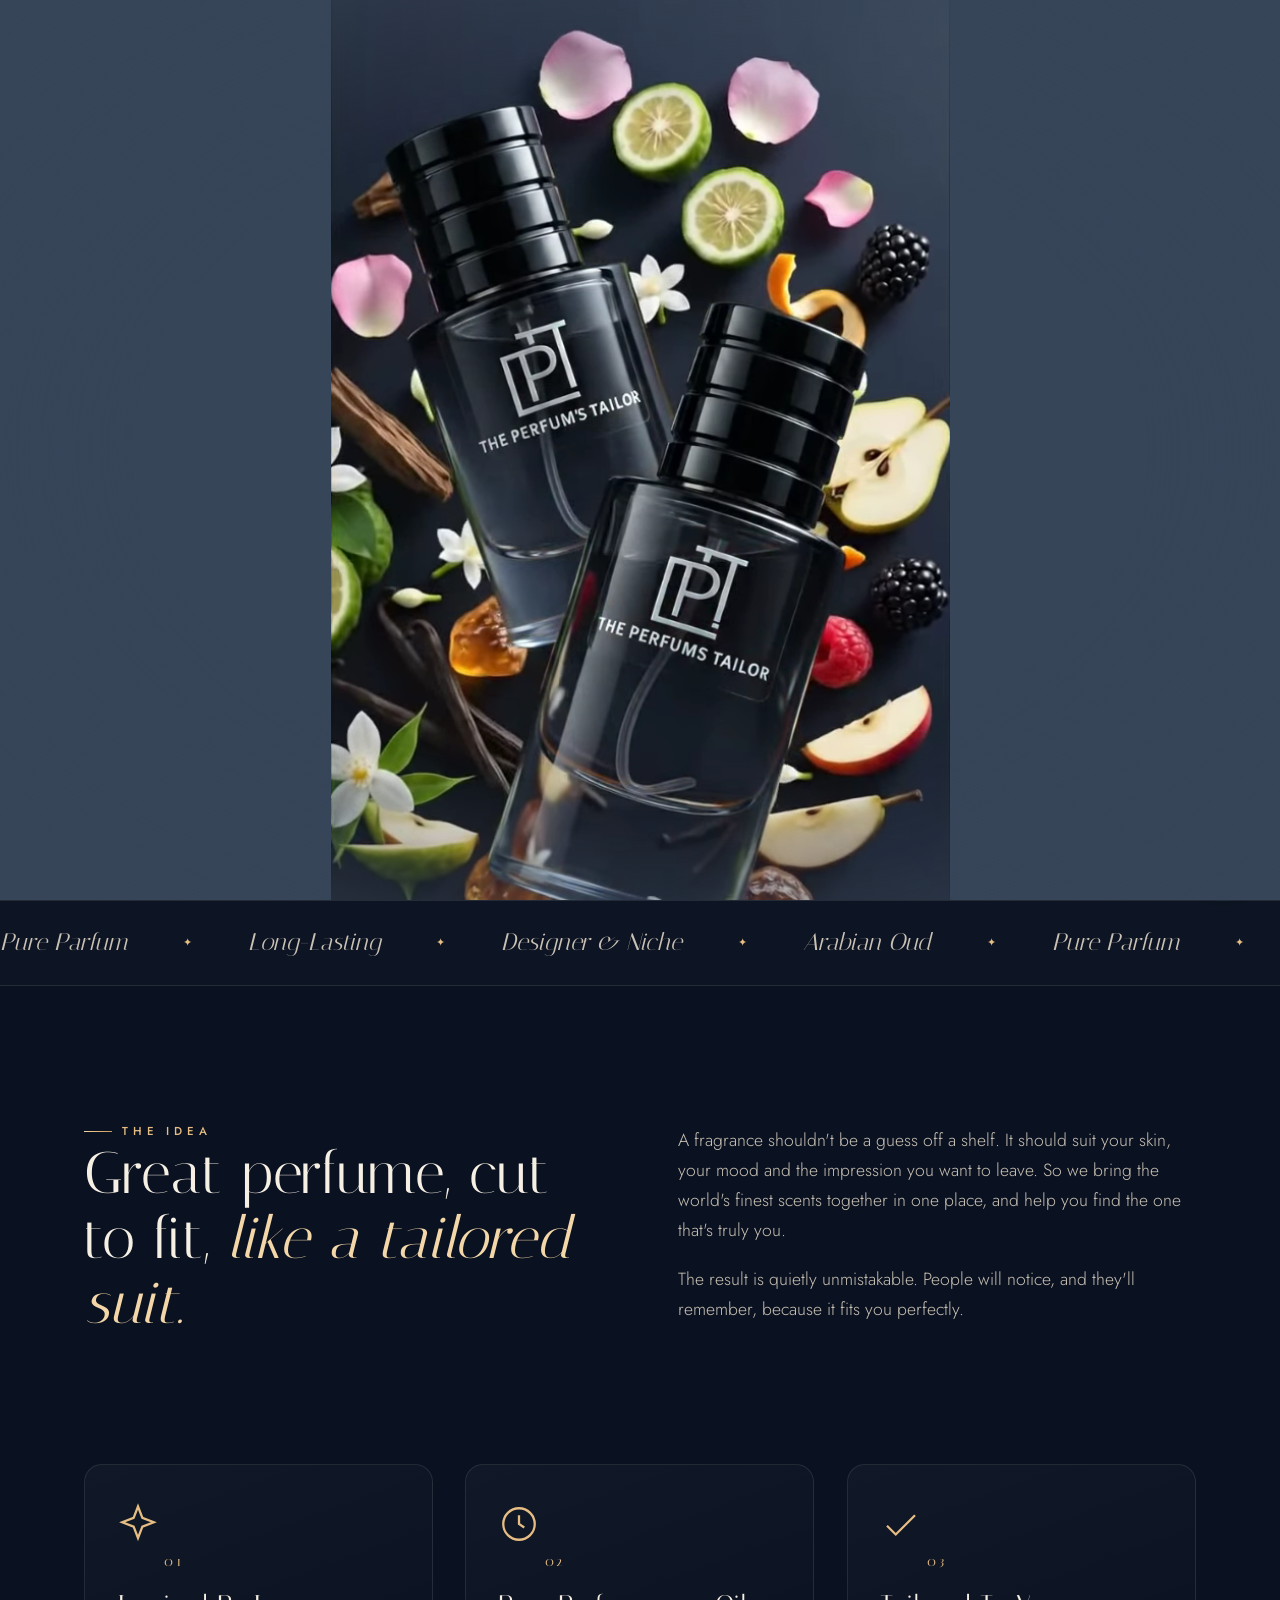
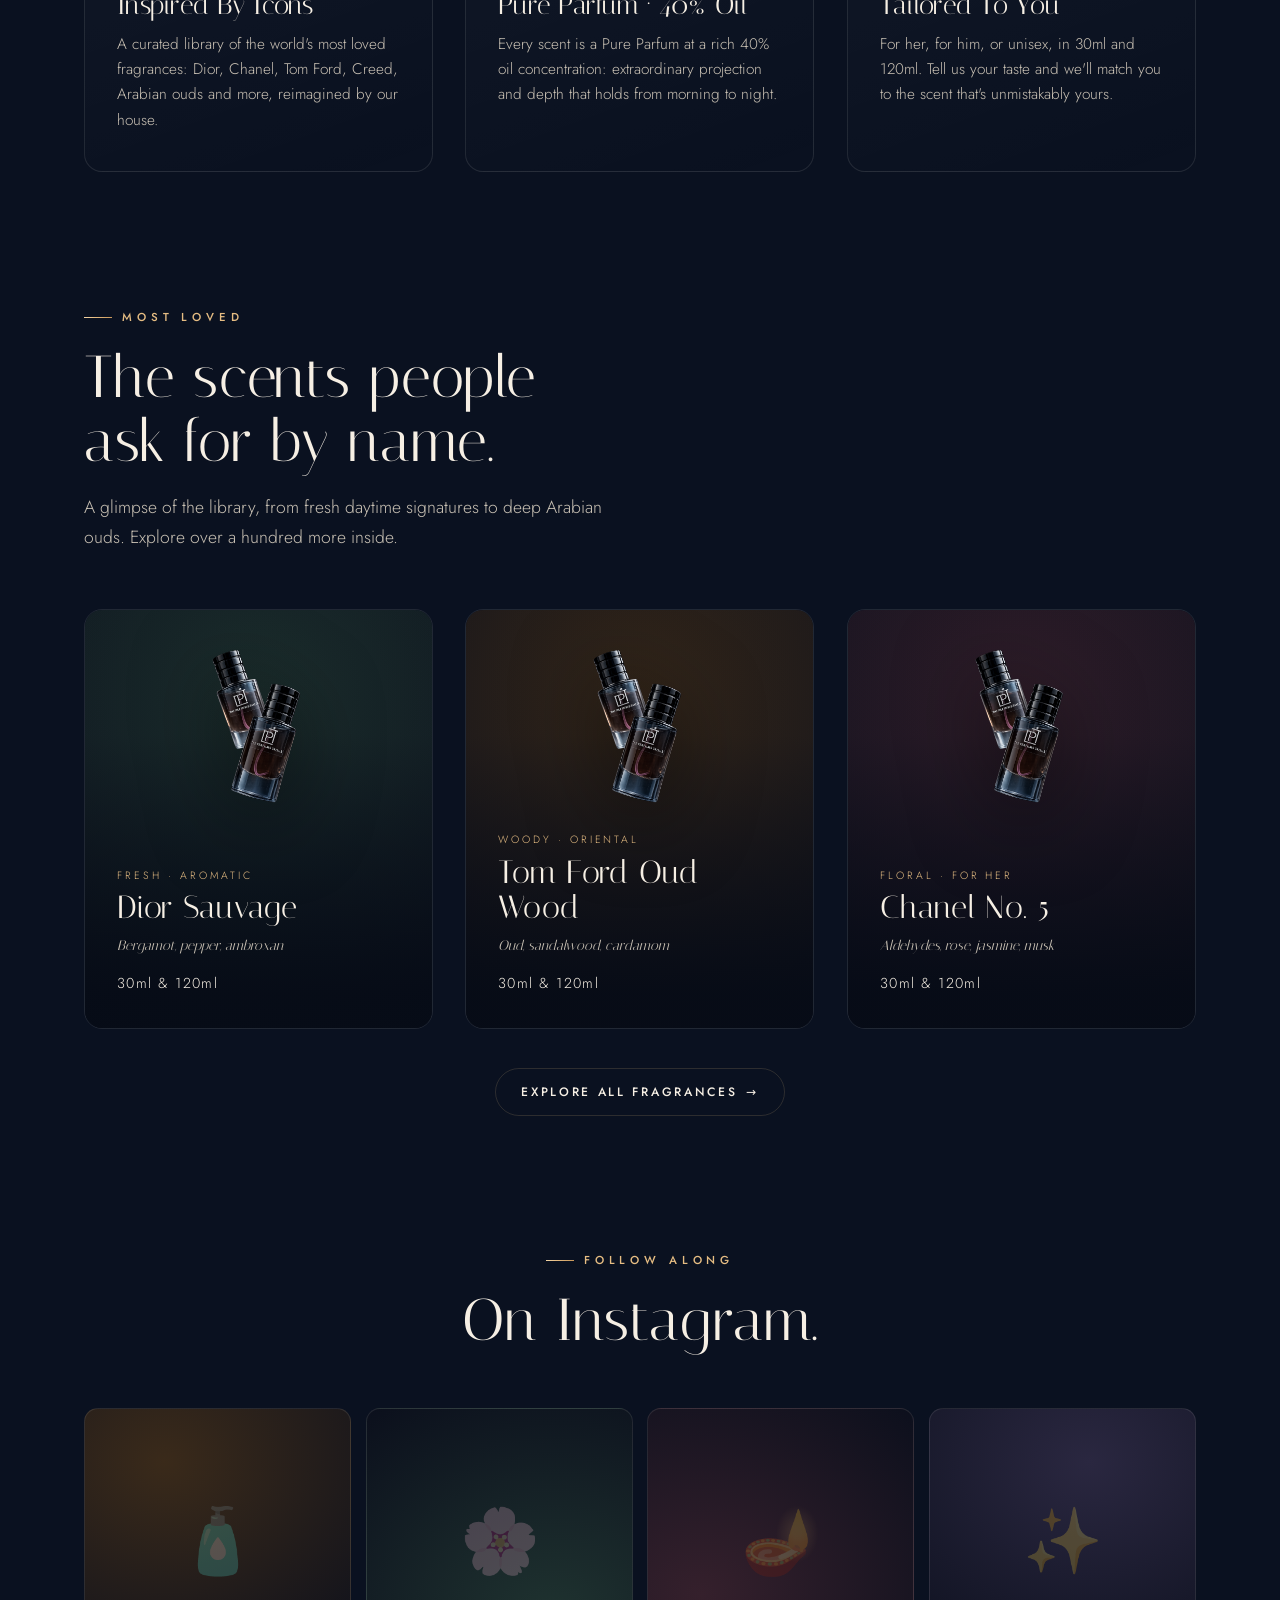
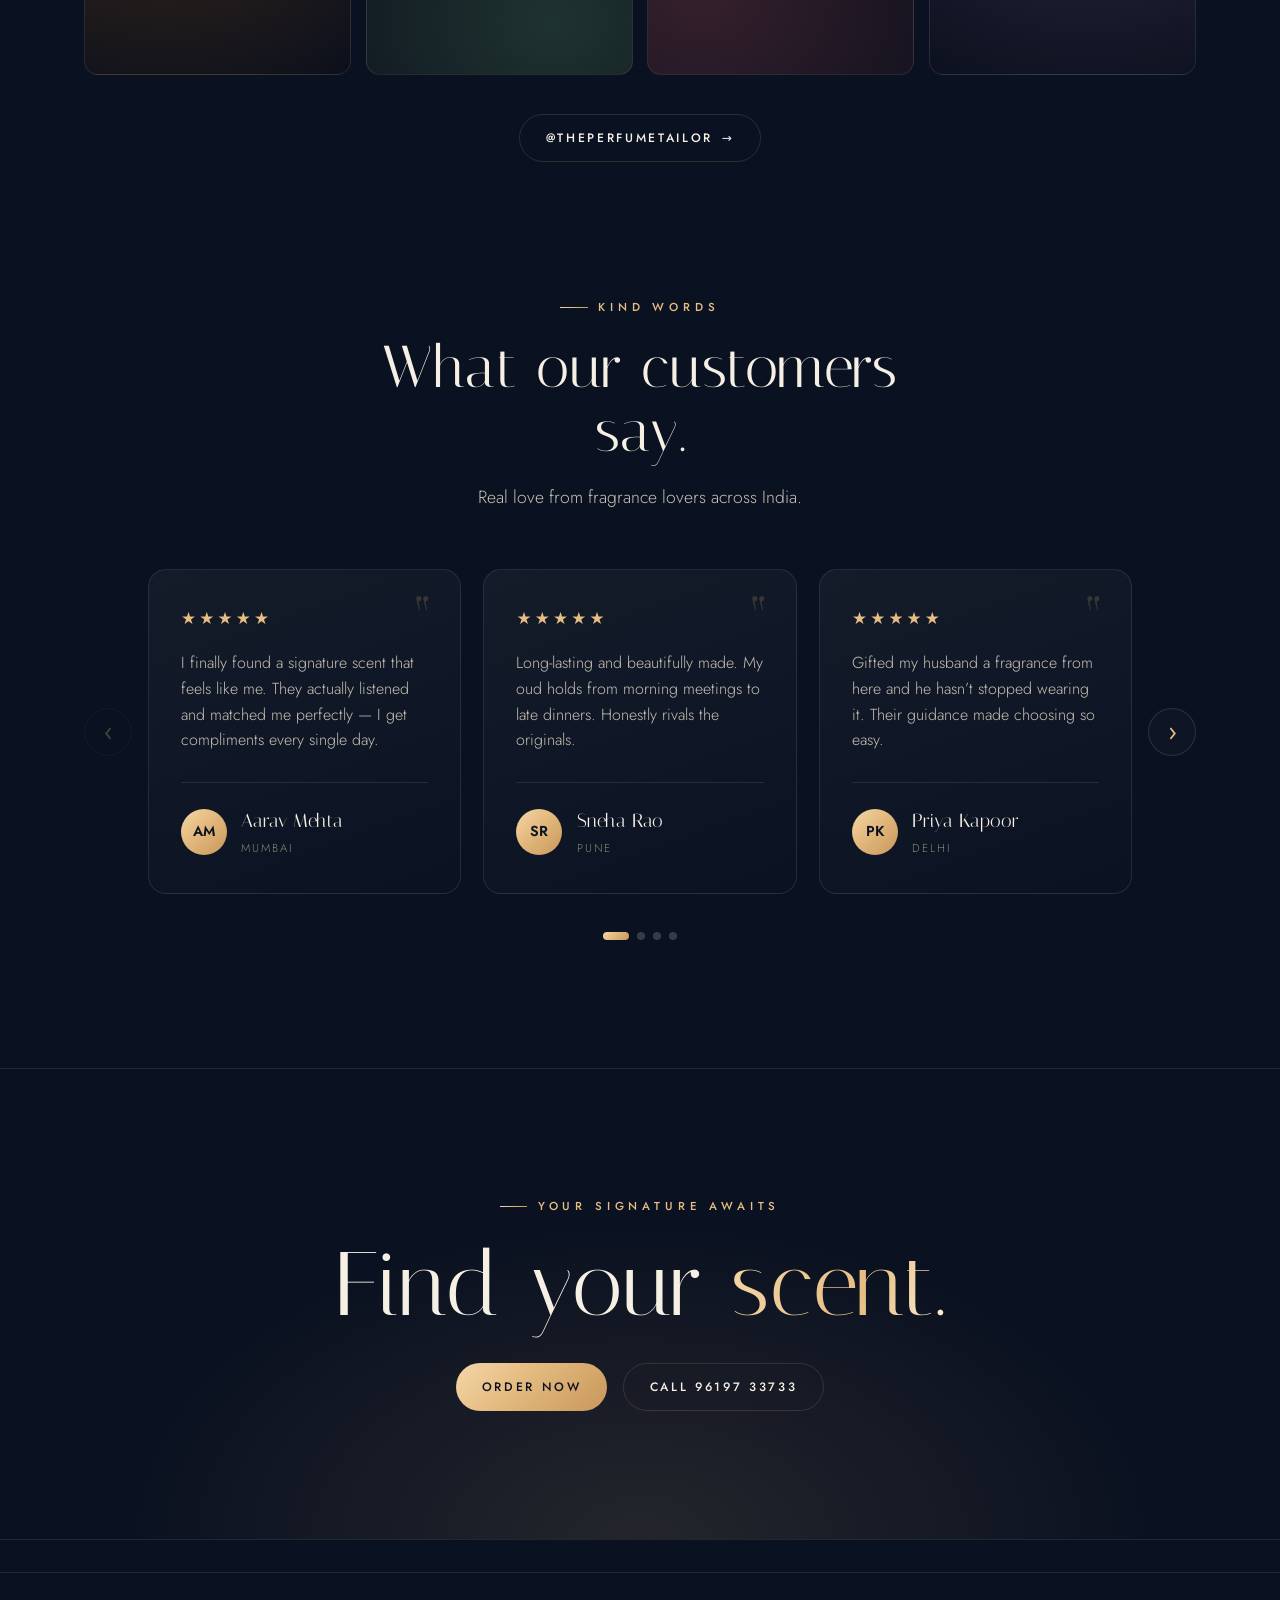
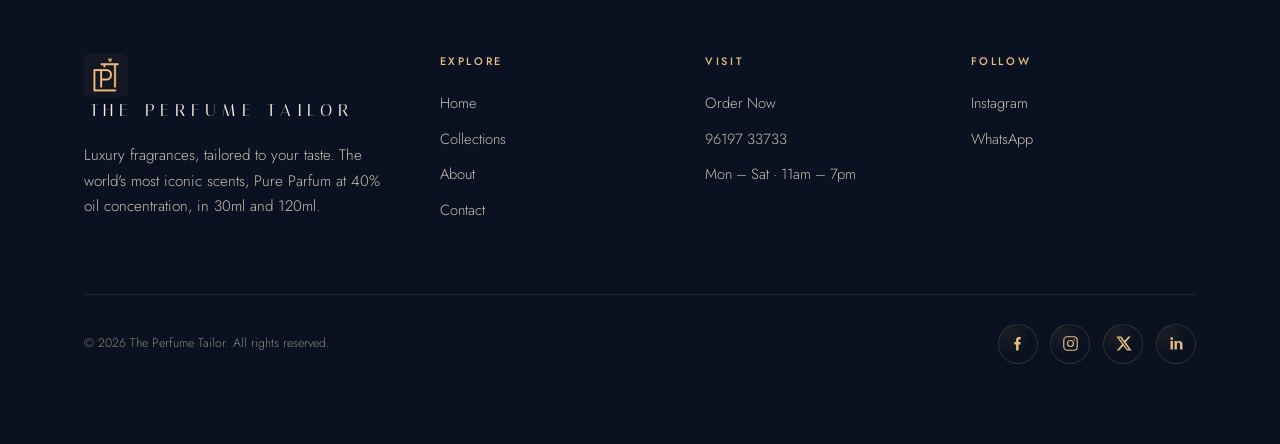
==== index.html @ 2116221e "Collections library: replace cliche emoji icons with elegant custom monoline SVGs matching site's ic" ====
﻿<!DOCTYPE html>
<html lang="en">
<head>
  <meta charset="UTF-8" />
  <meta name="viewport" content="width=device-width, initial-scale=1.0" />
  <title>The Perfume Tailor | Luxury Fragrances Tailored To Your Taste</title>
  <meta name="description" content="The Perfume Tailor brings you the world's most iconic fragrances, tailored to your taste in 30ml and 120ml." />
  <link rel="preconnect" href="https://fonts.googleapis.com" />
  <link rel="preconnect" href="https://fonts.gstatic.com" crossorigin />
  <link rel="stylesheet" href="assets/css/style.css?v=20260733" />
  <link rel="icon" href="favicon.ico" sizes="any" />
  <link rel="icon" type="image/png" sizes="32x32" href="assets/img/favicon-32x32.png" />
  <link rel="icon" type="image/png" sizes="16x16" href="assets/img/favicon-16x16.png" />
  <link rel="apple-touch-icon" sizes="180x180" href="assets/img/apple-touch-icon.png" />
  <link rel="manifest" href="site.webmanifest" />
</head>
<body>

  <!-- ============ INTRO VIDEO ============ -->
  <div id="site-intro" aria-hidden="true">
    <video id="intro-video" class="intro-video" autoplay muted playsinline preload="auto">
      <source src="assets/img/tpt-intro-final.webm?v=2" type="video/webm" />
      <source src="assets/img/tpt-intro-final.mp4?v=2"  type="video/mp4"  />
    </video>
  </div>

  <!-- ============ NAV ============ -->
  <nav class="nav">
    <a class="brand" href="index.html" aria-label="The Perfume Tailor home">
      <img src="assets/img/tpt-mark.png" alt="The Perfume Tailor logo" onerror="this.style.display='none'" />
      <span class="brand-name">The Perfume Tailor</span>
    </a>
    <div class="nav-links">
      <a href="index.html" class="active">Home</a>
      <a href="about.html">About</a>
      <a href="collections.html">Collections</a>
      <a href="contact.html">Contact</a>
      <a href="https://api.whatsapp.com/send/?phone=919619733733&text=Hi%20!%20I%27m%20looking%20to%20order%20a%20new%20perfume.&type=phone_number&app_absent=0" target="_blank" rel="noopener" class="nav-overlay-cta">Order Now</a>
    </div>
    <a href="https://api.whatsapp.com/send/?phone=919619733733&text=Hi%20!%20I%27m%20looking%20to%20order%20a%20new%20perfume.&type=phone_number&app_absent=0" target="_blank" rel="noopener" class="btn btn-gold nav-cta">Order Now</a>
    <button class="nav-toggle" aria-label="Menu"><span></span><span></span><span></span></button>
  </nav>

  <!-- ============ HERO ============ -->
  <header class="hero">
    <div class="hero-orb hero-orb-1"></div>
    <div class="hero-orb hero-orb-2"></div>
    <div class="hero-orb hero-orb-3"></div>
    <div class="hero-sparks" id="hero-sparks"></div>

    <!-- Full-bleed image layer (slightly blurred behind the copy) -->
    <div class="hero-visual" aria-hidden="true">
      <img src="assets/img/tpt-wide.png" class="hero-wide" alt="The Perfume Tailor signature fragrances" />
    </div>

    <!-- Copy + buttons: centered on the hero image -->
    <div class="hero-overlay">
      <div class="hero-overlay-copy">
        <span class="eyebrow" data-reveal>Luxury Perfumery</span>
        <h1 class="display" data-reveal data-delay="1">A fragrance <span class="gold-text">Tailored</span><br>to your taste.</h1>
        <p class="lead" data-reveal data-delay="2">The Perfume Tailor brings you the world's most iconic fragrances, reimagined by our house as <strong>Pure Parfum at 40% oil concentration</strong> for depth that lasts all day. Available in 30ml and 120ml.</p>
      </div>
      <div class="hero-cta-overlay" data-reveal data-delay="3">
        <a href="https://api.whatsapp.com/send/?phone=919619733733&text=Hi%20!%20I%27m%20looking%20to%20order%20a%20new%20perfume.&type=phone_number&app_absent=0" target="_blank" rel="noopener" class="btn btn-gold">Order fragrances <span class="arw">→</span></a>
        <a href="collections.html" class="btn btn-ghost">View collections</a>
      </div>
    </div>

    <!-- Scroll hint -->
    <!-- <div class="hero-scroll-hint" aria-hidden="true">↓</div> -->
  </header>

  <!-- ============ MARQUEE ============ -->
  <div class="marquee" aria-hidden="true">
    <div class="marquee-track">
      <span>Pure Parfum</span><span>Long-Lasting</span><span>Designer &amp; Niche</span><span>Arabian Oud</span>
      <span>Pure Parfum</span><span>Long-Lasting</span><span>Designer &amp; Niche</span><span>Arabian Oud</span>
      <span>Pure Parfum</span><span>Long-Lasting</span><span>Designer &amp; Niche</span><span>Arabian Oud</span>
    </div>
  </div>

  <main>
    <!-- ============ INTRO / PHILOSOPHY ============ -->
    <section class="section-pad">
      <div class="wrap split">
        <div>
          <span class="eyebrow" data-reveal>The Idea</span>
          <h2 data-reveal data-delay="1">Great perfume, cut to fit, <em>like a tailored suit.</em></h2>
        </div>
        <div>
          <p class="lead" data-reveal data-delay="2">A fragrance shouldn't be a guess off a shelf. It should suit your skin, your mood and the impression you want to leave. So we bring the world's finest scents together in one place, and help you find the one that's truly you.</p>
          <p class="lead" style="margin-top:1.2rem" data-reveal data-delay="3">The result is quietly unmistakable. People will notice, and they'll remember, because it fits you perfectly.</p>
        </div>
      </div>
    </section>

    <!-- ============ PILLARS ============ -->
    <section class="section-pad" style="padding-top:0">
      <div class="wrap">
        <div class="cards">
          <article class="card" data-reveal data-tilt>
            <svg class="ic" viewBox="0 0 24 24" fill="none" stroke="currentColor" stroke-width="1.3"><path d="M12 2l2.5 6.5L21 11l-6.5 2.5L12 20l-2.5-6.5L3 11l6.5-2.5z"/></svg>
            <span class="num">01</span>
            <h3>Inspired By Icons</h3>
            <p>A curated library of the world's most loved fragrances: Dior, Chanel, Tom Ford, Creed, Arabian ouds and more, reimagined by our house.</p>
          </article>
          <article class="card" data-reveal data-delay="1" data-tilt>
            <svg class="ic" viewBox="0 0 24 24" fill="none" stroke="currentColor" stroke-width="1.3"><circle cx="12" cy="12" r="9"/><path d="M12 7v5l3 2"/></svg>
            <span class="num">02</span>
            <h3>Pure Parfum · 40% Oil</h3>
            <p>Every scent is a Pure Parfum at a rich 40% oil concentration: extraordinary projection and depth that holds from morning to night.</p>
          </article>
          <article class="card" data-reveal data-delay="2" data-tilt>
            <svg class="ic" viewBox="0 0 24 24" fill="none" stroke="currentColor" stroke-width="1.3"><path d="M20 7L9 18l-5-5"/></svg>
            <span class="num">03</span>
            <h3>Tailored To You</h3>
            <p>For her, for him, or unisex, in 30ml and 120ml. Tell us your taste and we'll match you to the scent that's unmistakably yours.</p>
          </article>
        </div>
      </div>
    </section>

    <!-- ============ FEATURED SCENTS ============ -->
    <section class="section-pad" style="padding-top:0">
      <div class="wrap">
        <div class="section-head" data-reveal>
          <span class="eyebrow">Most Loved</span>
          <h2>The scents people ask for by name.</h2>
          <p class="lead">A glimpse of the library, from fresh daytime signatures to deep Arabian ouds. Explore over a hundred more inside.</p>
        </div>
        <div class="coll-grid">
          <article class="scent s2" data-reveal data-tilt>
            <div class="bottle"><img src="assets/img/tpt-bottle.png" alt="Perfume bottle" /></div>
            <span class="kind">Fresh · Aromatic</span>
            <h3>Dior Sauvage</h3>
            <p class="notes">Bergamot, pepper, ambroxan</p>
            <p class="price">30ml &amp; 120ml</p>
          </article>
          <article class="scent s1" data-reveal data-delay="1" data-tilt>
            <div class="bottle"><img src="assets/img/tpt-bottle.png" alt="Perfume bottle" /></div>
            <span class="kind">Woody · Oriental</span>
            <h3>Tom Ford Oud Wood</h3>
            <p class="notes">Oud, sandalwood, cardamom</p>
            <p class="price">30ml &amp; 120ml</p>
          </article>
          <article class="scent s3" data-reveal data-delay="2" data-tilt>
            <div class="bottle"><img src="assets/img/tpt-bottle.png" alt="Perfume bottle" /></div>
            <span class="kind">Floral · For Her</span>
            <h3>Chanel No. 5</h3>
            <p class="notes">Aldehydes, rose, jasmine, musk</p>
            <p class="price">30ml &amp; 120ml</p>
          </article>
        </div>
        <div style="margin-top:2.4rem;text-align:center" data-reveal>
          <a href="collections.html" class="btn btn-ghost">Explore all fragrances <span class="arw">→</span></a>
        </div>
      </div>
    </section>

    <!-- ============ INSTAGRAM ============ -->
    <section class="section-pad" style="padding-top:0">
      <div class="wrap">
        <div class="section-head" style="text-align:center;margin-inline:auto" data-reveal>
          <span class="eyebrow" style="justify-content:center;display:inline-flex">Follow Along</span>
          <h2>On Instagram.</h2>
        </div>
        <div class="insta-grid">
          <a href="https://www.instagram.com/theperfumetailor/" target="_blank" rel="noopener" class="insta-item" data-reveal style="background:radial-gradient(120% 100% at 30% 20%,#3a2a1a,#0b0f1c)">
            <span class="insta-overlay">📸</span>
            <span style="font-size:4rem;opacity:.22">🧴</span>
          </a>
          <a href="https://www.instagram.com/theperfumetailor/" target="_blank" rel="noopener" class="insta-item" data-reveal data-delay="1" style="background:radial-gradient(120% 100% at 70% 80%,#1f3330,#0b0f1c)">
            <span class="insta-overlay">📸</span>
            <span style="font-size:4rem;opacity:.22">🌸</span>
          </a>
          <a href="https://www.instagram.com/theperfumetailor/" target="_blank" rel="noopener" class="insta-item" data-reveal data-delay="2" style="background:radial-gradient(120% 100% at 20% 70%,#35202c,#0b0f1c)">
            <span class="insta-overlay">📸</span>
            <span style="font-size:4rem;opacity:.22">🪔</span>
          </a>
          <a href="https://www.instagram.com/theperfumetailor/" target="_blank" rel="noopener" class="insta-item" data-reveal data-delay="3" style="background:radial-gradient(120% 100% at 60% 20%,#2a2740,#0b0f1c)">
            <span class="insta-overlay">📸</span>
            <span style="font-size:4rem;opacity:.22">✨</span>
          </a>
        </div>
        <div style="margin-top:2.4rem;text-align:center" data-reveal>
          <a href="https://www.instagram.com/theperfumetailor/" target="_blank" rel="noopener" class="btn btn-ghost">@theperfumetailor <span class="arw">→</span></a>
        </div>
      </div>
    </section>

    <!-- ============ REVIEWS ============ -->
    <section class="section-pad reviews" style="padding-top:0">
      <div class="wrap">
        <div class="section-head" style="text-align:center;margin-inline:auto" data-reveal>
          <span class="eyebrow" style="justify-content:center;display:inline-flex">Kind Words</span>
          <h2>What our customers say.</h2>
          <p class="lead" style="margin-inline:auto">Real love from fragrance lovers across India.</p>
        </div>

        <div class="rev-slider" data-reveal>
          <button class="rev-nav rev-prev" aria-label="Previous reviews">&#8249;</button>
          <div class="rev-viewport">
            <div class="rev-track" id="rev-track"><!-- cards injected by reviews.js --></div>
          </div>
          <button class="rev-nav rev-next" aria-label="Next reviews">&#8250;</button>
        </div>
        <div class="rev-dots" id="rev-dots" aria-hidden="true"></div>
      </div>
    </section>

    <!-- ============ CTA ============ -->
    <section class="cta-band">
      <div class="wrap" style="position:relative;z-index:1">
        <span class="eyebrow" data-reveal style="justify-content:center;display:flex">Your signature awaits</span>
        <h2 class="display" data-reveal data-delay="1" style="margin:1.2rem 0 1.8rem">Find your <span class="gold-text">scent.</span></h2>
        <div style="display:flex;gap:1rem;justify-content:center;flex-wrap:wrap" data-reveal data-delay="2">
          <a href="https://api.whatsapp.com/send/?phone=919619733733&text=Hi%20!%20I%27m%20looking%20to%20order%20a%20new%20perfume.&type=phone_number&app_absent=0" target="_blank" rel="noopener" class="btn btn-gold">Order Now</a>
          <a href="tel:+919619733733" class="btn btn-ghost">Call 96197 33733</a>
        </div>
      </div>
    </section>
  </main>

  <!-- ============ FOOTER ============ -->
  <footer class="footer">
    <div class="wrap">
      <div class="footer-top">
        <div class="footer-col">
          <a class="brand" href="index.html">
            <img src="assets/img/tpt-mark.png" alt="The Perfume Tailor logo" onerror="this.style.display='none'" />
            <span class="brand-name">The Perfume Tailor</span>
          </a>
          <p class="about-blurb">Luxury fragrances, tailored to your taste. The world's most iconic scents, Pure Parfum at 40% oil concentration, in 30ml and 120ml.</p>
        </div>
        <div class="footer-col">
          <h4>Explore</h4>
          <a href="index.html">Home</a><a href="collections.html">Collections</a><a href="about.html">About</a><a href="contact.html">Contact</a>
        </div>
        <div class="footer-col">
          <h4>Visit</h4>
          <a href="https://api.whatsapp.com/send/?phone=919619733733&text=Hi%20!%20I%27m%20looking%20to%20order%20a%20new%20perfume.&type=phone_number&app_absent=0" target="_blank" rel="noopener">Order Now</a><a href="tel:+919619733733">96197 33733</a><p>Mon – Sat · 11am – 7pm</p>
        </div>
        <div class="footer-col">
          <h4>Follow</h4>
          <a href="https://www.instagram.com/theperfumetailor/" target="_blank" rel="noopener">Instagram</a>
          <a href="https://api.whatsapp.com/send/?phone=919619733733&text=Hi!%20I'd%20love%20to%20find%20my%20perfect%20perfume.%20Could%20you%20help%20me%20choose%20the%20right%20fragrance%3F%20%F0%9F%8C%B8&type=phone_number&app_absent=0" target="_blank" rel="noopener">WhatsApp</a>
        </div>
      </div>
      <div class="footer-bottom">
        <span>© <span data-year></span> The Perfume Tailor. All rights reserved.</span>
        <div class="socials">
          <a class="social-ic" href="https://www.facebook.com/theperfumetailor" target="_blank" rel="noopener" aria-label="Facebook">
            <svg viewBox="0 0 24 24" fill="currentColor"><path d="M13.5 22v-8.5H16l.5-3.5h-3V7.7c0-1 .3-1.7 1.7-1.7H16.6V2.8C16.3 2.8 15.3 2.7 14.1 2.7c-2.5 0-4.1 1.5-4.1 4.3V10H7.5v3.5H10V22h3.5Z"/></svg>
          </a>
          <a class="social-ic" href="https://www.instagram.com/theperfumetailor/" target="_blank" rel="noopener" aria-label="Instagram">
            <svg viewBox="0 0 24 24" fill="none" stroke="currentColor" stroke-width="1.6"><rect x="2.5" y="2.5" width="19" height="19" rx="5"/><circle cx="12" cy="12" r="4.2"/><circle cx="17.4" cy="6.6" r="1.1" fill="currentColor" stroke="none"/></svg>
          </a>
          <a class="social-ic" href="https://x.com/theperfumetailor" target="_blank" rel="noopener" aria-label="X (Twitter)">
            <svg viewBox="0 0 24 24" fill="currentColor"><path d="M18.9 2h3.3l-7.2 8.2L23.5 22h-6.6l-5.2-6.8L5.7 22H2.4l7.7-8.8L2 2h6.8l4.7 6.2L18.9 2Zm-1.2 18h1.8L7.4 3.9H5.5L17.7 20Z"/></svg>
          </a>
          <a class="social-ic" href="https://www.linkedin.com/company/theperfumetailor" target="_blank" rel="noopener" aria-label="LinkedIn">
            <svg viewBox="0 0 24 24" fill="currentColor"><path d="M6.94 8.5H3.56V20.4h3.38V8.5ZM5.25 3.1a1.96 1.96 0 1 0 0 3.92 1.96 1.96 0 0 0 0-3.92ZM20.4 20.4h-3.37v-6.24c0-1.49-.03-3.4-2.07-3.4-2.08 0-2.4 1.62-2.4 3.3v6.34H9.2V8.5h3.24v1.63h.05c.45-.86 1.56-1.77 3.21-1.77 3.44 0 4.7 2.27 4.7 5.62v6.42Z"/></svg>
          </a>
        </div>
      </div>
    </div>
  </footer>

  <script>
  (function(){
    const container = document.getElementById('hero-sparks');
    if (!container) return;
    for (let i = 0; i < 26; i++) {
      const s = document.createElement('span');
      s.className = 'spark';
      const size = Math.random() * 3.5 + 1.5;
      s.style.cssText = [
        'width:' + size + 'px',
        'height:' + size + 'px',
        'left:' + (Math.random() * 100) + '%',
        'top:' + (25 + Math.random() * 65) + '%',
        'animation-duration:' + (3.5 + Math.random() * 6) + 's',
        'animation-delay:' + (Math.random() * 9) + 's'
      ].join(';');
      container.appendChild(s);
    }
  })();
  </script>
  <script src="assets/js/reviews.js"></script>
  <script src="assets/js/main.js?v=20260733"></script>
  <script src="assets/js/wa-float.js"></script>
  <script>
  /* ---- Intro video: only on fresh load, skip on internal nav / back ---- */
  (function () {
    var intro = document.getElementById('site-intro');
    var video = document.getElementById('intro-video');
    if (!intro) return;

    var navType = (performance.getEntriesByType('navigation')[0] || {}).type;
    // Skip intro only on browser back/forward, or internal-link navigations
    // (internal nav sets the flag; reload always replays the intro)
    var fromInternal = navType !== 'reload' && sessionStorage.getItem('tpt-visited');
    if (navType === 'back_forward' || fromInternal) {
      intro.remove();
      return;
    }
    sessionStorage.setItem('tpt-visited', '1');
    document.body.style.overflow = 'hidden';

    function dismiss() {
      intro.classList.add('intro-exit');
      setTimeout(function () {
        intro.remove();
        document.body.style.overflow = '';
      }, 700);
    }

    if (video) {
      // Dismiss when video finishes
      video.addEventListener('ended', dismiss);
      // Hard fallback: if video fails or stalls, dismiss after 12s
      var fallback = setTimeout(dismiss, 12000);
      video.addEventListener('ended', function () { clearTimeout(fallback); });
      // If autoplay is blocked, shorten the fallback to 3s and let it ride
      video.play().catch(function () { clearTimeout(fallback); setTimeout(dismiss, 3000); });
    } else {
      setTimeout(dismiss, 2200);
    }
  })();

  </script>
</body>
</html>
---- assets/css/style.css ----
/* ==========================================================================
   THE PERFUME TAILOR — Luxury bespoke perfumery
   Design system: deep midnight navy + champagne gold, editorial serif
   ========================================================================== */

/* ---- Fonts ----
   Italiana: the thin, elongated Didot-style display face used across luxury
   fashion/perfume branding (Chanel, Dior, YSL). Paired with Jost, a clean
   geometric sans, for body copy. ---- */
@import url('https://fonts.googleapis.com/css2?family=Italiana&family=Jost:wght@300;400;500;600&display=swap');

/* ---- Tokens ---- */
:root {
  --ink:        #0a1120;
  --ink-2:      #0e1a2f;
  --ink-3:      #13233d;
  --line:       rgba(228, 189, 131, 0.16);
  --line-soft:  rgba(246, 239, 228, 0.10);

  --gold:       #e6bd83;
  --gold-lite:  #f4d7a8;
  --gold-deep:  #c8975a;
  --cream:      #f6efe4;
  --cream-dim:  #c9c1b4;
  --muted:      #8a8577;

  --grad-gold:  linear-gradient(135deg, #f4d7a8 0%, #e6bd83 38%, #c8975a 100%);
  --grad-ink:   radial-gradient(120% 120% at 50% 0%, #16274470 0%, transparent 60%);

  --font-display: 'Italiana', Georgia, serif;
  --font-body:    'Jost', system-ui, sans-serif;

  --maxw: 1240px;
  --pad: clamp(1.25rem, 5vw, 4.5rem);
  --ease: cubic-bezier(0.22, 1, 0.36, 1);
}

/* ---- Reset ---- */
*, *::before, *::after { box-sizing: border-box; margin: 0; padding: 0; }
html { scroll-behavior: smooth; -webkit-text-size-adjust: 100%; overflow-x: clip; }
body {
  font-family: var(--font-body);
  font-weight: 300;
  color: var(--cream);
  background: var(--ink);
  line-height: 1.65;
  overflow-x: hidden;
  -webkit-font-smoothing: antialiased;
}
img { max-width: 100%; display: block; }
a { color: inherit; text-decoration: none; }
button { font-family: inherit; cursor: pointer; border: none; background: none; color: inherit; }
::selection { background: var(--gold); color: var(--ink); }

/* Ambient grain + glow layer */
body::before {
  content: "";
  position: fixed; inset: 0;
  background:
    radial-gradient(60% 50% at 80% -5%, rgba(230,189,131,0.10), transparent 60%),
    radial-gradient(50% 40% at 10% 105%, rgba(200,151,90,0.08), transparent 60%);
  pointer-events: none; z-index: 0;
}
body::after {
  content: "";
  position: fixed; inset: 0; z-index: 0; opacity: 0.035; pointer-events: none;
  background-image: url("data:image/svg+xml,%3Csvg xmlns='http://www.w3.org/2000/svg' width='140' height='140'%3E%3Cfilter id='n'%3E%3CfeTurbulence type='fractalNoise' baseFrequency='0.85' numOctaves='3'/%3E%3C/filter%3E%3Crect width='100%25' height='100%25' filter='url(%23n)'/%3E%3C/svg%3E");
}

/* ---- Layout helpers ---- */
.wrap { max-width: var(--maxw); margin: 0 auto; padding-inline: var(--pad); position: relative; z-index: 1; }
main { position: relative; z-index: 1; }
section { position: relative; }
.eyebrow {
  font-size: 0.72rem; letter-spacing: 0.42em; text-transform: uppercase;
  color: var(--gold); font-weight: 500;
  display: inline-flex; align-items: center; gap: 0.9em;
}
.eyebrow::before { content: ""; width: 2.4em; height: 1px; background: var(--grad-gold); }
h1, h2, h3 { font-family: var(--font-display); font-weight: 400; line-height: 1.1; letter-spacing: 0.01em; }
.display { font-size: clamp(2.4rem, 7vw, 6.2rem); }
h2 { font-size: clamp(1.75rem, 4.6vw, 3.8rem); }
.lead { font-size: clamp(0.98rem, 2vw, 1.18rem); color: var(--cream-dim); max-width: 52ch; font-weight: 300; line-height: 1.7; }
.gold-text {
  color: transparent;
  background: linear-gradient(110deg, #f4d7a8 0%, #e6bd83 30%, #fff2d9 50%, #e6bd83 70%, #c8975a 100%);
  background-size: 220% 100%;
  -webkit-background-clip: text; background-clip: text;
  animation: goldShimmer 7s ease-in-out infinite;
}
@keyframes goldShimmer {
  0%, 100% { background-position: 0% 50%; }
  50%       { background-position: 100% 50%; }
}
em { font-style: italic; color: var(--gold-lite); }
strong { font-weight: 500; color: var(--gold-lite); }

/* ---- Buttons ---- */
.btn {
  display: inline-flex; align-items: center; gap: 0.7em;
  padding: 1.05em 2.1em; font-size: 0.76rem; letter-spacing: 0.22em;
  text-transform: uppercase; font-weight: 500; border-radius: 100px;
  position: relative; overflow: hidden; transition: color .5s var(--ease), transform .4s var(--ease);
}
.btn-gold { background: var(--grad-gold); color: var(--ink); }
.btn-gold::after {
  content: ""; position: absolute; inset: 0; background: var(--cream);
  transform: translateY(101%); transition: transform .5s var(--ease); z-index: -1;
}
.btn-gold:hover { transform: translateY(-3px); }
.btn-gold:hover::after { transform: translateY(0); }
.btn-ghost { border: 1px solid var(--line); color: var(--cream); }
.btn-ghost:hover { border-color: var(--gold); color: var(--gold); transform: translateY(-3px); }
.btn .arw { transition: transform .4s var(--ease); }
.btn:hover .arw { transform: translateX(4px); }

/* ==========================================================================
   NAV
   ========================================================================== */
.nav {
  position: fixed; top: 0; left: 0; right: 0; z-index: 100;
  display: flex; align-items: center; justify-content: space-between;
  padding: 1.4rem var(--pad);
  background: transparent;
  border-bottom: 1px solid transparent;
  transition: padding .4s var(--ease), background .4s var(--ease), backdrop-filter .4s, border-color .4s;
  box-sizing: border-box;
}
.nav.scrolled {
  padding-block: 0.85rem;
  background: rgba(10, 17, 32, 0.72);
  backdrop-filter: blur(18px);
  -webkit-backdrop-filter: blur(18px);
  border-bottom: 1px solid var(--line-soft);
}
/* Truncation only applies inside the nav bar, where space is tight —
   the footer brand mark must always show the full wordmark. */
.nav .brand { flex-shrink: 1; min-width: 0; overflow: hidden; }
.nav .brand-name { white-space: nowrap; overflow: hidden; text-overflow: ellipsis; }
.nav-toggle { flex-shrink: 0; margin-left: 0.75rem; }
.brand { display: flex; align-items: center; gap: 0.75rem; }
.brand svg { width: 40px; height: 40px; }
.brand img { width: 44px; height: 44px; object-fit: contain; border-radius: 6px; }
.brand-name {
  font-family: var(--font-display); font-size: 1.05rem; letter-spacing: 0.34em;
  text-transform: uppercase; color: var(--cream); padding-left: 0.34em;
}
.nav-links { display: flex; gap: 2.4rem; align-items: center; }
.nav-links a {
  font-size: 0.74rem; letter-spacing: 0.16em; text-transform: uppercase; font-weight: 400;
  color: var(--cream-dim); position: relative; padding: 0.4em 0; transition: color .3s;
}
.nav-links a::after {
  content: ""; position: absolute; left: 0; bottom: 0; width: 0; height: 1px;
  background: var(--grad-gold); transition: width .4s var(--ease);
}
.nav-links a:hover, .nav-links a.active { color: var(--gold); }
.nav-links a:hover::after, .nav-links a.active::after { width: 100%; }
.nav-cta { display: inline-flex; }
/* The overlay "Order Now" pill is only for the mobile slide-in menu — the
   .nav-cta gold button already covers desktop, so hide this by default. */
.nav-overlay-cta { display: none; }
.nav-toggle {
  display: none; flex-direction: column; justify-content: center; gap: 5px;
  width: 36px; height: 36px; padding: 6px; flex-shrink: 0;
  cursor: pointer; background: none; border: none;
}
.nav-toggle span {
  display: block; width: 100%; height: 2px;
  background: var(--cream); border-radius: 2px;
  transition: transform .35s var(--ease), opacity .25s ease;
}

/* ---- Mobile nav overlay (≤ 900px) ---- */
@media (max-width: 900px) {
  .nav { padding-inline: clamp(1rem, 4vw, 1.4rem); gap: 0.5rem; }
  .nav-cta { display: none; }
  .nav-toggle { display: flex; z-index: 1001; position: relative; }

  .nav-links {
    /* NOTE: .nav has backdrop-filter, which makes it the containing block for
       this fixed element — so `bottom:0` would only reach the 63px nav bar.
       Use viewport units (vw/vh/dvh) to fill the real screen instead. */
    position: fixed; top: 0; left: 0;
    width: 100vw;
    height: 100vh;   /* fallback */
    height: 100dvh;  /* escapes the nav's containing-block trap, fills screen */
    background: #0a1120;   /* fully opaque — nothing bleeds through */
    flex-direction: column; justify-content: center; align-items: center;
    gap: 0;
    overflow-y: auto;
    transform: translateX(100%);
    transition: transform .45s cubic-bezier(0.77, 0, 0.18, 1);
    z-index: 1000; pointer-events: none; visibility: hidden;
  }
  /* subtle brand ambience layer that never affects opacity of the base */
  .nav-links::before {
    content: ""; position: absolute; inset: 0; z-index: -1; pointer-events: none;
    background:
      radial-gradient(60% 40% at 80% 8%, rgba(230,189,131,0.10), transparent 60%),
      radial-gradient(50% 40% at 15% 95%, rgba(200,151,90,0.08), transparent 60%);
  }

  /* Individual links */
  .nav-links a {
    font-size: 1.3rem; letter-spacing: 0.22em; padding: 1.1rem 2rem;
    width: 100%; text-align: center; border-bottom: 1px solid rgba(230,189,131,0.08);
    color: var(--cream-dim);
  }
  .nav-links a:first-child { border-top: 1px solid rgba(230,189,131,0.08); }
  .nav-links a:hover, .nav-links a.active { color: var(--gold); background: rgba(230,189,131,0.04); }

  /* CTA inside the overlay — this is the only place it should show */
  .nav-links .nav-overlay-cta {
    display: inline-flex; align-items: center; justify-content: center;
    margin-top: 2.2rem; padding: 1em 2.4em;
    font-size: 0.76rem; letter-spacing: 0.22em;
    border-radius: 100px; text-align: center;
    background: var(--grad-gold); color: var(--ink); font-weight: 500;
    border-bottom: none; width: auto;
  }
  .nav-links .nav-overlay-cta:hover { background: var(--cream); border-bottom: none; }

  /* Open state */
  body.menu-open .nav-links {
    transform: translateX(0); pointer-events: auto; visibility: visible;
  }

  /* Hamburger → X */
  body.menu-open .nav-toggle span:nth-child(1) { transform: translateY(7px) rotate(45deg); }
  body.menu-open .nav-toggle span:nth-child(2) { opacity: 0; transform: scaleX(0); }
  body.menu-open .nav-toggle span:nth-child(3) { transform: translateY(-7px) rotate(-45deg); }

  /* Brand name */
  .brand-name { font-size: 0.85rem; letter-spacing: 0.18em; }
  .brand img  { width: 36px; height: 36px; }
}

@media (max-width: 480px) {
  .brand-name { font-size: 0.76rem; letter-spacing: 0.12em; }
}
@media (max-width: 360px) {
  .brand-name { font-size: 0.68rem; letter-spacing: 0.08em; }
  .brand img  { width: 30px; height: 30px; }
}

/* ==========================================================================
   HERO  — desktop: full-bleed image, buttons centred on image, copy below
          — mobile: same full-screen layout as before
   ========================================================================== */

/* ---- Full-screen container ---- */
.hero {
  position: relative;
  height: 100svh; min-height: 600px;
  overflow: hidden;
  display: flex; align-items: flex-end; justify-content: center;
  background: #0a1120;
}

/* ---- Full-bleed image layer ---- */
.hero-visual {
  position: absolute; inset: 0;
  z-index: 1;
}
.hero-visual-tilt {
  position: absolute; inset: 0;
  display: flex; align-items: center; justify-content: center;
}
.hero-wide {
  position: absolute;
  inset: 0; width: 100%; height: 100%;
  object-fit: cover; object-position: center center;
  transform: scale(1.06);      /* avoid soft edges from the blur showing */
  filter: blur(5px);
  animation: heroEnterWide 1.4s var(--ease) both;
}

@keyframes heroEnterWide {
  0%   { opacity: 0; transform: scale(1.1); filter: blur(16px); }
  100% { opacity: 1; transform: scale(1.06); filter: blur(5px); }
}

/* Dark wash over the blurred image so the copy stays readable */
.hero::before {
  content: "";
  position: absolute; inset: 0; z-index: 2; pointer-events: none;
  background: linear-gradient(
    to bottom,
    rgba(10,17,32,0.55) 0%,
    rgba(10,17,32,0.4) 40%,
    rgba(10,17,32,0.6) 100%
  );
}

/* ---- Copy + buttons: centred on the hero image ---- */
.hero-overlay {
  position: absolute; z-index: 3; inset: 0;
  display: flex; flex-direction: column; align-items: center; justify-content: center;
  gap: clamp(1.8rem, 4vw, 2.6rem);
  text-align: center;
  padding-inline: var(--pad);
}
.hero-overlay-copy { max-width: 46rem; }
.hero-overlay-copy .eyebrow { justify-content: center; }
.hero-overlay-copy .display {
  font-size: clamp(2.2rem, 5.5vw, 4.6rem);
  line-height: 1.06; margin: 1.1rem auto 1.3rem; max-width: 20ch;
}
.hero-overlay-copy .lead { max-width: 52ch; margin-inline: auto; }

.hero-cta-overlay {
  display: flex; gap: 1rem; flex-wrap: wrap; justify-content: center;
}
/* "View collections" on hero gets gold treatment */
.hero-cta-overlay .btn-ghost {
  color: var(--gold);
  border-color: var(--gold);
}
.hero-cta-overlay .btn-ghost:hover {
  background: rgba(230,189,131,0.12);
  color: var(--gold-lite);
  border-color: var(--gold-lite);
  transform: translateY(-3px);
}

/* ---- Scroll hint ---- */
.hero-scroll-hint {
  position: absolute; z-index: 3;
  bottom: 2rem; left: 50%; transform: translateX(-50%);
  color: rgba(246,239,228,0.65); font-size: 1.3rem;
  animation: bounceDown 1.8s ease-in-out infinite;
  pointer-events: none;
}
@keyframes bounceDown {
  0%,100% { transform: translateX(-50%) translateY(0); opacity: 0.55; }
  50%      { transform: translateX(-50%) translateY(9px); opacity: 1; }
}

/* ---- Hero background orbs ---- */
.hero-orb { position: absolute; border-radius: 50%; pointer-events: none; z-index: 0; }
.hero-orb-1 {
  width: 600px; height: 600px; right: 5%; top: -15%;
  background: radial-gradient(circle, rgba(230,189,131,0.30) 0%, rgba(230,189,131,0.08) 45%, transparent 70%);
  filter: blur(60px); animation: orbDrift1 12s ease-in-out infinite;
}
.hero-orb-2 {
  width: 420px; height: 420px; right: 35%; bottom: -10%;
  background: radial-gradient(circle, rgba(200,151,90,0.25) 0%, rgba(200,151,90,0.06) 50%, transparent 70%);
  filter: blur(55px); animation: orbDrift2 16s ease-in-out infinite;
}
.hero-orb-3 {
  width: 300px; height: 300px; left: 2%; top: 25%;
  background: radial-gradient(circle, rgba(230,189,131,0.18) 0%, transparent 65%);
  filter: blur(45px); animation: orbDrift3 20s ease-in-out infinite;
}
@keyframes orbDrift1 {
  0%,100% { transform: translate(0,0) scale(1); }
  33%      { transform: translate(-40px,50px) scale(1.1); }
  66%      { transform: translate(25px,-30px) scale(0.92); }
}
@keyframes orbDrift2 {
  0%,100% { transform: translate(0,0) scale(1); }
  40%      { transform: translate(50px,-40px) scale(1.14); }
  70%      { transform: translate(-25px,25px) scale(0.90); }
}
@keyframes orbDrift3 {
  0%,100% { transform: translate(0,0); }
  50%      { transform: translate(30px,-45px); }
}

/* ---- Floating sparkles ---- */
.hero-sparks { position: absolute; inset: 0; pointer-events: none; z-index: 0; overflow: hidden; }
.spark {
  position: absolute; border-radius: 50%;
  background: var(--gold); opacity: 0;
  animation: sparkFloat linear infinite;
}
@keyframes sparkFloat {
  0%   { opacity: 0; transform: translateY(0) scale(0.4); }
  20%  { opacity: 0.8; }
  80%  { opacity: 0.45; }
  100% { opacity: 0; transform: translateY(-140px) scale(1.3); }
}

/* ---- Mobile (≤ 768px): tighten the overlay copy + buttons ---- */
@media (max-width: 768px) {
  .hero-overlay { gap: 1.4rem; }
  .hero-overlay-copy .eyebrow { margin-bottom: 0.4rem; }
  .hero-overlay-copy .display { font-size: clamp(1.8rem, 8vw, 2.6rem); }
  .hero-overlay-copy .lead { font-size: 0.95rem; }
  .hero-cta-overlay {
    gap: 0.6rem;
  }
  .hero-cta-overlay .btn {
    font-size: 0.68rem;
    padding: 0.8em 1.6em;
    letter-spacing: 0.18em;
  }
}

/* ============================================================
   INTRO VIDEO
   ============================================================ */
#site-intro {
  position: fixed; top: 0; left: 0; right: 0; bottom: 0; z-index: 9999;
  width: 100vw;
  height: 100vh;      /* fallback */
  height: 100dvh;     /* fills to true bottom on mobile — no gap */
  background: #374559;
  overflow: hidden;
  pointer-events: all;
  opacity: 1;
  transition: opacity 0.7s ease;
}
#site-intro.intro-exit { opacity: 0; pointer-events: none; }
.intro-video {
  position: absolute;
  top: 0; left: 0;
  width: 100%; height: 100%;
  z-index: 1;
  /* Big / landscape screens: show the WHOLE portrait video centred, with the
     brand navy filling the sides (letterbox) — no cropping, no zoom. */
  object-fit: contain;
  object-position: center center;
  display: block;
  background: #374559;
}
/* Soft vignette that blends the video edges into the background color
   instead of a hard seam at the letterbox border. */
#site-intro::after {
  content: "";
  position: absolute; inset: 0; z-index: 2; pointer-events: none;
  background: radial-gradient(ellipse 72% 68% at center, transparent 55%, #374559 100%);
}

/* Phones & sub-tablet (portrait): fill the screen edge-to-edge, no bars */
@media (max-width: 1024px) {
  #site-intro {
    width: 100vw;
    height: 100vh;   /* fallback */
    height: 100svh;  /* small viewport unit — safe when mobile UI is showing */
    height: 100dvh;  /* dynamic — fills to the true bottom, no gap */
  }
  .intro-video {
    width: 100%; height: 100%;
    min-width: 100%; min-height: 100%;
    object-fit: cover;           /* fill the phone screen completely */
    object-position: center center;
  }
  /* Video already fills edge-to-edge here, so keep the vignette gentle */
  #site-intro::after {
    background: radial-gradient(ellipse 90% 85% at center, transparent 70%, rgba(55,69,89,0.9) 100%);
  }
}

/* Nav always visible — no scroll-reveal hiding */

/* ==========================================================================
   MARQUEE
   ========================================================================== */
.marquee { border-block: 1px solid var(--line-soft); overflow: hidden; padding: 1.4rem 0; background: rgba(255,255,255,0.012); }
.marquee-track { display: flex; gap: 3.5rem; width: max-content; animation: slide 32s linear infinite; }
.marquee:hover .marquee-track { animation-play-state: paused; }
.marquee span { font-family: var(--font-display); font-style: italic; font-size: 1.5rem; color: var(--cream-dim); display: inline-flex; align-items: center; gap: 3.5rem; }
.marquee span::after { content: "✦"; color: var(--gold); font-style: normal; font-size: 0.7rem; }
@keyframes slide { to { transform: translateX(-50%); } }

/* ==========================================================================
   SECTIONS / GENERIC
   ========================================================================== */
.section-pad { padding-block: clamp(3.5rem, 10vw, 9rem); }
.section-head { max-width: 60ch; margin-bottom: 3.5rem; }
.section-head h2 { margin: 1.1rem 0 1.2rem; }
.split { display: grid; grid-template-columns: 1fr 1fr; gap: clamp(2rem,6vw,5rem); align-items: center; }
@media (max-width: 820px){ .split { grid-template-columns: 1fr; } }

/* Feature/philosophy cards */
.cards { display: grid; grid-template-columns: repeat(3, 1fr); gap: 1.5rem; }
@media (max-width: 960px){ .cards { grid-template-columns: repeat(2, 1fr); } }
@media (max-width: 560px){ .cards { grid-template-columns: 1fr; } }
.card {
  padding: 2.4rem 2rem; border: 1px solid var(--line-soft); border-radius: 18px;
  background: linear-gradient(160deg, rgba(255,255,255,0.03), rgba(255,255,255,0));
  transition: transform .5s var(--ease), border-color .5s, background .5s;
  position: relative; overflow: hidden;
}
.card::before {
  content: ""; position: absolute; inset: 0; opacity: 0; transition: opacity .5s;
  background: radial-gradient(70% 60% at 50% 0%, rgba(230,189,131,0.10), transparent 70%);
}
.card::after {
  /* diagonal light sweep on hover */
  content: ""; position: absolute; top: -60%; bottom: -60%; left: -30%; width: 40%;
  background: linear-gradient(100deg, transparent, rgba(244,215,168,0.07), transparent);
  transform: skewX(-18deg) translateX(-220%);
  transition: transform 1s var(--ease);
  pointer-events: none;
}
.card:hover { transform: translateY(-8px); border-color: var(--line); }
.card:hover::before { opacity: 1; }
.card:hover::after { transform: skewX(-18deg) translateX(720%); }
.card .num { font-family: var(--font-display); font-size: 0.9rem; color: var(--gold); letter-spacing: 0.2em; }
.card h3 { font-size: 1.7rem; margin: 1rem 0 0.7rem; }
.card p { color: var(--cream-dim); font-size: 0.96rem; }
.card .ic { width: 42px; height: 42px; color: var(--gold); margin-bottom: 1.3rem; }

/* Collection / product grid */
.coll-grid { display: grid; grid-template-columns: repeat(3, 1fr); gap: 1.6rem; }
@media (max-width: 900px){ .coll-grid { grid-template-columns: repeat(2,1fr); } }
@media (max-width: 560px){ .coll-grid { grid-template-columns: 1fr; } }
.scent {
  position: relative; border-radius: 18px; overflow: hidden; border: 1px solid var(--line-soft);
  min-height: 420px; display: flex; flex-direction: column; justify-content: flex-end;
  padding: 2rem; transition: transform .55s var(--ease), border-color .5s;
  transform-style: preserve-3d;
}
.scent::before {
  content: ""; position: absolute; inset: 0; z-index: 0; transition: transform .8s var(--ease), opacity .5s;
}
.scent > * { position: relative; z-index: 2; }
.scent::after { content:""; position:absolute; inset:0; z-index:1; background: linear-gradient(to top, rgba(6,11,22,0.92) 8%, rgba(6,11,22,0.15) 70%); }
.s1::before { background: radial-gradient(120% 100% at 50% 20%, #3a2a1a, #0b0f1c); }
.s2::before { background: radial-gradient(120% 100% at 50% 20%, #1f3330, #0b0f1c); }
.s3::before { background: radial-gradient(120% 100% at 50% 20%, #35202c, #0b0f1c); }
.s4::before { background: radial-gradient(120% 100% at 50% 20%, #2a2740, #0b0f1c); }
.s5::before { background: radial-gradient(120% 100% at 50% 20%, #123040, #0b0f1c); }
.s6::before { background: radial-gradient(120% 100% at 50% 20%, #3b2b18, #0b0f1c); }
.scent:hover { transform: translateY(-6px); border-color: var(--line); }
.scent:hover::before { transform: scale(1.08); }
.scent .bottle { position:absolute; z-index:2; top:5%; left:50%; transform:translateX(-50%); font-size: 6rem; filter: drop-shadow(0 20px 40px rgba(0,0,0,.5)); transition: transform .6s var(--ease); width: 70%; text-align: center; }
.scent .bottle img { width: 100%; height: 200px; object-fit: contain; display: block; margin: 0 auto; }
.scent:hover .bottle { transform: translateX(-50%) translateY(-8px); }
.scent .kind { font-size: 0.66rem; letter-spacing: 0.28em; text-transform: uppercase; color: var(--gold); }
.scent h3 { font-size: 2rem; margin: 0.4rem 0 0.5rem; }
.scent .notes { font-size: 0.86rem; color: var(--cream-dim); font-style: italic; font-family: var(--font-display); }
.scent .price { margin-top: 1rem; font-size: 0.9rem; letter-spacing: 0.1em; color: var(--cream); }

/* Fragrance library (real catalogue) */
.lib-controls { display: flex; justify-content: space-between; align-items: center; gap: 1.5rem; flex-wrap: wrap; margin-bottom: 2.4rem; }
.lib-filters { display: flex; gap: 0.6rem; flex-wrap: wrap; }
.lib-filter {
  padding: 0.7em 1.4em; font-size: 0.68rem; letter-spacing: 0.18em; text-transform: uppercase;
  border: 1px solid var(--line-soft); border-radius: 100px; color: var(--cream-dim); transition: .3s var(--ease);
}
.lib-filter:hover { border-color: var(--line); color: var(--cream); }
.lib-filter.active { background: var(--grad-gold); color: var(--ink); border-color: transparent; }
.lib-search {
  background: rgba(255,255,255,0.07); border: 1px solid rgba(246,239,228,0.32); border-radius: 100px;
  padding: 0.85em 1.4em; color: var(--cream); font-family: var(--font-body); font-size: 0.9rem; min-width: 240px;
  transition: border-color .3s, background .3s, box-shadow .3s;
}
.lib-search::placeholder { color: rgba(246,239,228,0.55); }
.lib-search:hover { border-color: rgba(246,239,228,0.5); }
.lib-search:focus { outline: none; border-color: var(--gold); background: rgba(255,255,255,0.1); box-shadow: 0 0 0 3px rgba(230,189,131,0.14); }
.lib-note { font-size: 0.82rem; color: var(--muted); margin-bottom: 2rem; }
.lib-note b { color: var(--gold); font-weight: 500; }
.lib-grid { display: grid; grid-template-columns: repeat(4, 1fr); gap: 1rem; }
@media (max-width: 1000px){ .lib-grid { grid-template-columns: repeat(3,1fr); } }
@media (max-width: 720px){ .lib-grid { grid-template-columns: repeat(2,1fr); } }
@media (max-width: 460px){ .lib-grid { grid-template-columns: 1fr; } }
.lib-card {
  display: flex; align-items: center; gap: 0.9rem; padding: 1.1rem 1.2rem;
  border: 1px solid var(--line-soft); border-radius: 14px; position: relative;
  background: linear-gradient(160deg, rgba(255,255,255,0.025), rgba(255,255,255,0));
  transition: transform .4s var(--ease), border-color .4s, background .4s;
}
.lib-card:hover { transform: translateY(-4px); border-color: var(--line); background: rgba(230,189,131,0.05); }
.lib-card:hover .lib-ic { border-color: var(--gold); box-shadow: 0 0 18px rgba(230,189,131,0.2); }
.lib-ic {
  flex: none; width: 38px; height: 38px; padding: 9px;
  display: flex; align-items: center; justify-content: center;
  color: var(--gold); border: 1px solid var(--line); border-radius: 50%;
  background: radial-gradient(80% 80% at 30% 25%, rgba(230,189,131,0.10), transparent 70%);
  transition: border-color .4s var(--ease), box-shadow .4s var(--ease);
}
.lib-ic svg { width: 100%; height: 100%; }
.lib-house { font-size: 0.6rem; letter-spacing: 0.2em; text-transform: uppercase; color: var(--gold); }
.lib-card h3 { font-size: 1.12rem; line-height: 1.15; margin-top: 0.15rem; font-weight: 500; }
.lib-tag {
  position: absolute; top: 0.7rem; right: 0.7rem; font-size: 0.54rem; letter-spacing: 0.14em;
  text-transform: uppercase; color: #e79ab0; border: 1px solid rgba(231,154,176,0.4);
  padding: 0.25em 0.6em; border-radius: 100px;
}

/* Process steps */
.steps { display: grid; gap: 0; }
.step {
  display: grid; grid-template-columns: 90px 1fr; gap: 2rem; padding: 2.6rem 0;
  border-top: 1px solid var(--line-soft); align-items: start;
}
.step:last-child { border-bottom: 1px solid var(--line-soft); }
.step .idx { font-family: var(--font-display); font-size: 3rem; color: transparent; -webkit-text-stroke: 1px var(--gold-deep); line-height: 1; }
.step h3 { font-size: 1.9rem; margin-bottom: 0.6rem; }
.step p { color: var(--cream-dim); max-width: 60ch; }
@media (max-width: 640px){ .step { grid-template-columns: 1fr; gap: 0.6rem; } }

/* Stats */
.stats { display: grid; grid-template-columns: repeat(4,1fr); gap: 1.5rem; text-align: center; }
@media (max-width: 720px){ .stats { grid-template-columns: repeat(2,1fr); } }
.stat .n { font-family: var(--font-display); font-size: clamp(2.6rem,5vw,4rem); }
.stat .l { font-size: 0.7rem; letter-spacing: 0.24em; text-transform: uppercase; color: var(--muted); margin-top: 0.3rem; }

/* Quote / testimonial */
.quote { text-align: center; max-width: 40ch; margin: 0 auto; }
.quote p { font-family: var(--font-display); font-size: clamp(1.6rem,3.4vw,2.6rem); font-style: italic; line-height: 1.28; }
.quote .who { margin-top: 1.6rem; font-size: 0.72rem; letter-spacing: 0.24em; text-transform: uppercase; color: var(--gold); }

/* ==========================================================================
   REVIEWS SLIDER
   ========================================================================== */
.rev-slider { display: grid; grid-template-columns: auto 1fr auto; align-items: center; gap: 1rem; }
.rev-viewport { overflow: hidden; }
.rev-track { display: flex; gap: 1.4rem; transition: transform .6s var(--ease); will-change: transform; }
.rev-card {
  flex: 0 0 calc((100% - 2 * 1.4rem) / 3); box-sizing: border-box;
  padding: 2.2rem 2rem; border: 1px solid var(--line-soft); border-radius: 18px; position: relative;
  background: linear-gradient(160deg, rgba(255,255,255,0.045), rgba(255,255,255,0.008));
  display: flex; flex-direction: column; min-height: 300px;
}
@media (max-width: 1000px){ .rev-card { flex-basis: calc((100% - 1.4rem) / 2); } }
@media (max-width: 640px){ .rev-card { flex-basis: 100%; } }
.rev-stars { display: flex; gap: 0.2rem; margin-bottom: 1.1rem; }
.rev-star { color: var(--gold); font-size: 1.05rem; }
.rev-star.off { color: rgba(255,255,255,0.16); }
.rev-quote {
  position: absolute; top: 1.3rem; right: 1.6rem; font-family: var(--font-display);
  font-size: 4rem; line-height: 1; color: var(--gold); opacity: 0.18;
}
.rev-text { color: var(--cream-dim); font-size: 1rem; line-height: 1.6; flex: 1; }
.rev-person { display: flex; align-items: center; gap: 0.9rem; margin-top: 1.8rem; padding-top: 1.4rem; border-top: 1px solid var(--line-soft); }
.rev-avatar {
  width: 46px; height: 46px; flex: none; border-radius: 50%;
  background: var(--grad-gold); color: var(--ink);
  display: flex; align-items: center; justify-content: center;
  font-weight: 600; font-size: 0.9rem; letter-spacing: 0.02em;
}
.rev-name { font-family: var(--font-display); font-size: 1.2rem; color: var(--cream); }
.rev-meta { font-size: 0.72rem; letter-spacing: 0.16em; text-transform: uppercase; color: var(--muted); margin-top: 0.15rem; }
.rev-nav {
  width: 48px; height: 48px; flex: none; border-radius: 50%; border: 1px solid var(--line);
  color: var(--gold); font-size: 1.6rem; line-height: 1; display: flex; align-items: center; justify-content: center;
  transition: .3s var(--ease); background: rgba(255,255,255,0.02);
}
.rev-nav:hover { background: var(--grad-gold); color: var(--ink); border-color: transparent; transform: translateY(-2px); }
.rev-nav:disabled { opacity: 0.28; pointer-events: none; }
.rev-dots { display: flex; justify-content: center; gap: 0.5rem; margin-top: 2.4rem; }
.rev-dot { width: 8px; height: 8px; border-radius: 50%; background: rgba(255,255,255,0.18); transition: .3s var(--ease); }
.rev-dot.active { width: 26px; border-radius: 100px; background: var(--grad-gold); }
@media (max-width: 560px){
  .rev-slider { grid-template-columns: 1fr; }
  .rev-nav { display: none; }
}

/* CTA band */
.cta-band { text-align: center; padding-block: clamp(5rem,12vw,8rem); border-block: 1px solid var(--line-soft); position: relative; overflow: hidden; }
.cta-band::before { content:""; position:absolute; inset:0; background: radial-gradient(60% 100% at 50% 100%, rgba(230,189,131,0.12), transparent 70%); }
.cta-band h2 { margin-bottom: 1.4rem; }

/* Contact — editorial info column + glass form panel */
.contact-grid { display: grid; grid-template-columns: 0.9fr 1.1fr; gap: clamp(2rem,6vw,5rem); align-items: start; }
@media (max-width: 820px){ .contact-grid { grid-template-columns: 1fr; } }

.info-row {
  display: flex; gap: 1.2rem; padding: 1.5rem 0.4rem; align-items: flex-start;
  border-bottom: 1px solid var(--line-soft);
  transition: transform .45s var(--ease), background .45s var(--ease), padding .45s var(--ease);
  border-radius: 12px;
}
.info-row:hover { transform: translateX(6px); background: rgba(230,189,131,0.04); padding-left: 1rem; }
.info-row .ic {
  color: var(--gold); width: 44px; height: 44px; flex: none; padding: 11px;
  border: 1px solid var(--line); border-radius: 50%; margin-top: 0;
  background: radial-gradient(80% 80% at 30% 25%, rgba(230,189,131,0.12), transparent 70%);
  transition: transform .45s var(--ease), border-color .45s, box-shadow .45s;
}
.info-row:hover .ic { transform: rotate(-8deg) scale(1.06); border-color: var(--gold); box-shadow: 0 0 22px rgba(230,189,131,0.22); }
.info-row .k { font-size: 0.66rem; letter-spacing: 0.26em; text-transform: uppercase; color: var(--muted); margin-bottom: 0.25rem; }
.info-row .v { font-size: 1.08rem; color: var(--cream); font-family: var(--font-display); font-weight: 400; letter-spacing: 0.01em; }
.info-row .v a { position: relative; transition: color .3s; }
.info-row .v a:hover { color: var(--gold); }

/* Glass form panel */
.form-panel {
  position: relative;
  padding: clamp(1.8rem, 4vw, 3rem);
  border-radius: 22px;
  border: 1px solid var(--line);
  background:
    linear-gradient(165deg, rgba(255,255,255,0.045) 0%, rgba(255,255,255,0.012) 55%, rgba(230,189,131,0.03) 100%);
  backdrop-filter: blur(10px);
  box-shadow: 0 30px 80px rgba(0,0,0,0.35);
  overflow: hidden;
}
.form-panel::before {
  /* gold hairline across the top */
  content: ""; position: absolute; top: 0; left: 10%; right: 10%; height: 1px;
  background: linear-gradient(90deg, transparent, var(--gold), transparent);
  opacity: 0.7;
}
.form-panel::after {
  /* soft corner glow */
  content: ""; position: absolute; width: 340px; height: 340px; top: -170px; right: -120px;
  background: radial-gradient(circle, rgba(230,189,131,0.13), transparent 65%);
  pointer-events: none;
}
.form-panel > * { position: relative; z-index: 1; }

.field { margin-bottom: 1.4rem; }
.field label { display: block; font-size: 0.68rem; letter-spacing: 0.2em; text-transform: uppercase; color: var(--muted); margin-bottom: 0.6rem; transition: color .3s; }
.field:focus-within label { color: var(--gold); }
.field input, .field textarea, .field select {
  width: 100%; background: rgba(255,255,255,0.03); border: 1px solid var(--line-soft);
  border-radius: 12px; padding: 1em 1.1em; color: var(--cream); font-family: var(--font-body);
  font-size: 0.98rem; font-weight: 300;
  transition: border-color .35s var(--ease), background .35s, box-shadow .35s var(--ease), transform .35s var(--ease);
}
.field input:hover, .field textarea:hover, .field select:hover { border-color: var(--line); }
.field input:focus, .field textarea:focus, .field select:focus {
  outline: none; border-color: var(--gold); background: rgba(255,255,255,0.055);
  box-shadow: 0 0 0 3px rgba(230,189,131,0.13), 0 8px 24px rgba(0,0,0,0.18);
  transform: translateY(-1px);
}
.field input::placeholder, .field textarea::placeholder { color: rgba(246,239,228,0.4); }
/* Native select: custom gold chevron + readable options in the OS dropdown */
.field select {
  appearance: none; -webkit-appearance: none; -moz-appearance: none; cursor: pointer;
  background-image: url("data:image/svg+xml,%3Csvg xmlns='http://www.w3.org/2000/svg' width='14' height='14' viewBox='0 0 24 24' fill='none' stroke='%23e6bd83' stroke-width='2'%3E%3Cpath d='M6 9l6 6 6-6'/%3E%3C/svg%3E");
  background-repeat: no-repeat; background-position: right 1.1em center; padding-right: 2.8em;
}
.field select option { color: #12233d; background: #f6efe4; }
.field textarea { resize: vertical; min-height: 130px; }
.form-note { font-size: 0.82rem; color: var(--muted); margin-top: 1rem; }

/* About portrait / imagery blocks (pure CSS art) */
.art-panel {
  border-radius: 20px; min-height: 460px; border: 1px solid var(--line);
  position: relative; overflow: hidden;
  background: radial-gradient(130% 100% at 30% 10%, #1a2c4a, #0a1120 65%);
  display: flex; align-items: center; justify-content: center;
}
.art-panel .glow { position:absolute; width: 60%; aspect-ratio:1; border-radius:50%; background: var(--grad-gold); filter: blur(70px); opacity:.28; }
.art-panel .flask { font-size: 12rem; filter: drop-shadow(0 30px 60px rgba(0,0,0,.5)); animation: bob 6s var(--ease) infinite; }
.art-panel .bottle-img {
  position: relative; z-index: 1;
  width: 62%; max-width: 280px; height: auto;
  object-fit: contain;
  filter: drop-shadow(0 30px 60px rgba(0,0,0,.55));
  animation: bob 6s var(--ease) infinite;
}
@keyframes bob { 0%,100%{transform:translateY(0) rotate(0)} 50%{transform:translateY(-18px) rotate(3deg)} }

/* ==========================================================================
   WHATSAPP FLOAT BUTTON
   ========================================================================== */
.wa-float {
  position: fixed; bottom: 1.8rem; right: 1.8rem; z-index: 999;
  width: 58px; height: 58px; border-radius: 50%;
  background: #25d366;
  box-shadow: 0 6px 28px rgba(37,211,102,.45), 0 2px 8px rgba(0,0,0,.25);
  display: flex; align-items: center; justify-content: center;
  transition: transform .4s cubic-bezier(.22,1,.36,1), box-shadow .4s;
  text-decoration: none;
}
.wa-float:hover { transform: scale(1.12) translateY(-3px); box-shadow: 0 12px 36px rgba(37,211,102,.55), 0 4px 12px rgba(0,0,0,.3); }
.wa-float svg { width: 30px; height: 30px; fill: #fff; }
.wa-float .wa-pulse {
  position: absolute; inset: 0; border-radius: 50%;
  background: #25d366; opacity: 0;
  animation: wapulse 2.8s ease-out infinite;
}
@keyframes wapulse { 0%{transform:scale(1);opacity:.5} 100%{transform:scale(2.2);opacity:0} }

/* ==========================================================================
   INSTAGRAM GRID
   ========================================================================== */
.insta-grid { display: grid; grid-template-columns: repeat(4,1fr); gap: 0.9rem; }
@media (max-width: 900px){ .insta-grid { grid-template-columns: repeat(3,1fr); } }
@media (max-width: 560px){ .insta-grid { grid-template-columns: repeat(2,1fr); } }
.insta-item {
  aspect-ratio: 1; border-radius: 14px; overflow: hidden; position: relative;
  border: 1px solid var(--line-soft); background: var(--ink-2);
  display: flex; align-items: center; justify-content: center;
}
.insta-item img { width:100%; height:100%; object-fit:cover; transition: transform .6s cubic-bezier(.22,1,.36,1); display:block; }
.insta-item:hover img { transform: scale(1.07); }
.insta-item .insta-overlay {
  position: absolute; inset: 0; background: rgba(10,17,32,.6);
  display: flex; align-items: center; justify-content: center;
  opacity: 0; transition: opacity .4s; color: var(--cream); font-size: 1.4rem;
}
.insta-item:hover .insta-overlay { opacity: 1; }
/* placeholder tiles when no img */
.insta-item.placeholder { cursor: default; }
.insta-item.placeholder .ph { font-size: 2.6rem; opacity: .3; }

/* ==========================================================================
   FOOTER
   ========================================================================== */
.footer { border-top: 1px solid var(--line-soft); padding-block: clamp(3.5rem,8vw,5rem); margin-top: 2rem; }
.footer-top { display: grid; grid-template-columns: 1.4fr 1fr 1fr 1fr; gap: 2.5rem; }
@media (max-width: 820px){ .footer-top { grid-template-columns: 1fr 1fr; gap: 2.5rem 1.5rem; } }
.footer h4 { font-size: 0.68rem; letter-spacing: 0.24em; text-transform: uppercase; color: var(--gold); margin-bottom: 1.3rem; font-family: var(--font-body); font-weight: 500; }
.footer-col a, .footer-col p { display: block; color: var(--cream-dim); font-size: 0.92rem; margin-bottom: 0.7rem; transition: color .3s; }
.footer-col a:hover { color: var(--gold); }
.footer .about-blurb { color: var(--cream-dim); font-size: 0.95rem; max-width: 34ch; margin: 1.2rem 0; }
.footer-bottom { display: flex; justify-content: space-between; align-items: center; margin-top: 3.5rem; padding-top: 1.8rem; border-top: 1px solid var(--line-soft); font-size: 0.78rem; color: var(--muted); flex-wrap: wrap; gap: 1rem; }
.footer-bottom .socials { display: flex; gap: 0.8rem; }

/* Circular social icon buttons — gold outline, fills gold on hover */
.social-ic {
  display: flex; align-items: center; justify-content: center;
  width: 40px; height: 40px; flex: none;
  border: 1px solid var(--line); border-radius: 50%;
  color: var(--gold);
  background: radial-gradient(80% 80% at 30% 25%, rgba(230,189,131,0.08), transparent 70%);
  transition: transform .4s var(--ease), border-color .4s, background .4s var(--ease), color .4s;
}
.social-ic svg { width: 17px; height: 17px; }
.social-ic:hover {
  transform: translateY(-3px) rotate(-6deg);
  border-color: var(--gold);
  background: var(--grad-gold);
  color: var(--ink);
}

/* ==========================================================================
   PAGE HEADER (interior pages)
   ========================================================================== */
.page-head { padding-top: clamp(6.5rem, 14vw, 13rem); padding-bottom: clamp(2rem,5vw,4rem); text-align: center; position: relative; }
.page-head::before {
  /* ambient halo behind interior page titles */
  content: ""; position: absolute; top: 18%; left: 50%; transform: translateX(-50%);
  width: min(680px, 90vw); height: 340px; pointer-events: none;
  background: radial-gradient(50% 55% at 50% 45%, rgba(230,189,131,0.13), transparent 70%);
  filter: blur(30px);
  animation: headHalo 9s ease-in-out infinite;
}
@keyframes headHalo {
  0%, 100% { opacity: 0.7; transform: translateX(-50%) scale(1); }
  50%       { opacity: 1;   transform: translateX(-50%) scale(1.12); }
}
.page-head .display { font-size: clamp(2rem,6vw,5rem); margin: 1rem 0; }
.page-head .lead { margin: 0 auto; text-align: center; }

/* ==========================================================================
   SCROLL REVEAL — soft rise + focus (blur) with directional variants
   ========================================================================== */
[data-reveal] {
  opacity: 0; transform: translateY(30px); filter: blur(7px);
  transition: opacity .95s var(--ease), transform .95s var(--ease), filter .95s var(--ease);
  will-change: opacity, transform, filter;
}
[data-reveal="left"]  { transform: translateX(-44px); }
[data-reveal="right"] { transform: translateX(44px); }
[data-reveal="scale"] { transform: scale(0.92); }
/* On phones, side entrances become a simple rise — nothing pokes off-screen */
@media (max-width: 640px) {
  [data-reveal="left"], [data-reveal="right"] { transform: translateY(30px); }
}
[data-reveal].in { opacity: 1; transform: none; filter: blur(0); }
[data-reveal][data-delay="1"]{ transition-delay: .12s; }
[data-reveal][data-delay="2"]{ transition-delay: .24s; }
[data-reveal][data-delay="3"]{ transition-delay: .36s; }
[data-reveal][data-delay="4"]{ transition-delay: .48s; }
@media (prefers-reduced-motion: reduce) {
  * { animation: none !important; transition: none !important; }
  [data-reveal] { opacity: 1; transform: none; }
}

/* ==========================================================================
   RESPONSIVE REFINEMENTS  (smallest → largest)
   ========================================================================== */

/* Tablet & down: tighten the fragrance library controls */
@media (max-width: 720px) {
  .lib-controls { flex-direction: column; align-items: stretch; }
  .lib-search { width: 100%; min-width: 0; }
  .lib-filters { justify-content: flex-start; }
}

/* Phones */
@media (max-width: 560px) {
  .footer-top { grid-template-columns: 1fr; gap: 2rem; }
  .footer-bottom { flex-direction: column; align-items: flex-start; gap: 0.8rem; }
  .info-row .v, .info-row .v a { overflow-wrap: anywhere; }
  .hero-actions { width: 100%; }
  .hero-actions .btn { flex: 1 1 auto; justify-content: center; }
  .cta-band .btn, .quote { width: 100%; }
}

/* Small phones */
@media (max-width: 460px) {
  .brand img { width: 36px; height: 36px; }
  .btn { padding: 0.95em 1.6em; letter-spacing: 0.16em; }
}

/* Very large screens: let the layout breathe a little wider */
@media (min-width: 1800px) {
  :root { --maxw: 1440px; }
  .display { font-size: 6rem; }
}

/* ==========================================================================
   FAQ ACCORDION
   ========================================================================== */

.faq-section { background: var(--ink); }

.faq-list {
  max-width: 760px;
  margin: 0 auto;
  display: flex;
  flex-direction: column;
  gap: 0;
  border-top: 1px solid rgba(230,189,131,0.15);
}

.faq-item {
  border-bottom: 1px solid rgba(230,189,131,0.15);
  transition: background .4s var(--ease);
}
.faq-item:hover { background: rgba(230,189,131,0.025); }
.faq-item .faq-q { transition: color .25s ease, padding-left .4s var(--ease); }
.faq-item:hover .faq-q { padding-left: 0.6rem; }
.faq-item.open .faq-q { padding-left: 0.6rem; }
.faq-a p { transform: translateY(6px); opacity: 0; transition: transform .5s var(--ease) .1s, opacity .5s ease .1s; padding-left: 0.6rem; }
.faq-item.open .faq-a p { transform: translateY(0); opacity: 1; }

.faq-q {
  width: 100%;
  background: none;
  border: none;
  cursor: pointer;
  display: flex;
  align-items: center;
  justify-content: space-between;
  gap: 1.5rem;
  padding: 1.5rem 0;
  font-family: var(--font-display);
  font-size: clamp(1.1rem, 2.2vw, 1.32rem);
  font-weight: 400;
  color: var(--cream);
  text-align: left;
  letter-spacing: 0.01em;
  transition: color 0.25s ease;
}

.faq-q:hover { color: var(--gold); }

.faq-icon {
  flex-shrink: 0;
  width: 22px;
  height: 22px;
  border-radius: 50%;
  border: 1px solid rgba(230,189,131,0.35);
  position: relative;
  transition: border-color 0.25s ease, background 0.25s ease, transform 0.35s cubic-bezier(0.22,1,0.36,1);
}

.faq-icon::before,
.faq-icon::after {
  content: '';
  position: absolute;
  top: 50%; left: 50%;
  transform: translate(-50%, -50%);
  background: var(--gold);
  border-radius: 2px;
  transition: opacity 0.25s ease, transform 0.35s cubic-bezier(0.22,1,0.36,1);
}

.faq-icon::before { width: 10px; height: 1.5px; }
.faq-icon::after  { width: 1.5px; height: 10px; }

.faq-item.open .faq-icon {
  background: var(--gold);
  border-color: var(--gold);
  transform: rotate(45deg);
}

.faq-item.open .faq-icon::before,
.faq-item.open .faq-icon::after { background: var(--ink); }

.faq-item.open .faq-q { color: var(--gold); }

.faq-a {
  max-height: 0;
  overflow: hidden;
  transition: max-height 0.45s cubic-bezier(0.22,1,0.36,1), padding 0.3s ease;
}

.faq-item.open .faq-a { max-height: 400px; }

.faq-a p {
  padding-bottom: 1.5rem;
  color: rgba(246,239,228,0.72);
  font-size: 0.97rem;
  line-height: 1.75;
}

@media (max-width: 560px) {
  .faq-q { padding: 1.2rem 0; font-size: 1rem; }
}

/* ==========================================================================
   COMPREHENSIVE RESPONSIVE OVERHAUL
   ========================================================================== */

/* ---- Art panels: shorter on mobile so they don't dominate ---- */
@media (max-width: 820px) { .art-panel { min-height: 300px; } }
@media (max-width: 560px) { .art-panel { min-height: 200px; } }

/* ---- Scent cards: less height on smaller screens ---- */
@media (max-width: 820px) { .scent { min-height: 360px; } }
@media (max-width: 560px) {
  .scent { min-height: 300px; }
  .scent h3 { font-size: 1.6rem; }
  .scent .bottle img { height: 160px; }
}

/* ---- Contact form: stack phone+email on small phones ---- */
@media (max-width: 520px) {
  .contact-grid .split { grid-template-columns: 1fr; gap: 0; }
}

/* ---- Hero CTA buttons: smaller, full-width on tiny phones ---- */
@media (max-width: 400px) {
  .hero-cta-overlay { flex-direction: column; align-items: center; gap: 0.55rem; padding-inline: 1.5rem; }
  .hero-cta-overlay .btn { width: 100%; justify-content: center; font-size: 0.66rem; padding: 0.8em 1.3em; }
}

/* ---- Marquee: smaller text on phones ---- */
@media (max-width: 480px) {
  .marquee span { font-size: 1.1rem; gap: 2rem; }
  .marquee-track { gap: 2rem; }
}

/* ---- Quote: comfortable on mobile ---- */
@media (max-width: 640px) {
  .quote p { font-size: clamp(1.3rem, 5.5vw, 2rem); line-height: 1.35; }
}

/* ---- Section head: tighter margin on phones ---- */
@media (max-width: 640px) {
  .section-head { margin-bottom: 2rem; }
  .section-head h2 { margin: 0.7rem 0 0.8rem; }
}

/* ---- Step numbers & headings on small phones ---- */
@media (max-width: 480px) {
  .step { padding: 1.8rem 0; }
  .step .idx { font-size: 2.2rem; }
  .step h3 { font-size: 1.5rem; }
}

/* ---- CTA band: font tuning on phones ---- */
@media (max-width: 480px) {
  .cta-band h2.display { font-size: clamp(1.9rem, 9vw, 2.8rem); }
}

/* ---- Collection filter pills: smaller on phones ---- */
@media (max-width: 480px) {
  .lib-filter { padding: 0.55em 0.9em; font-size: 0.63rem; letter-spacing: 0.14em; }
  .lib-filters { gap: 0.45rem; }
}

/* ---- Lib grid: single column on very small phones ---- */
@media (max-width: 400px) {
  .lib-grid { grid-template-columns: 1fr; }
}

/* ---- Rev slider: 2-up on tablet, already 1-up on phone ---- */
@media (max-width: 900px) and (min-width: 641px) {
  .rev-card { flex-basis: calc((100% - 1.4rem) / 2); }
}

/* ---- Footer: single column sooner on very small phones ---- */
@media (max-width: 400px) {
  .footer-top { grid-template-columns: 1fr; }
  .footer-bottom { flex-direction: column; align-items: flex-start; gap: 0.5rem; }
}

/* ---- Very small phones (320px): hide brand name in the nav if too cramped
   (the footer wordmark always has room and stays visible) ---- */
@media (max-width: 340px) {
  .nav .brand-name { display: none; }
}

/* ---- Nav: never overflow on any screen width ---- */
.nav { min-width: 0; }
.nav .brand { min-width: 0; max-width: calc(100% - 120px); }

/* ==========================================================================
   LARGE & ULTRA-WIDE SCREENS (1200px+)
   ========================================================================== */

/* 1200px–1440px: comfortable reading, nothing too stretched */
@media (min-width: 1200px) {
  .lead { font-size: 1.1rem; }
  .cards { gap: 2rem; }
  .coll-grid { gap: 2rem; }
}

/* 1440px+: let content breathe a bit more */
@media (min-width: 1440px) {
  :root { --maxw: 1340px; }
  .lead { font-size: 1.15rem; max-width: 58ch; }
}

/* 1800px+: proper large-screen experience */
@media (min-width: 1800px) {
  :root { --maxw: 1560px; }
  .display { font-size: clamp(5rem, 6vw, 7.2rem); }
  h2 { font-size: clamp(3rem, 3.8vw, 4.5rem); }
  .lead { font-size: 1.22rem; max-width: 62ch; }
  .card { padding: 3rem 2.6rem; }
  .card h3 { font-size: 2rem; }
  .nav { padding-block: 1.6rem; }
  .section-pad { padding-block: clamp(7rem, 10vw, 11rem); }
  .marquee span { font-size: 1.8rem; }
  .scent { min-height: 520px; }
  .scent h3 { font-size: 2.4rem; }
  .lib-grid { grid-template-columns: repeat(5, 1fr); }
  .footer-top { grid-template-columns: 1.6fr 1fr 1fr 1fr; gap: 3rem; }
  .stats { gap: 2.5rem; }
}
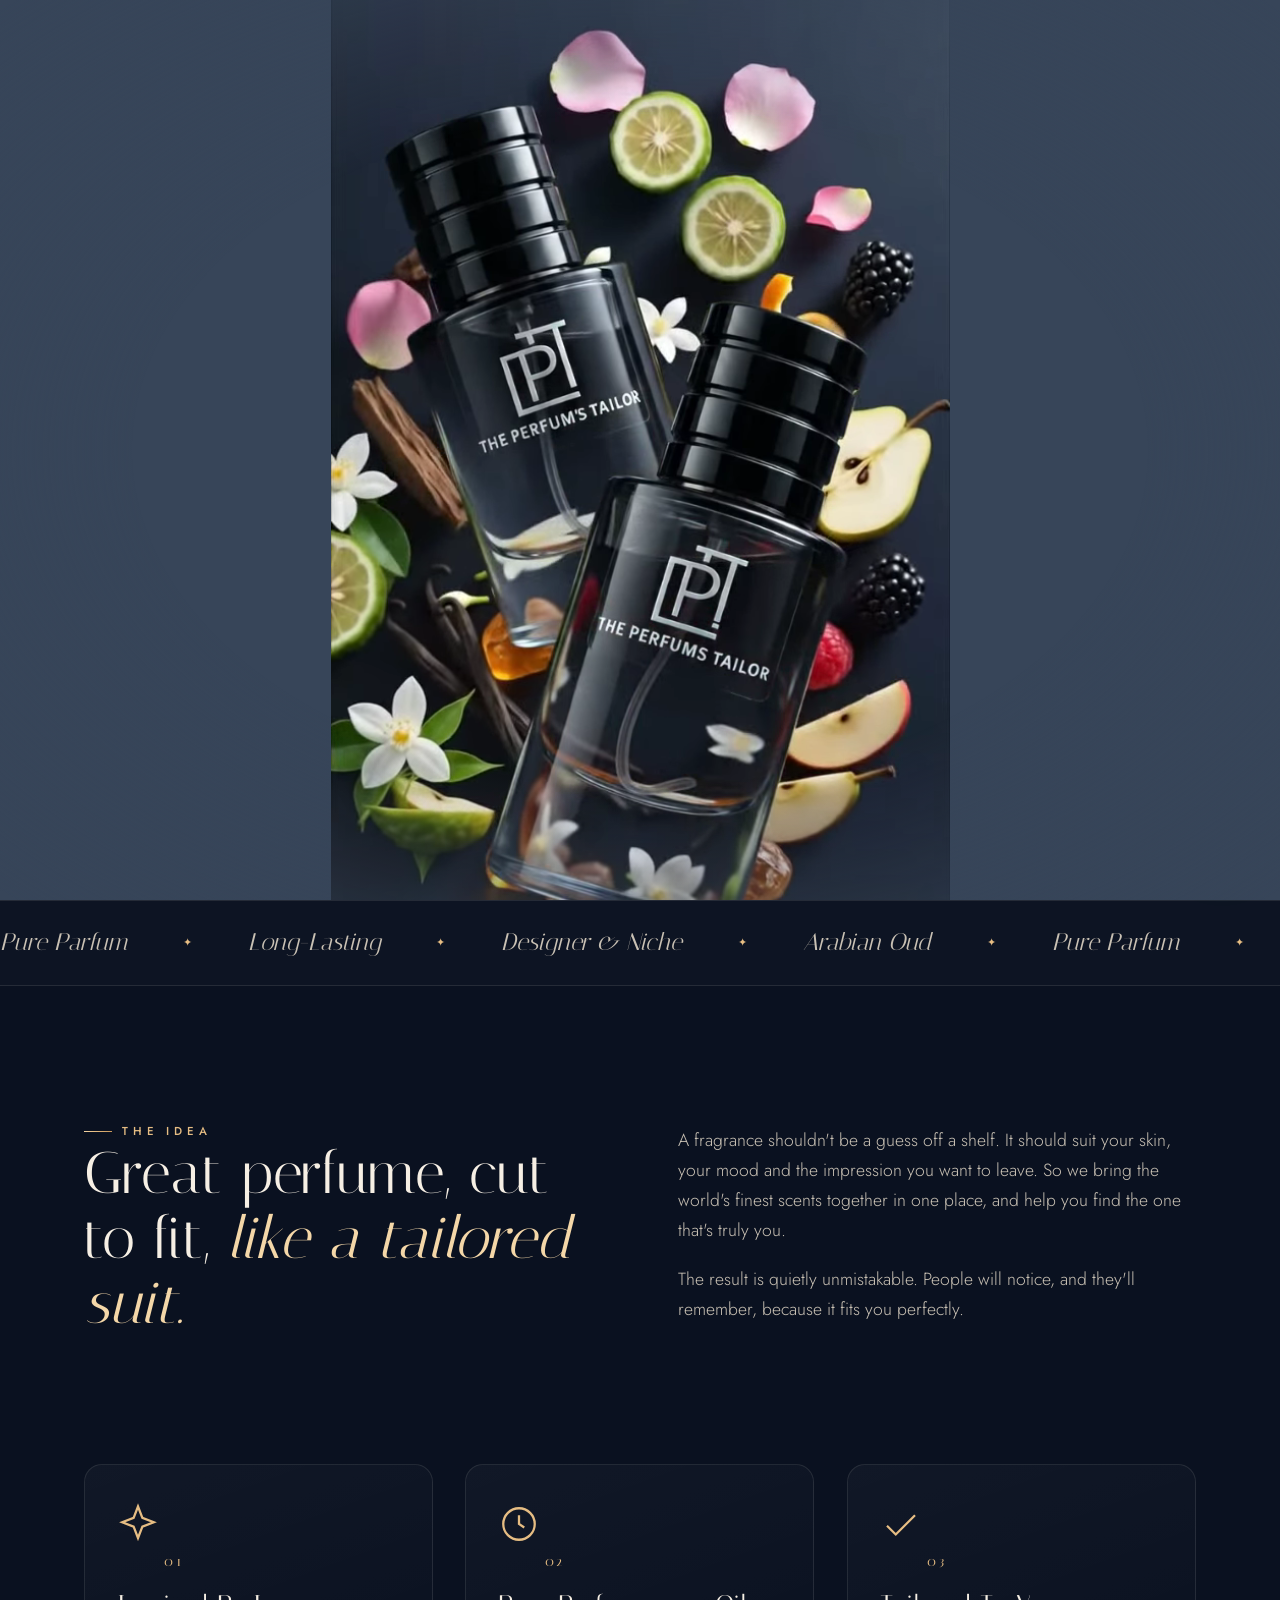
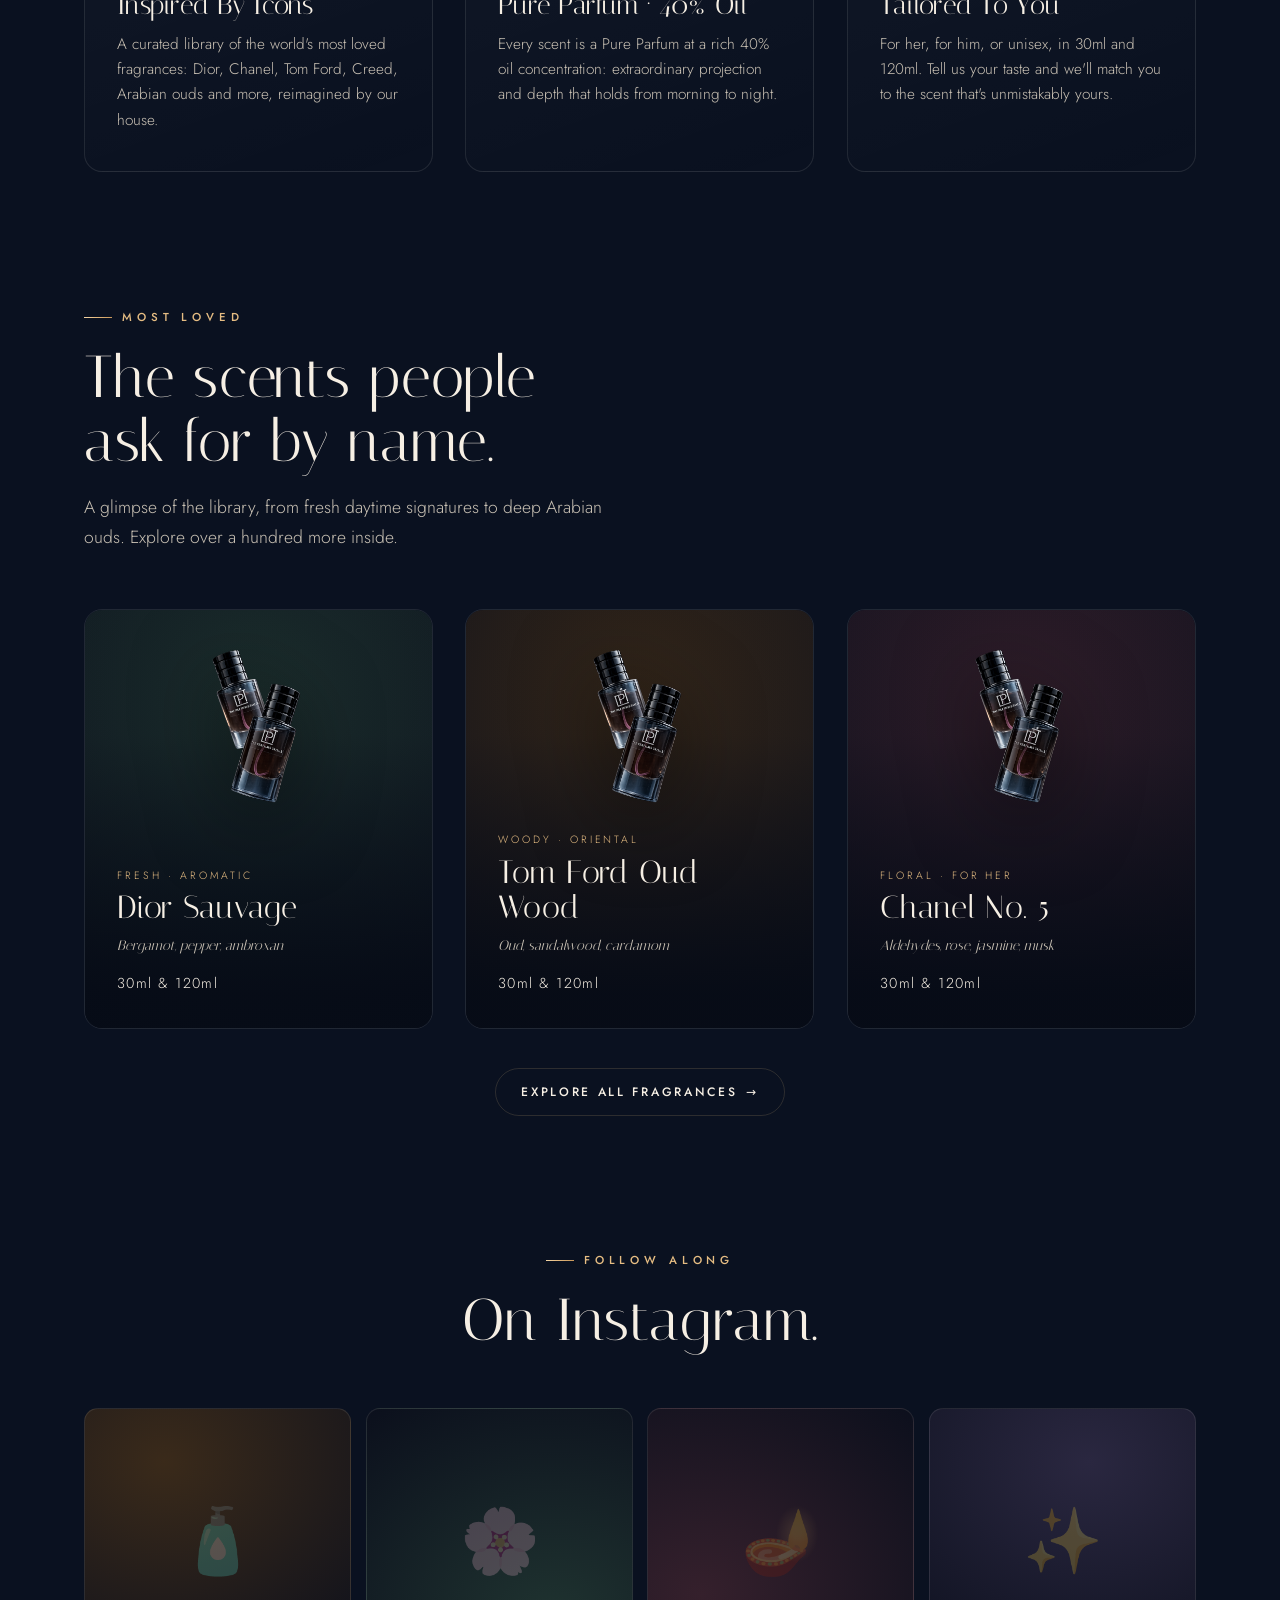
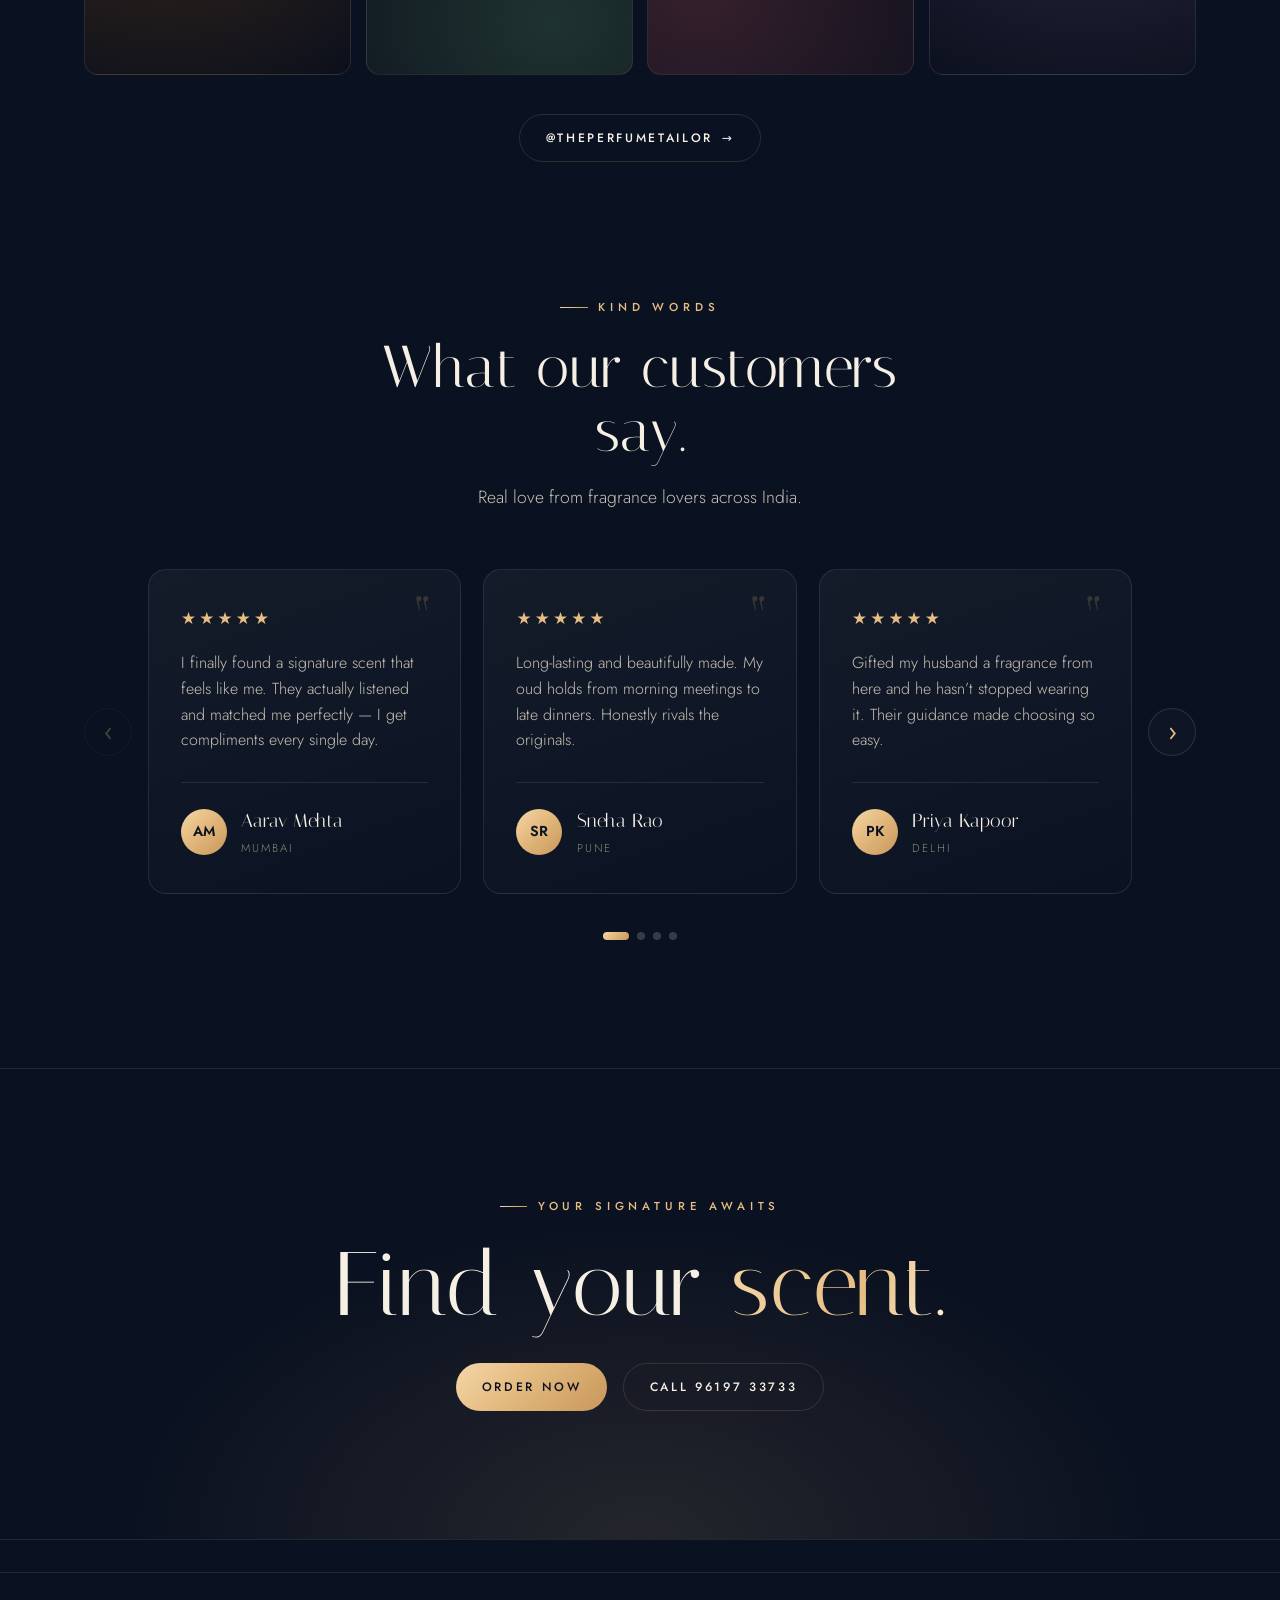
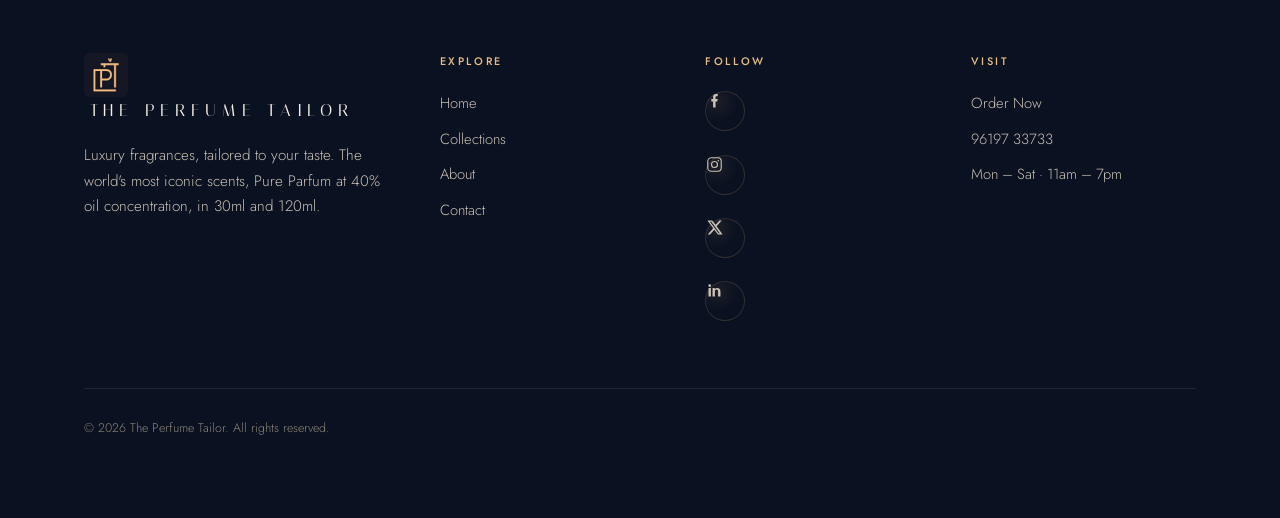
==== commit 595ddc78: "Footer: replace Follow column text links with vertical SVG social icons; reorder columns to Explore," ====
--- a/index.html
+++ b/index.html
@@ -7,7 +7,7 @@
   <meta name="description" content="The Perfume Tailor brings you the world's most iconic fragrances, tailored to your taste in 30ml and 120ml." />
   <link rel="preconnect" href="https://fonts.googleapis.com" />
   <link rel="preconnect" href="https://fonts.gstatic.com" crossorigin />
-  <link rel="stylesheet" href="assets/css/style.css?v=20260733" />
+  <link rel="stylesheet" href="assets/css/style.css?v=20260734" />
   <link rel="icon" href="favicon.ico" sizes="any" />
   <link rel="icon" type="image/png" sizes="32x32" href="assets/img/favicon-32x32.png" />
   <link rel="icon" type="image/png" sizes="16x16" href="assets/img/favicon-16x16.png" />
@@ -237,31 +237,29 @@
           <a href="index.html">Home</a><a href="collections.html">Collections</a><a href="about.html">About</a><a href="contact.html">Contact</a>
         </div>
         <div class="footer-col">
+          <h4>Follow</h4>
+          <div class="footer-socials">
+            <a class="social-ic" href="https://www.facebook.com/theperfumetailor" target="_blank" rel="noopener" aria-label="Facebook">
+              <svg viewBox="0 0 24 24" fill="currentColor"><path d="M13.5 22v-8.5H16l.5-3.5h-3V7.7c0-1 .3-1.7 1.7-1.7H16.6V2.8C16.3 2.8 15.3 2.7 14.1 2.7c-2.5 0-4.1 1.5-4.1 4.3V10H7.5v3.5H10V22h3.5Z"/></svg>
+            </a>
+            <a class="social-ic" href="https://www.instagram.com/theperfumetailor/" target="_blank" rel="noopener" aria-label="Instagram">
+              <svg viewBox="0 0 24 24" fill="none" stroke="currentColor" stroke-width="1.6"><rect x="2.5" y="2.5" width="19" height="19" rx="5"/><circle cx="12" cy="12" r="4.2"/><circle cx="17.4" cy="6.6" r="1.1" fill="currentColor" stroke="none"/></svg>
+            </a>
+            <a class="social-ic" href="https://x.com/theperfumetailor" target="_blank" rel="noopener" aria-label="X (Twitter)">
+              <svg viewBox="0 0 24 24" fill="currentColor"><path d="M18.9 2h3.3l-7.2 8.2L23.5 22h-6.6l-5.2-6.8L5.7 22H2.4l7.7-8.8L2 2h6.8l4.7 6.2L18.9 2Zm-1.2 18h1.8L7.4 3.9H5.5L17.7 20Z"/></svg>
+            </a>
+            <a class="social-ic" href="https://www.linkedin.com/company/theperfumetailor" target="_blank" rel="noopener" aria-label="LinkedIn">
+              <svg viewBox="0 0 24 24" fill="currentColor"><path d="M6.94 8.5H3.56V20.4h3.38V8.5ZM5.25 3.1a1.96 1.96 0 1 0 0 3.92 1.96 1.96 0 0 0 0-3.92ZM20.4 20.4h-3.37v-6.24c0-1.49-.03-3.4-2.07-3.4-2.08 0-2.4 1.62-2.4 3.3v6.34H9.2V8.5h3.24v1.63h.05c.45-.86 1.56-1.77 3.21-1.77 3.44 0 4.7 2.27 4.7 5.62v6.42Z"/></svg>
+            </a>
+          </div>
+        </div>
+        <div class="footer-col">
           <h4>Visit</h4>
           <a href="https://api.whatsapp.com/send/?phone=919619733733&text=Hi%20!%20I%27m%20looking%20to%20order%20a%20new%20perfume.&type=phone_number&app_absent=0" target="_blank" rel="noopener">Order Now</a><a href="tel:+919619733733">96197 33733</a><p>Mon – Sat · 11am – 7pm</p>
         </div>
-        <div class="footer-col">
-          <h4>Follow</h4>
-          <a href="https://www.instagram.com/theperfumetailor/" target="_blank" rel="noopener">Instagram</a>
-          <a href="https://api.whatsapp.com/send/?phone=919619733733&text=Hi!%20I'd%20love%20to%20find%20my%20perfect%20perfume.%20Could%20you%20help%20me%20choose%20the%20right%20fragrance%3F%20%F0%9F%8C%B8&type=phone_number&app_absent=0" target="_blank" rel="noopener">WhatsApp</a>
-        </div>
       </div>
       <div class="footer-bottom">
         <span>© <span data-year></span> The Perfume Tailor. All rights reserved.</span>
-        <div class="socials">
-          <a class="social-ic" href="https://www.facebook.com/theperfumetailor" target="_blank" rel="noopener" aria-label="Facebook">
-            <svg viewBox="0 0 24 24" fill="currentColor"><path d="M13.5 22v-8.5H16l.5-3.5h-3V7.7c0-1 .3-1.7 1.7-1.7H16.6V2.8C16.3 2.8 15.3 2.7 14.1 2.7c-2.5 0-4.1 1.5-4.1 4.3V10H7.5v3.5H10V22h3.5Z"/></svg>
-          </a>
-          <a class="social-ic" href="https://www.instagram.com/theperfumetailor/" target="_blank" rel="noopener" aria-label="Instagram">
-            <svg viewBox="0 0 24 24" fill="none" stroke="currentColor" stroke-width="1.6"><rect x="2.5" y="2.5" width="19" height="19" rx="5"/><circle cx="12" cy="12" r="4.2"/><circle cx="17.4" cy="6.6" r="1.1" fill="currentColor" stroke="none"/></svg>
-          </a>
-          <a class="social-ic" href="https://x.com/theperfumetailor" target="_blank" rel="noopener" aria-label="X (Twitter)">
-            <svg viewBox="0 0 24 24" fill="currentColor"><path d="M18.9 2h3.3l-7.2 8.2L23.5 22h-6.6l-5.2-6.8L5.7 22H2.4l7.7-8.8L2 2h6.8l4.7 6.2L18.9 2Zm-1.2 18h1.8L7.4 3.9H5.5L17.7 20Z"/></svg>
-          </a>
-          <a class="social-ic" href="https://www.linkedin.com/company/theperfumetailor" target="_blank" rel="noopener" aria-label="LinkedIn">
-            <svg viewBox="0 0 24 24" fill="currentColor"><path d="M6.94 8.5H3.56V20.4h3.38V8.5ZM5.25 3.1a1.96 1.96 0 1 0 0 3.92 1.96 1.96 0 0 0 0-3.92ZM20.4 20.4h-3.37v-6.24c0-1.49-.03-3.4-2.07-3.4-2.08 0-2.4 1.62-2.4 3.3v6.34H9.2V8.5h3.24v1.63h.05c.45-.86 1.56-1.77 3.21-1.77 3.44 0 4.7 2.27 4.7 5.62v6.42Z"/></svg>
-          </a>
-        </div>
       </div>
     </div>
   </footer>
@@ -287,7 +285,7 @@
   })();
   </script>
   <script src="assets/js/reviews.js"></script>
-  <script src="assets/js/main.js?v=20260733"></script>
+  <script src="assets/js/main.js?v=20260734"></script>
   <script src="assets/js/wa-float.js"></script>
   <script>
   /* ---- Intro video: only on fresh load, skip on internal nav / back ---- */
--- a/assets/css/style.css
+++ b/assets/css/style.css
@@ -807,6 +807,9 @@
 .footer-bottom { display: flex; justify-content: space-between; align-items: center; margin-top: 3.5rem; padding-top: 1.8rem; border-top: 1px solid var(--line-soft); font-size: 0.78rem; color: var(--muted); flex-wrap: wrap; gap: 1rem; }
 .footer-bottom .socials { display: flex; gap: 0.8rem; }
 
+/* Vertical social icon stack inside the "Follow" footer column */
+.footer-socials { display: flex; flex-direction: column; align-items: flex-start; gap: 0.75rem; }
+
 /* Circular social icon buttons — gold outline, fills gold on hover */
 .social-ic {
   display: flex; align-items: center; justify-content: center;
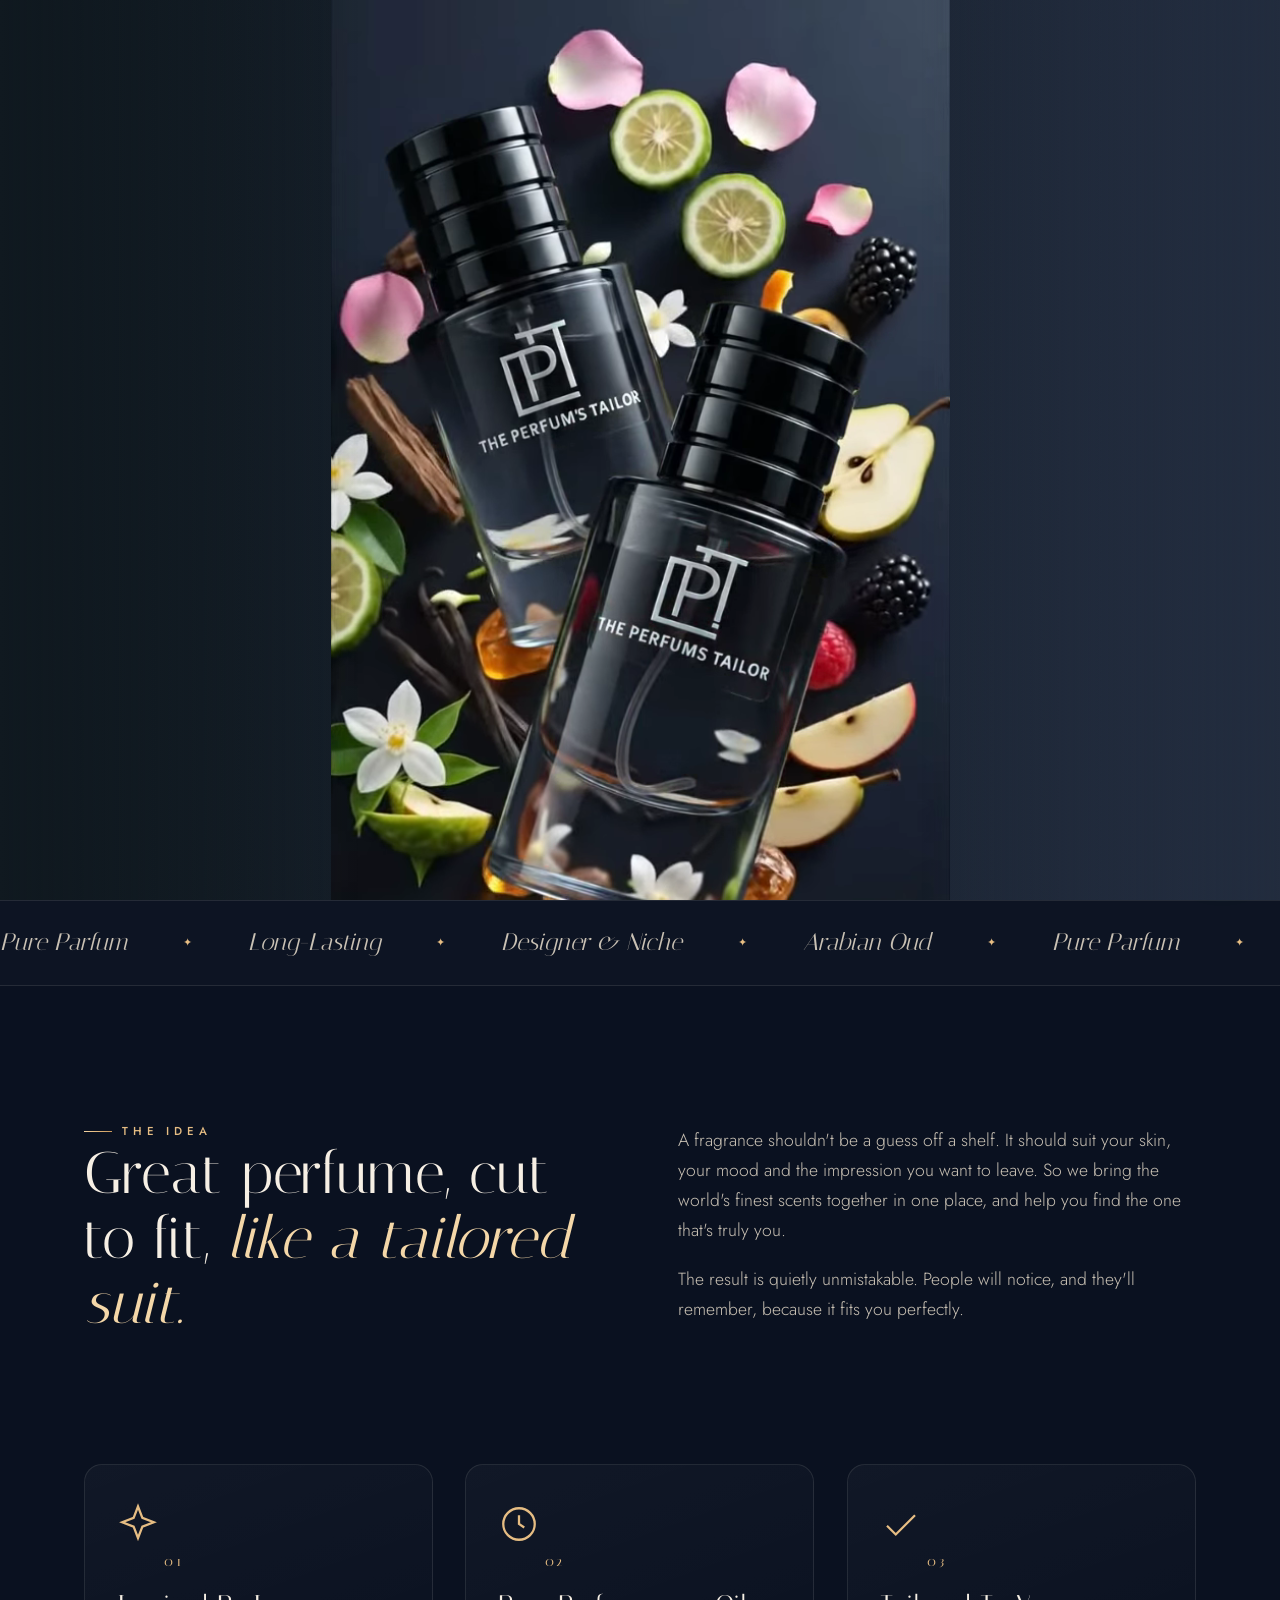
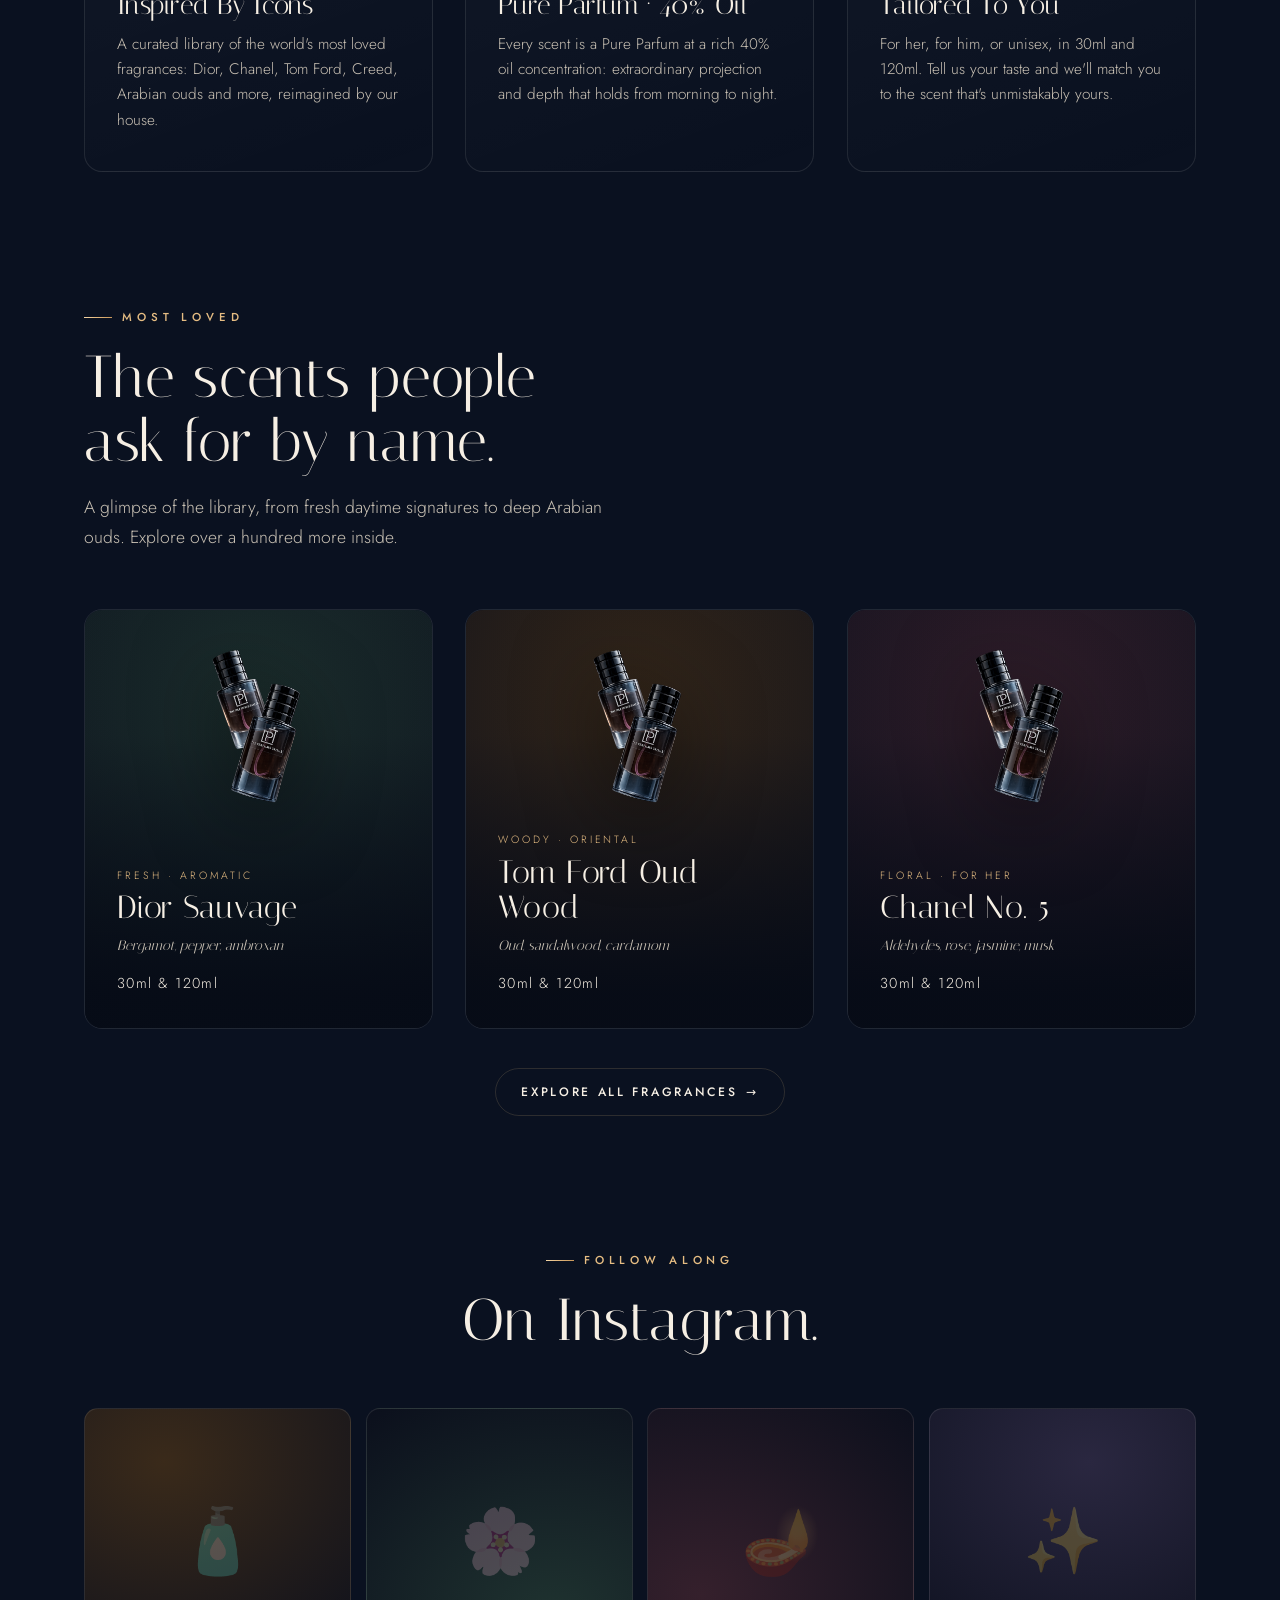
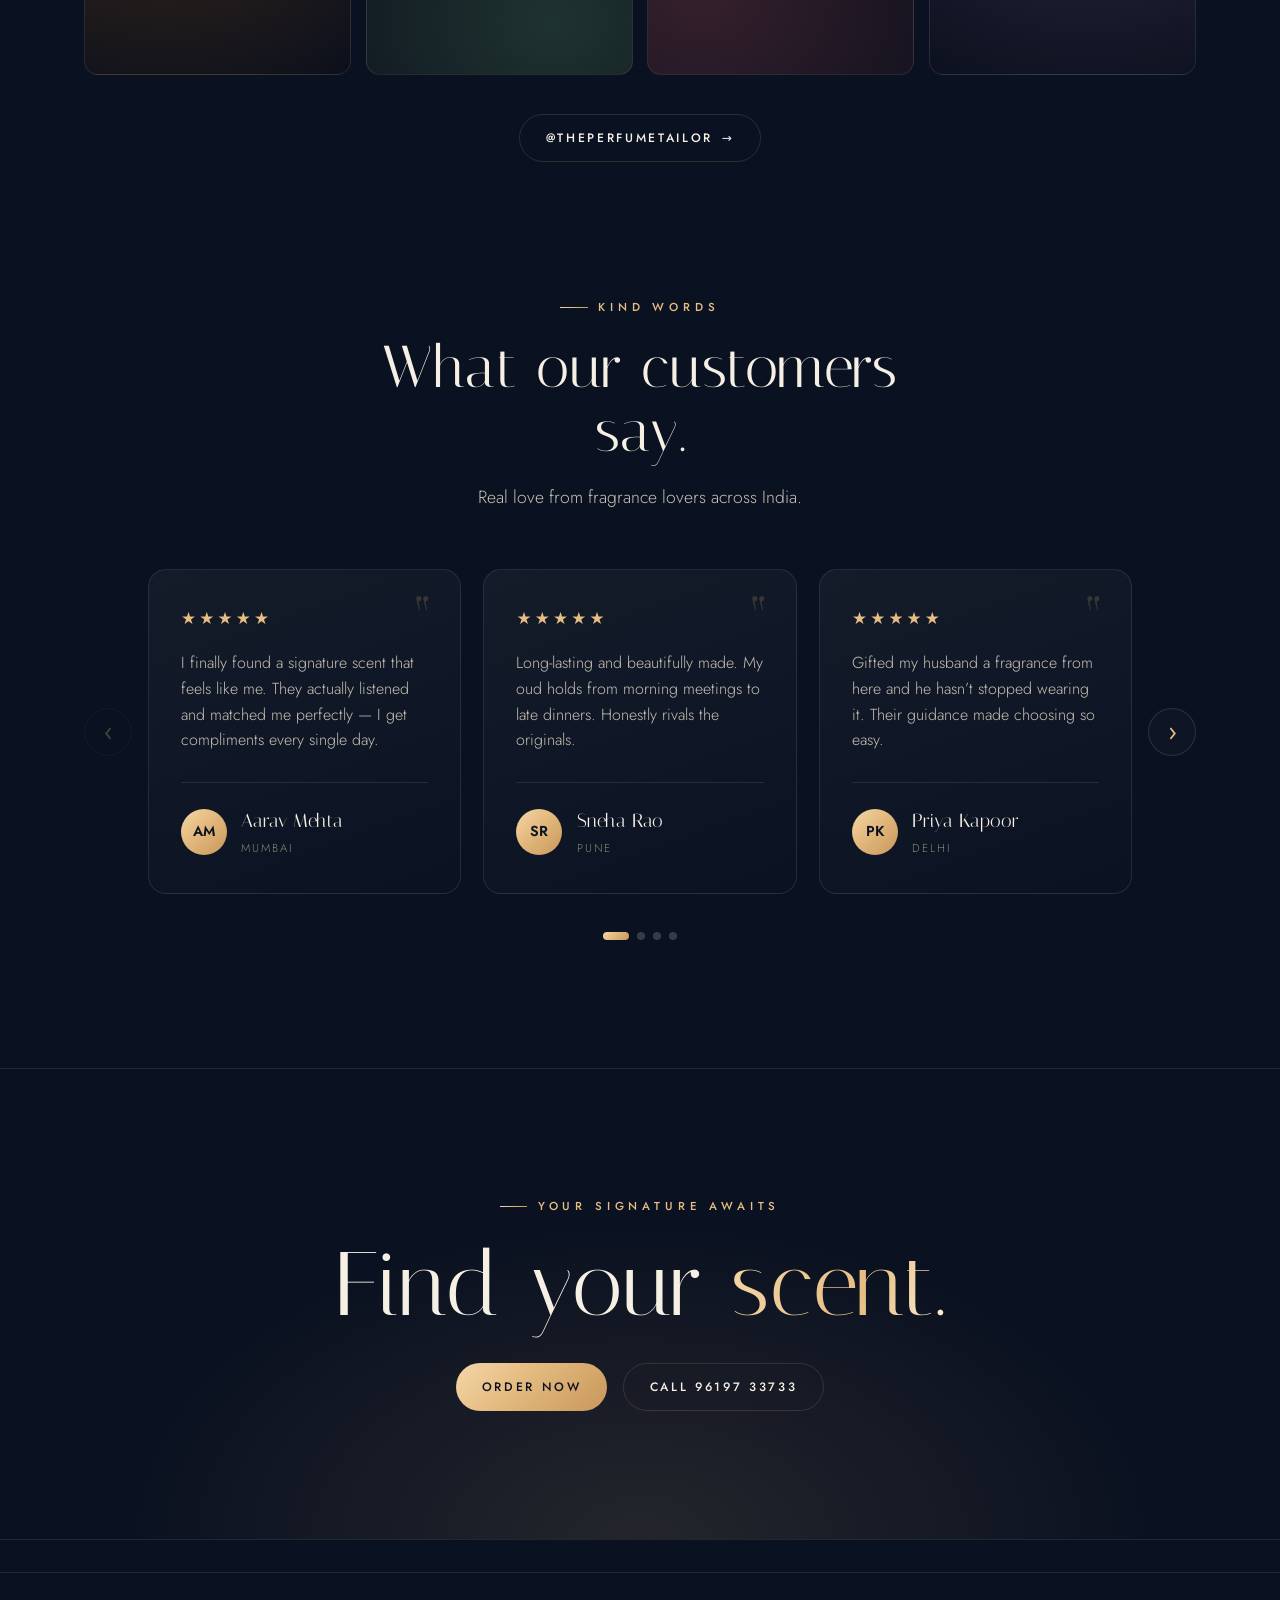
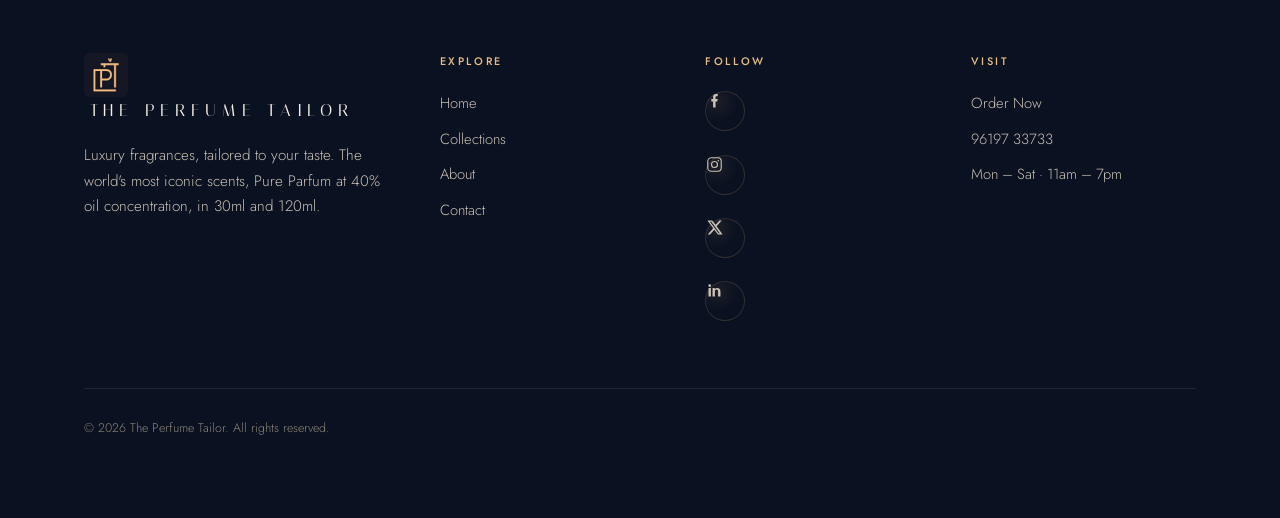
==== commit 2bb1b833: "Intro bg: left-to-right gradient #101920 to #222c3e with soft blend into video edges" ====
--- a/index.html
+++ b/index.html
@@ -7,7 +7,7 @@
   <meta name="description" content="The Perfume Tailor brings you the world's most iconic fragrances, tailored to your taste in 30ml and 120ml." />
   <link rel="preconnect" href="https://fonts.googleapis.com" />
   <link rel="preconnect" href="https://fonts.gstatic.com" crossorigin />
-  <link rel="stylesheet" href="assets/css/style.css?v=20260734" />
+  <link rel="stylesheet" href="assets/css/style.css?v=20260735" />
   <link rel="icon" href="favicon.ico" sizes="any" />
   <link rel="icon" type="image/png" sizes="32x32" href="assets/img/favicon-32x32.png" />
   <link rel="icon" type="image/png" sizes="16x16" href="assets/img/favicon-16x16.png" />
@@ -285,7 +285,7 @@
   })();
   </script>
   <script src="assets/js/reviews.js"></script>
-  <script src="assets/js/main.js?v=20260734"></script>
+  <script src="assets/js/main.js?v=20260735"></script>
   <script src="assets/js/wa-float.js"></script>
   <script>
   /* ---- Intro video: only on fresh load, skip on internal nav / back ---- */
--- a/assets/css/style.css
+++ b/assets/css/style.css
@@ -407,7 +407,8 @@
   width: 100vw;
   height: 100vh;      /* fallback */
   height: 100dvh;     /* fills to true bottom on mobile — no gap */
-  background: #374559;
+  /* Left side #101920 → right side #222c3e */
+  background: linear-gradient(to right, #101920 0%, #222c3e 100%);
   overflow: hidden;
   pointer-events: all;
   opacity: 1;
@@ -420,18 +421,24 @@
   width: 100%; height: 100%;
   z-index: 1;
   /* Big / landscape screens: show the WHOLE portrait video centred, with the
-     brand navy filling the sides (letterbox) — no cropping, no zoom. */
+     two-tone gradient filling the sides — no cropping, no zoom. */
   object-fit: contain;
   object-position: center center;
   display: block;
-  background: #374559;
-}
-/* Soft vignette that blends the video edges into the background color
-   instead of a hard seam at the letterbox border. */
+  background: transparent;      /* let the parent gradient show through */
+}
+/* Blend the two side colours softly onto the video edges so there is no
+   hard letterbox seam — dark left fades in, lighter right fades in. */
 #site-intro::after {
   content: "";
   position: absolute; inset: 0; z-index: 2; pointer-events: none;
-  background: radial-gradient(ellipse 72% 68% at center, transparent 55%, #374559 100%);
+  background: linear-gradient(
+    to right,
+    #101920 0%,
+    rgba(16, 25, 32, 0) 28%,
+    rgba(34, 44, 62, 0) 72%,
+    #222c3e 100%
+  );
 }
 
 /* Phones & sub-tablet (portrait): fill the screen edge-to-edge, no bars */
@@ -448,9 +455,15 @@
     object-fit: cover;           /* fill the phone screen completely */
     object-position: center center;
   }
-  /* Video already fills edge-to-edge here, so keep the vignette gentle */
+  /* Video fills edge-to-edge here, so keep the side blend subtle */
   #site-intro::after {
-    background: radial-gradient(ellipse 90% 85% at center, transparent 70%, rgba(55,69,89,0.9) 100%);
+    background: linear-gradient(
+      to right,
+      #101920 0%,
+      rgba(16, 25, 32, 0) 16%,
+      rgba(34, 44, 62, 0) 84%,
+      #222c3e 100%
+    );
   }
 }
 
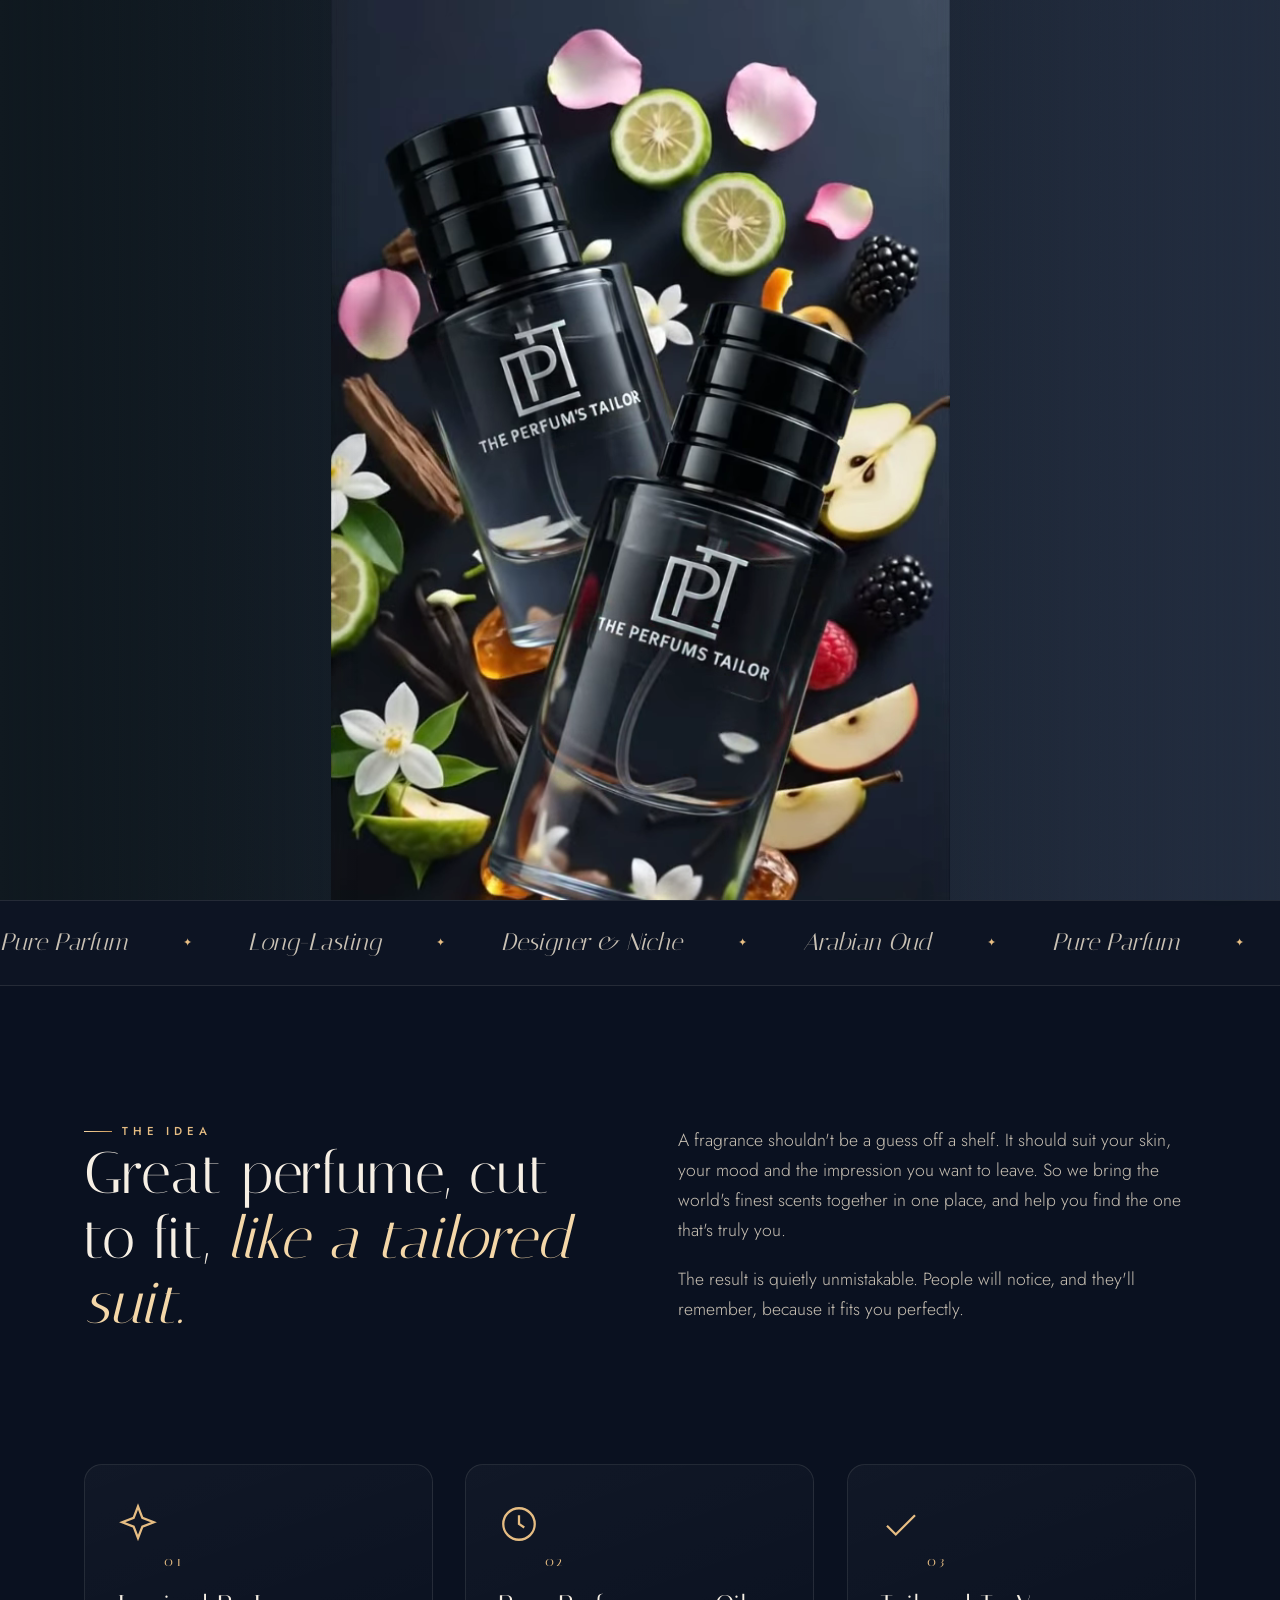
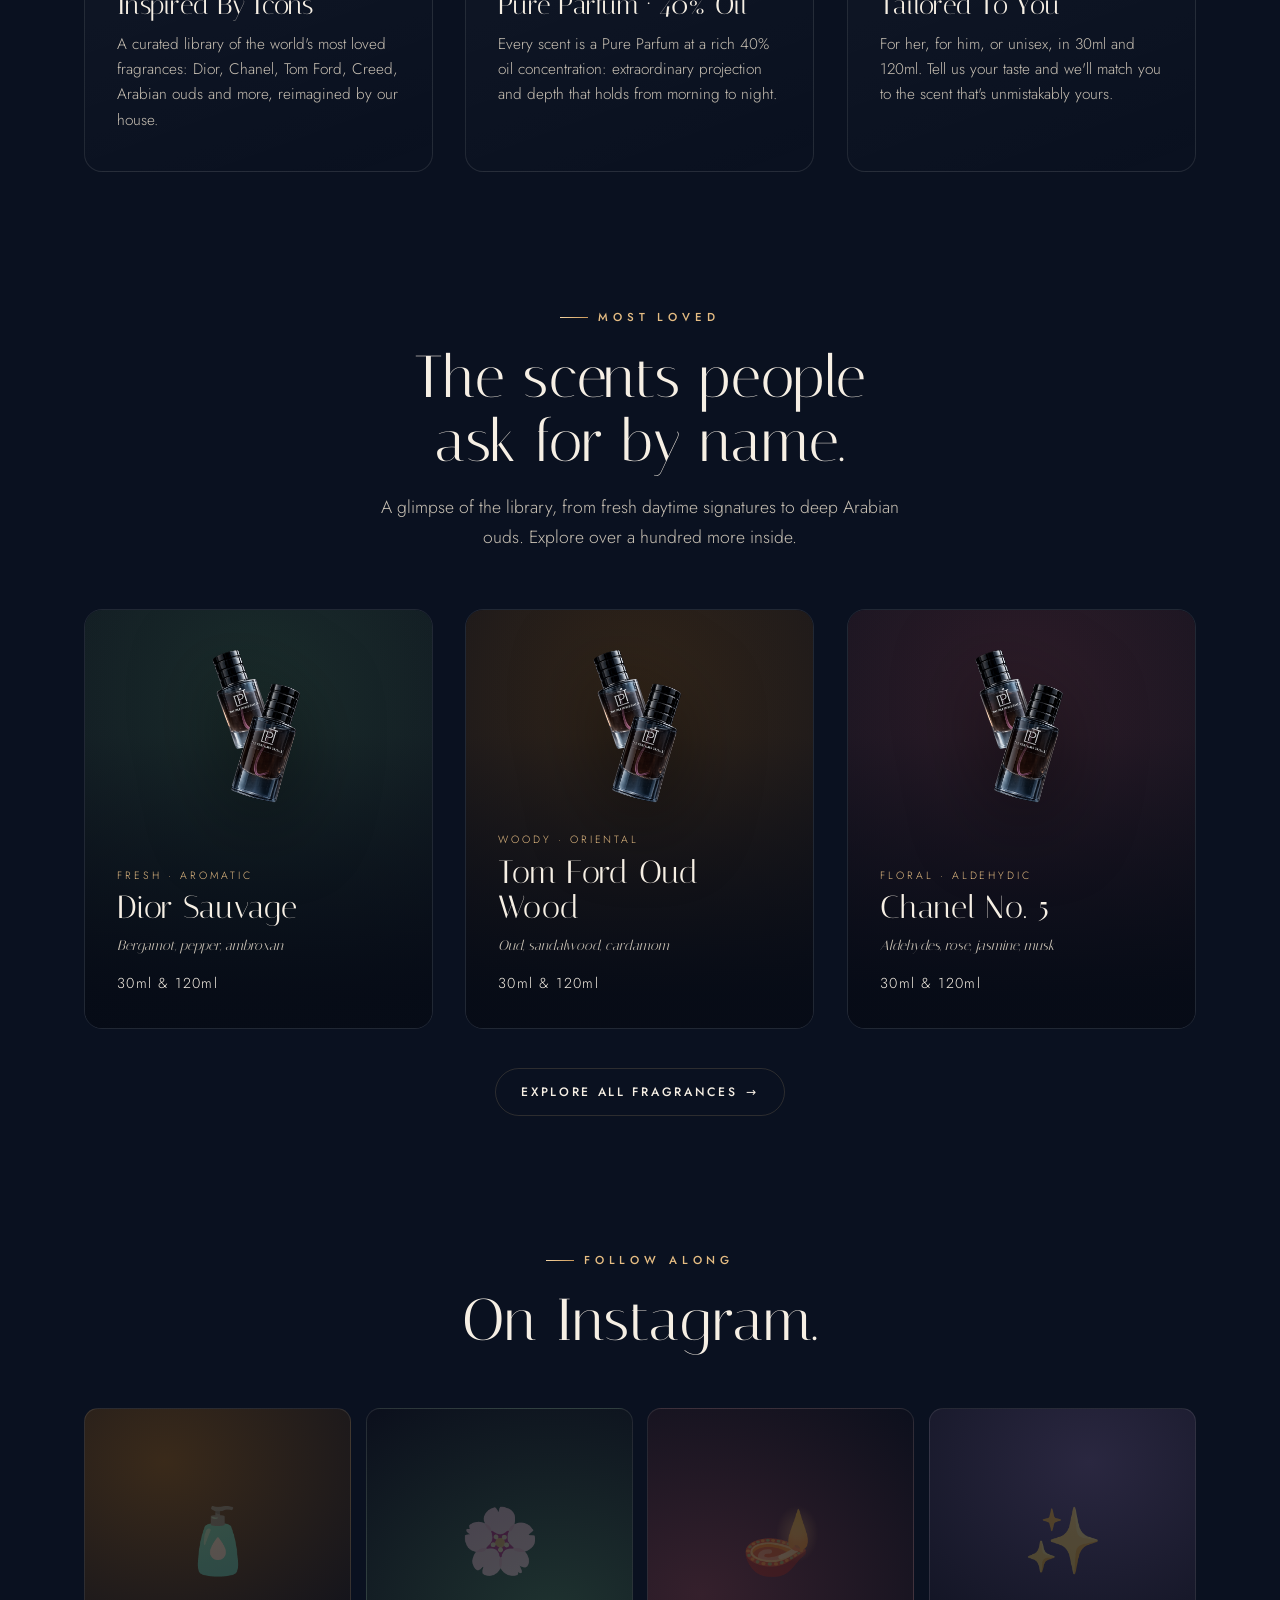
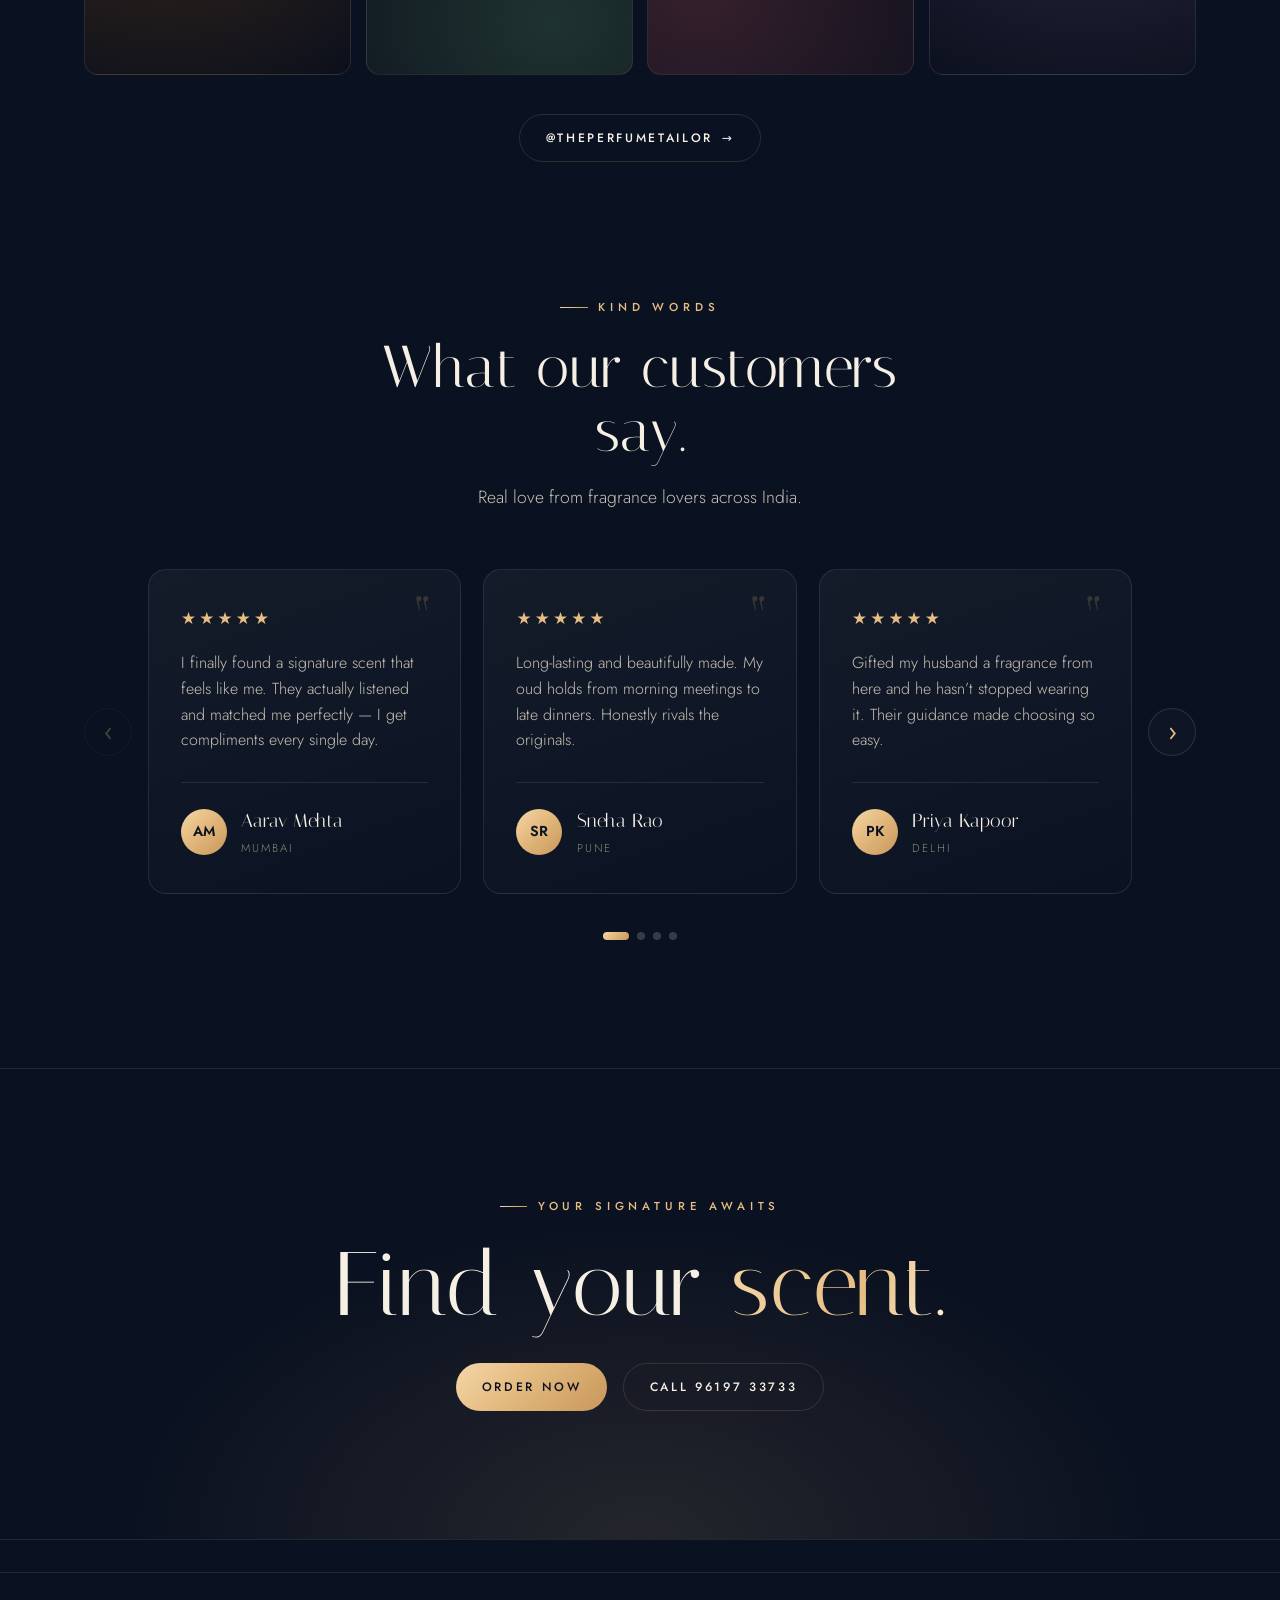
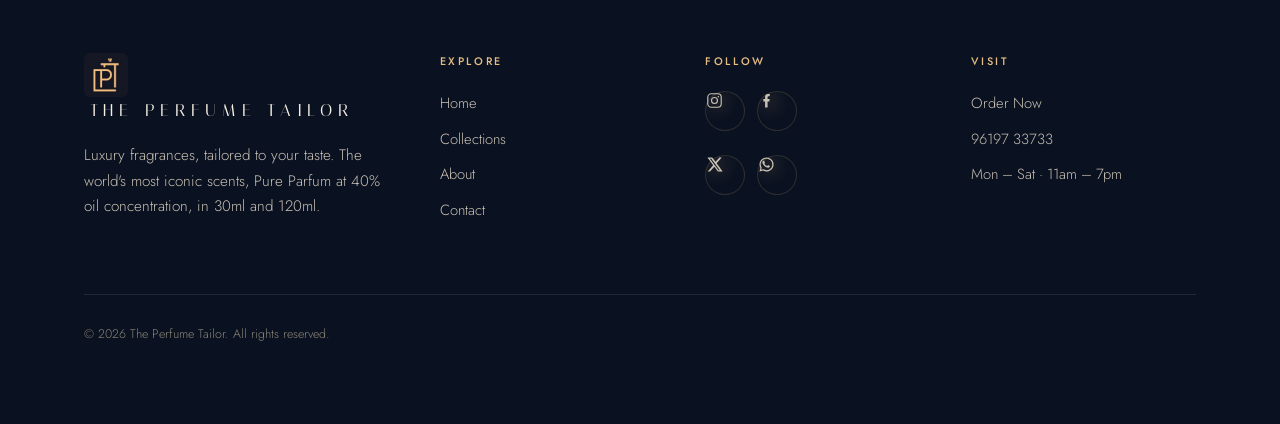
==== commit 9ed09bbf: "Footer socials: 2x2 grid (Instagram/Facebook, X/WhatsApp), remove LinkedIn add WhatsApp; center Most" ====
--- a/index.html
+++ b/index.html
@@ -7,7 +7,7 @@
   <meta name="description" content="The Perfume Tailor brings you the world's most iconic fragrances, tailored to your taste in 30ml and 120ml." />
   <link rel="preconnect" href="https://fonts.googleapis.com" />
   <link rel="preconnect" href="https://fonts.gstatic.com" crossorigin />
-  <link rel="stylesheet" href="assets/css/style.css?v=20260735" />
+  <link rel="stylesheet" href="assets/css/style.css?v=20260736" />
   <link rel="icon" href="favicon.ico" sizes="any" />
   <link rel="icon" type="image/png" sizes="32x32" href="assets/img/favicon-32x32.png" />
   <link rel="icon" type="image/png" sizes="16x16" href="assets/img/favicon-16x16.png" />
@@ -123,10 +123,10 @@
     <!-- ============ FEATURED SCENTS ============ -->
     <section class="section-pad" style="padding-top:0">
       <div class="wrap">
-        <div class="section-head" data-reveal>
-          <span class="eyebrow">Most Loved</span>
+        <div class="section-head" style="text-align:center;margin-inline:auto" data-reveal>
+          <span class="eyebrow" style="justify-content:center;display:inline-flex">Most Loved</span>
           <h2>The scents people ask for by name.</h2>
-          <p class="lead">A glimpse of the library, from fresh daytime signatures to deep Arabian ouds. Explore over a hundred more inside.</p>
+          <p class="lead" style="margin-inline:auto">A glimpse of the library, from fresh daytime signatures to deep Arabian ouds. Explore over a hundred more inside.</p>
         </div>
         <div class="coll-grid">
           <article class="scent s2" data-reveal data-tilt>
@@ -145,7 +145,7 @@
           </article>
           <article class="scent s3" data-reveal data-delay="2" data-tilt>
             <div class="bottle"><img src="assets/img/tpt-bottle.png" alt="Perfume bottle" /></div>
-            <span class="kind">Floral · For Her</span>
+            <span class="kind">Floral · Aldehydic</span>
             <h3>Chanel No. 5</h3>
             <p class="notes">Aldehydes, rose, jasmine, musk</p>
             <p class="price">30ml &amp; 120ml</p>
@@ -239,17 +239,17 @@
         <div class="footer-col">
           <h4>Follow</h4>
           <div class="footer-socials">
+            <a class="social-ic" href="https://www.instagram.com/theperfumetailor/" target="_blank" rel="noopener" aria-label="Instagram">
+              <svg viewBox="0 0 24 24" fill="none" stroke="currentColor" stroke-width="1.6"><rect x="2.5" y="2.5" width="19" height="19" rx="5"/><circle cx="12" cy="12" r="4.2"/><circle cx="17.4" cy="6.6" r="1.1" fill="currentColor" stroke="none"/></svg>
+            </a>
             <a class="social-ic" href="https://www.facebook.com/theperfumetailor" target="_blank" rel="noopener" aria-label="Facebook">
               <svg viewBox="0 0 24 24" fill="currentColor"><path d="M13.5 22v-8.5H16l.5-3.5h-3V7.7c0-1 .3-1.7 1.7-1.7H16.6V2.8C16.3 2.8 15.3 2.7 14.1 2.7c-2.5 0-4.1 1.5-4.1 4.3V10H7.5v3.5H10V22h3.5Z"/></svg>
-            </a>
-            <a class="social-ic" href="https://www.instagram.com/theperfumetailor/" target="_blank" rel="noopener" aria-label="Instagram">
-              <svg viewBox="0 0 24 24" fill="none" stroke="currentColor" stroke-width="1.6"><rect x="2.5" y="2.5" width="19" height="19" rx="5"/><circle cx="12" cy="12" r="4.2"/><circle cx="17.4" cy="6.6" r="1.1" fill="currentColor" stroke="none"/></svg>
             </a>
             <a class="social-ic" href="https://x.com/theperfumetailor" target="_blank" rel="noopener" aria-label="X (Twitter)">
               <svg viewBox="0 0 24 24" fill="currentColor"><path d="M18.9 2h3.3l-7.2 8.2L23.5 22h-6.6l-5.2-6.8L5.7 22H2.4l7.7-8.8L2 2h6.8l4.7 6.2L18.9 2Zm-1.2 18h1.8L7.4 3.9H5.5L17.7 20Z"/></svg>
             </a>
-            <a class="social-ic" href="https://www.linkedin.com/company/theperfumetailor" target="_blank" rel="noopener" aria-label="LinkedIn">
-              <svg viewBox="0 0 24 24" fill="currentColor"><path d="M6.94 8.5H3.56V20.4h3.38V8.5ZM5.25 3.1a1.96 1.96 0 1 0 0 3.92 1.96 1.96 0 0 0 0-3.92ZM20.4 20.4h-3.37v-6.24c0-1.49-.03-3.4-2.07-3.4-2.08 0-2.4 1.62-2.4 3.3v6.34H9.2V8.5h3.24v1.63h.05c.45-.86 1.56-1.77 3.21-1.77 3.44 0 4.7 2.27 4.7 5.62v6.42Z"/></svg>
+            <a class="social-ic" href="https://api.whatsapp.com/send/?phone=919619733733&text=Hi!%20I'd%20love%20to%20find%20my%20perfect%20perfume.%20Could%20you%20help%20me%20choose%20the%20right%20fragrance%3F%20%F0%9F%8C%B8&type=phone_number&app_absent=0" target="_blank" rel="noopener" aria-label="WhatsApp">
+              <svg viewBox="0 0 24 24" fill="currentColor"><path d="M12.04 2C6.58 2 2.13 6.45 2.13 11.91c0 1.76.46 3.45 1.32 4.95L2 22l5.25-1.38a9.9 9.9 0 0 0 4.79 1.22h.01c5.46 0 9.91-4.45 9.91-9.91 0-2.65-1.03-5.14-2.9-7.01A9.82 9.82 0 0 0 12.04 2Zm0 1.8c2.16 0 4.19.84 5.72 2.37a8.06 8.06 0 0 1 2.37 5.73c0 4.46-3.63 8.09-8.09 8.09h-.01a8.2 8.2 0 0 1-4.18-1.15l-.3-.18-3.11.82.83-3.04-.2-.31a8.02 8.02 0 0 1-1.26-4.32c0-4.46 3.63-8.09 8.09-8.09Zm4.68 10.29c-.06-.11-.24-.18-.5-.31-.26-.13-1.53-.75-1.77-.84-.24-.09-.41-.13-.58.13-.17.26-.67.84-.82 1.01-.15.17-.3.19-.56.06-.26-.13-1.09-.4-2.07-1.28-.77-.68-1.28-1.53-1.43-1.79-.15-.26-.02-.4.11-.53.12-.12.26-.3.39-.46.13-.15.17-.26.26-.43.09-.17.04-.32-.02-.45-.06-.13-.58-1.4-.8-1.92-.21-.5-.42-.43-.58-.44l-.5-.01c-.17 0-.45.06-.68.32-.24.26-.9.88-.9 2.15s.92 2.5 1.05 2.66c.13.17 1.82 2.78 4.4 3.9.61.27 1.09.43 1.47.55.62.2 1.18.17 1.62.1.49-.07 1.53-.62 1.75-1.23.22-.6.22-1.12.15-1.23Z"/></svg>
             </a>
           </div>
         </div>
@@ -285,7 +285,7 @@
   })();
   </script>
   <script src="assets/js/reviews.js"></script>
-  <script src="assets/js/main.js?v=20260735"></script>
+  <script src="assets/js/main.js?v=20260736"></script>
   <script src="assets/js/wa-float.js"></script>
   <script>
   /* ---- Intro video: only on fresh load, skip on internal nav / back ---- */
--- a/assets/css/style.css
+++ b/assets/css/style.css
@@ -820,8 +820,12 @@
 .footer-bottom { display: flex; justify-content: space-between; align-items: center; margin-top: 3.5rem; padding-top: 1.8rem; border-top: 1px solid var(--line-soft); font-size: 0.78rem; color: var(--muted); flex-wrap: wrap; gap: 1rem; }
 .footer-bottom .socials { display: flex; gap: 0.8rem; }
 
-/* Vertical social icon stack inside the "Follow" footer column */
-.footer-socials { display: flex; flex-direction: column; align-items: flex-start; gap: 0.75rem; }
+/* Social icons in a 2×2 grid inside the "Follow" footer column */
+.footer-socials {
+  display: grid;
+  grid-template-columns: repeat(2, max-content);
+  gap: 0.75rem;
+}
 
 /* Circular social icon buttons — gold outline, fills gold on hover */
 .social-ic {
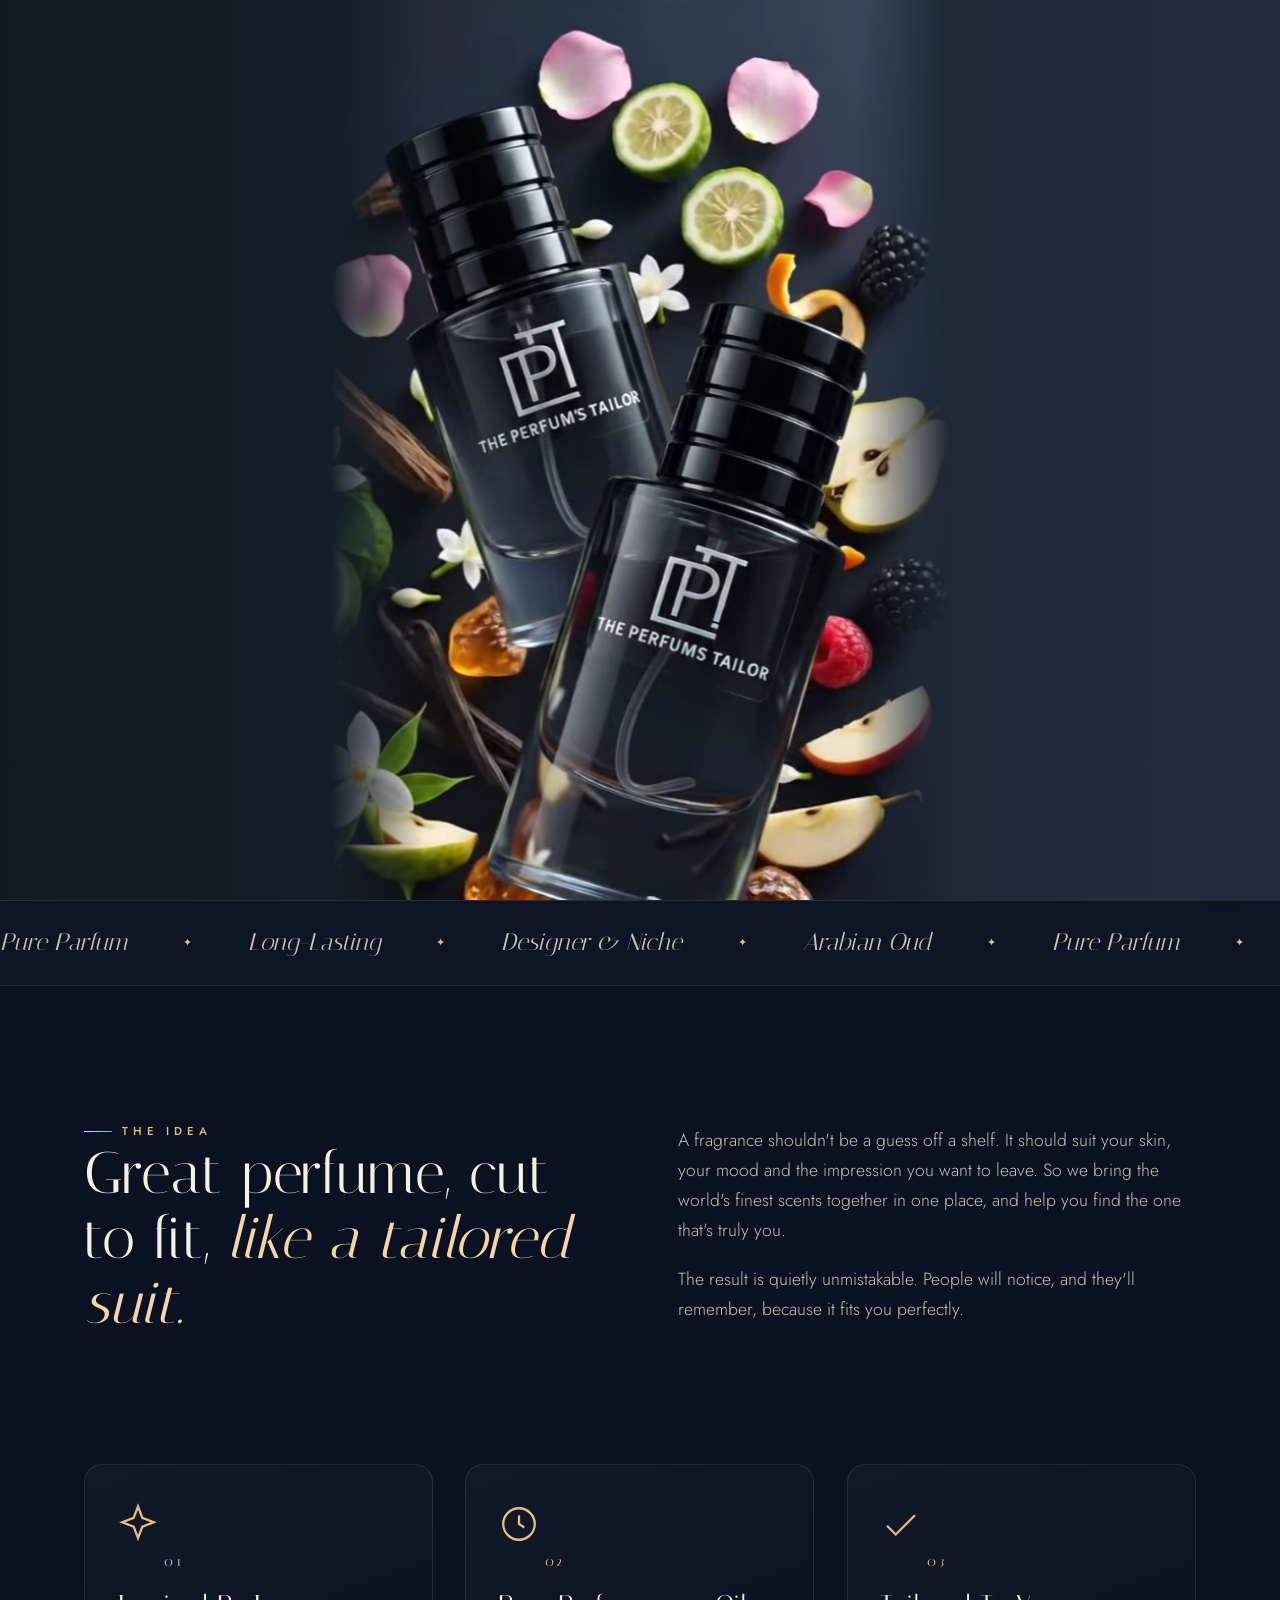
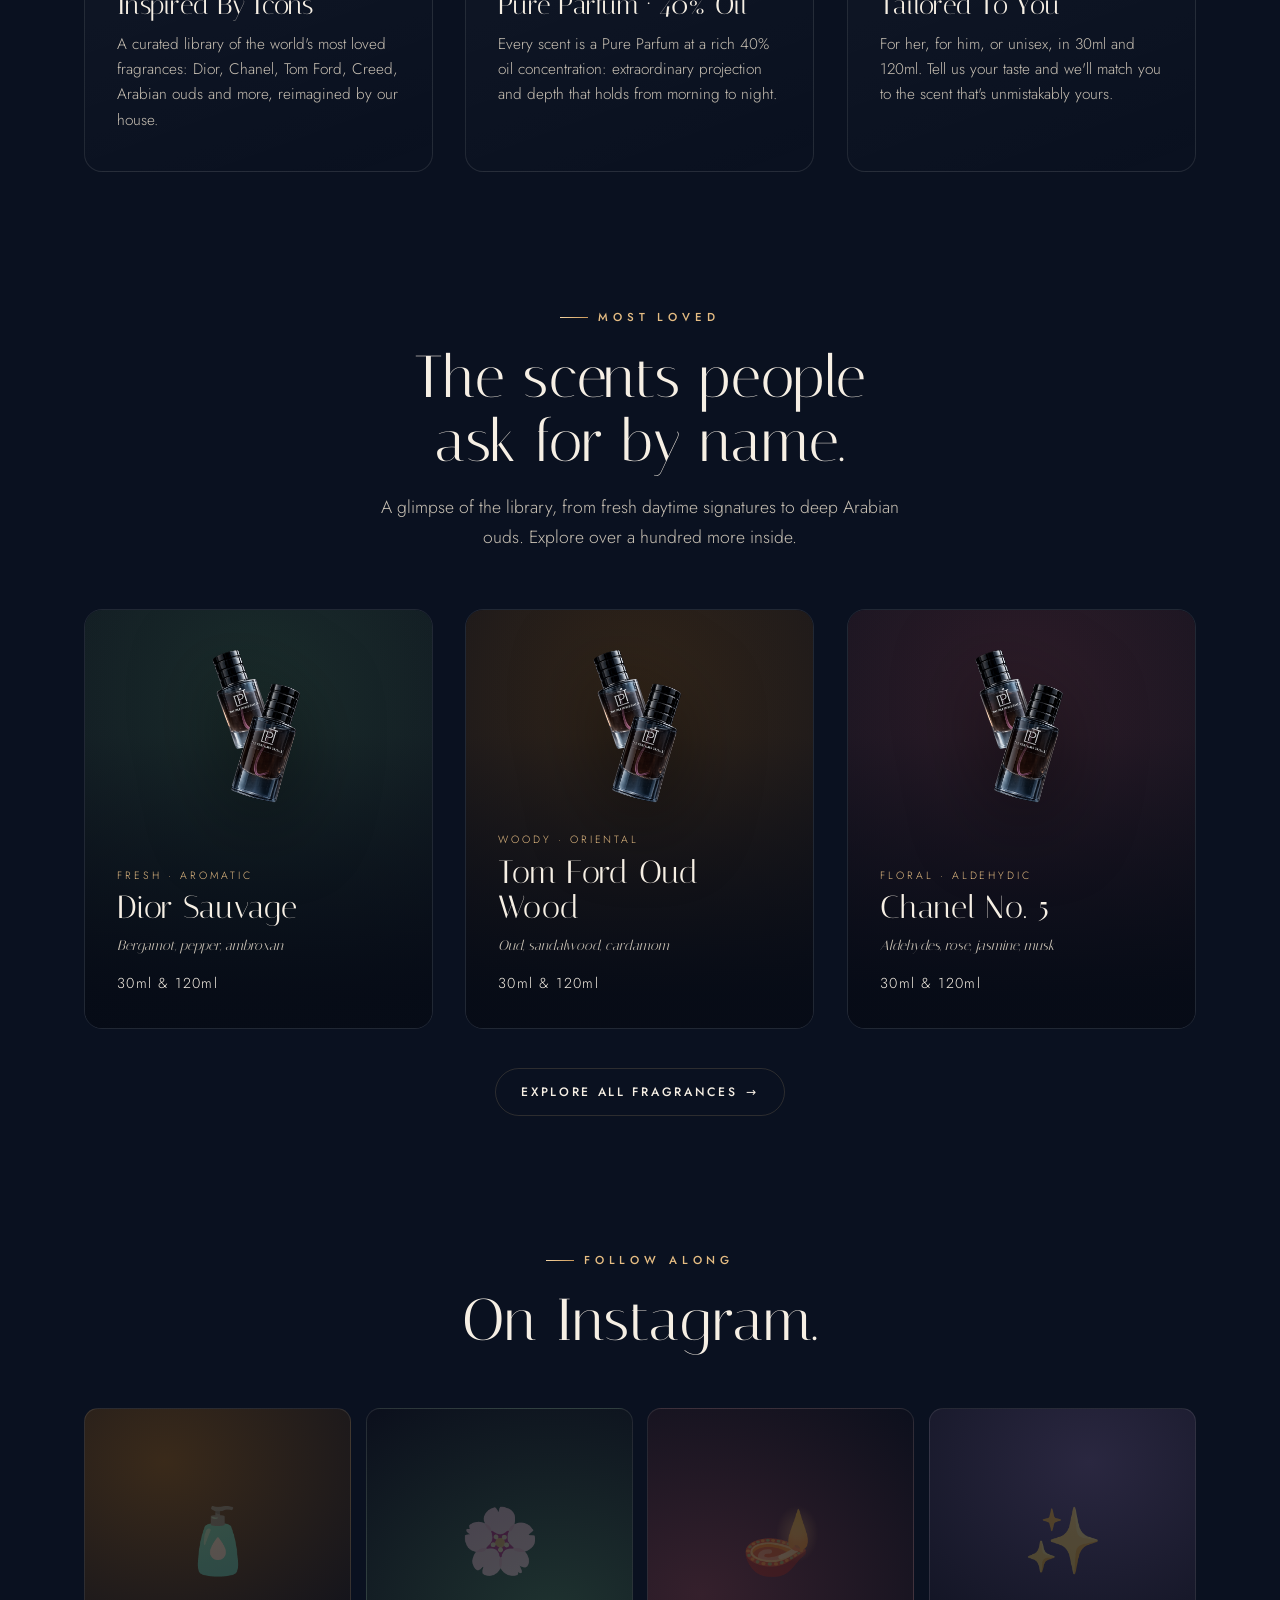
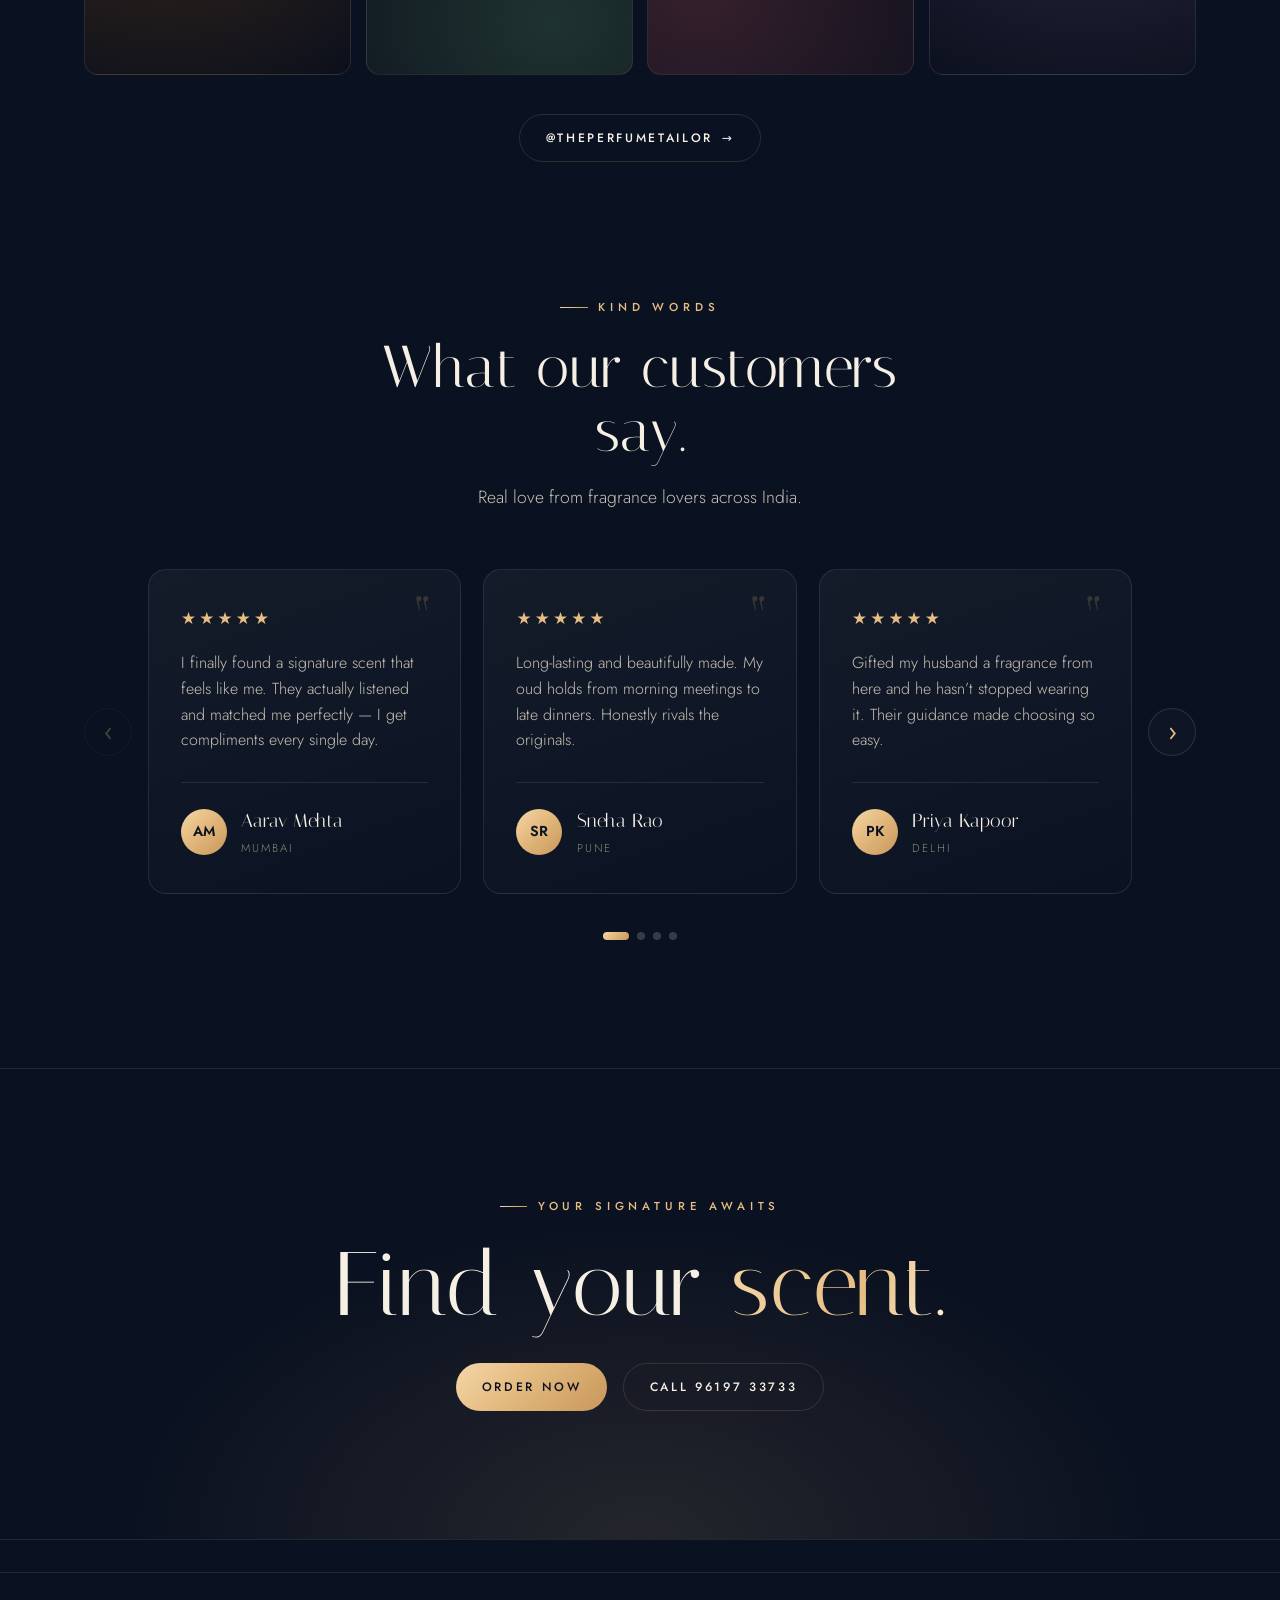
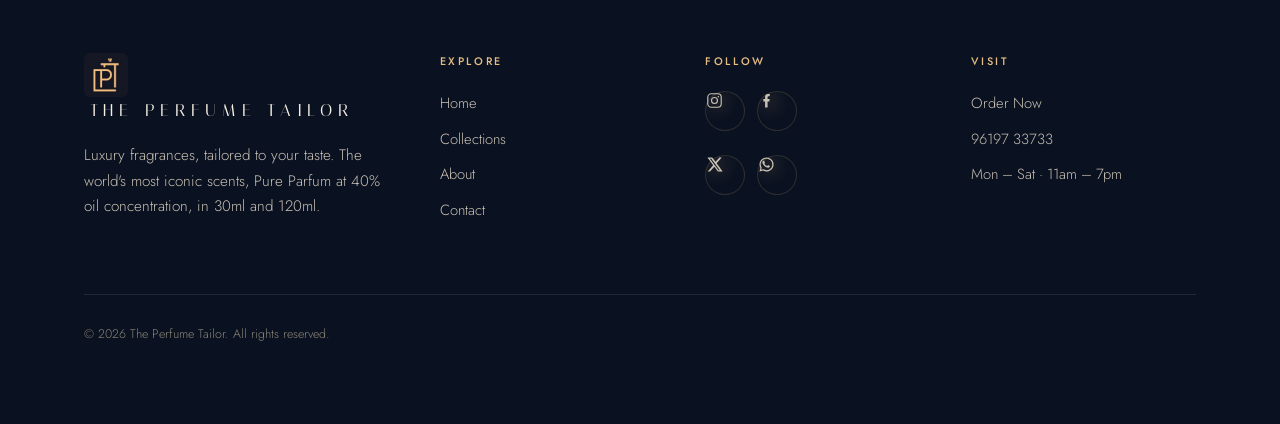
==== commit 1e63c30d: "Intro: feather video's real left/right edges with mask-image so they dissolve into the gradient bg (" ====
--- a/index.html
+++ b/index.html
@@ -7,7 +7,7 @@
   <meta name="description" content="The Perfume Tailor brings you the world's most iconic fragrances, tailored to your taste in 30ml and 120ml." />
   <link rel="preconnect" href="https://fonts.googleapis.com" />
   <link rel="preconnect" href="https://fonts.gstatic.com" crossorigin />
-  <link rel="stylesheet" href="assets/css/style.css?v=20260736" />
+  <link rel="stylesheet" href="assets/css/style.css?v=20260737" />
   <link rel="icon" href="favicon.ico" sizes="any" />
   <link rel="icon" type="image/png" sizes="32x32" href="assets/img/favicon-32x32.png" />
   <link rel="icon" type="image/png" sizes="16x16" href="assets/img/favicon-16x16.png" />
@@ -285,7 +285,7 @@
   })();
   </script>
   <script src="assets/js/reviews.js"></script>
-  <script src="assets/js/main.js?v=20260736"></script>
+  <script src="assets/js/main.js?v=20260737"></script>
   <script src="assets/js/wa-float.js"></script>
   <script>
   /* ---- Intro video: only on fresh load, skip on internal nav / back ---- */
--- a/assets/css/style.css
+++ b/assets/css/style.css
@@ -415,33 +415,25 @@
   transition: opacity 0.7s ease;
 }
 #site-intro.intro-exit { opacity: 0; pointer-events: none; }
+/* Desktop / landscape: the video is sized to its own (portrait) width and
+   centred, so its actual left & right edges can be feathered with a mask that
+   dissolves them straight into the two-tone background gradient — no seam. */
 .intro-video {
   position: absolute;
-  top: 0; left: 0;
-  width: 100%; height: 100%;
+  top: 0; left: 50%;
+  transform: translateX(-50%);
+  height: 100%; width: auto;
+  max-width: 100%;
   z-index: 1;
-  /* Big / landscape screens: show the WHOLE portrait video centred, with the
-     two-tone gradient filling the sides — no cropping, no zoom. */
-  object-fit: contain;
+  object-fit: cover;
   object-position: center center;
   display: block;
   background: transparent;      /* let the parent gradient show through */
-}
-/* Blend the two side colours softly onto the video edges so there is no
-   hard letterbox seam — dark left fades in, lighter right fades in. */
-#site-intro::after {
-  content: "";
-  position: absolute; inset: 0; z-index: 2; pointer-events: none;
-  background: linear-gradient(
-    to right,
-    #101920 0%,
-    rgba(16, 25, 32, 0) 28%,
-    rgba(34, 44, 62, 0) 72%,
-    #222c3e 100%
-  );
-}
-
-/* Phones & sub-tablet (portrait): fill the screen edge-to-edge, no bars */
+  -webkit-mask-image: linear-gradient(to right, transparent 0%, #000 15%, #000 85%, transparent 100%);
+          mask-image: linear-gradient(to right, transparent 0%, #000 15%, #000 85%, transparent 100%);
+}
+
+/* Phones & sub-tablet (portrait): fill the screen edge-to-edge, no mask */
 @media (max-width: 1024px) {
   #site-intro {
     width: 100vw;
@@ -450,20 +442,13 @@
     height: 100dvh;  /* dynamic — fills to the true bottom, no gap */
   }
   .intro-video {
+    left: 0; transform: none;
     width: 100%; height: 100%;
     min-width: 100%; min-height: 100%;
     object-fit: cover;           /* fill the phone screen completely */
     object-position: center center;
-  }
-  /* Video fills edge-to-edge here, so keep the side blend subtle */
-  #site-intro::after {
-    background: linear-gradient(
-      to right,
-      #101920 0%,
-      rgba(16, 25, 32, 0) 16%,
-      rgba(34, 44, 62, 0) 84%,
-      #222c3e 100%
-    );
+    -webkit-mask-image: none;
+            mask-image: none;
   }
 }
 
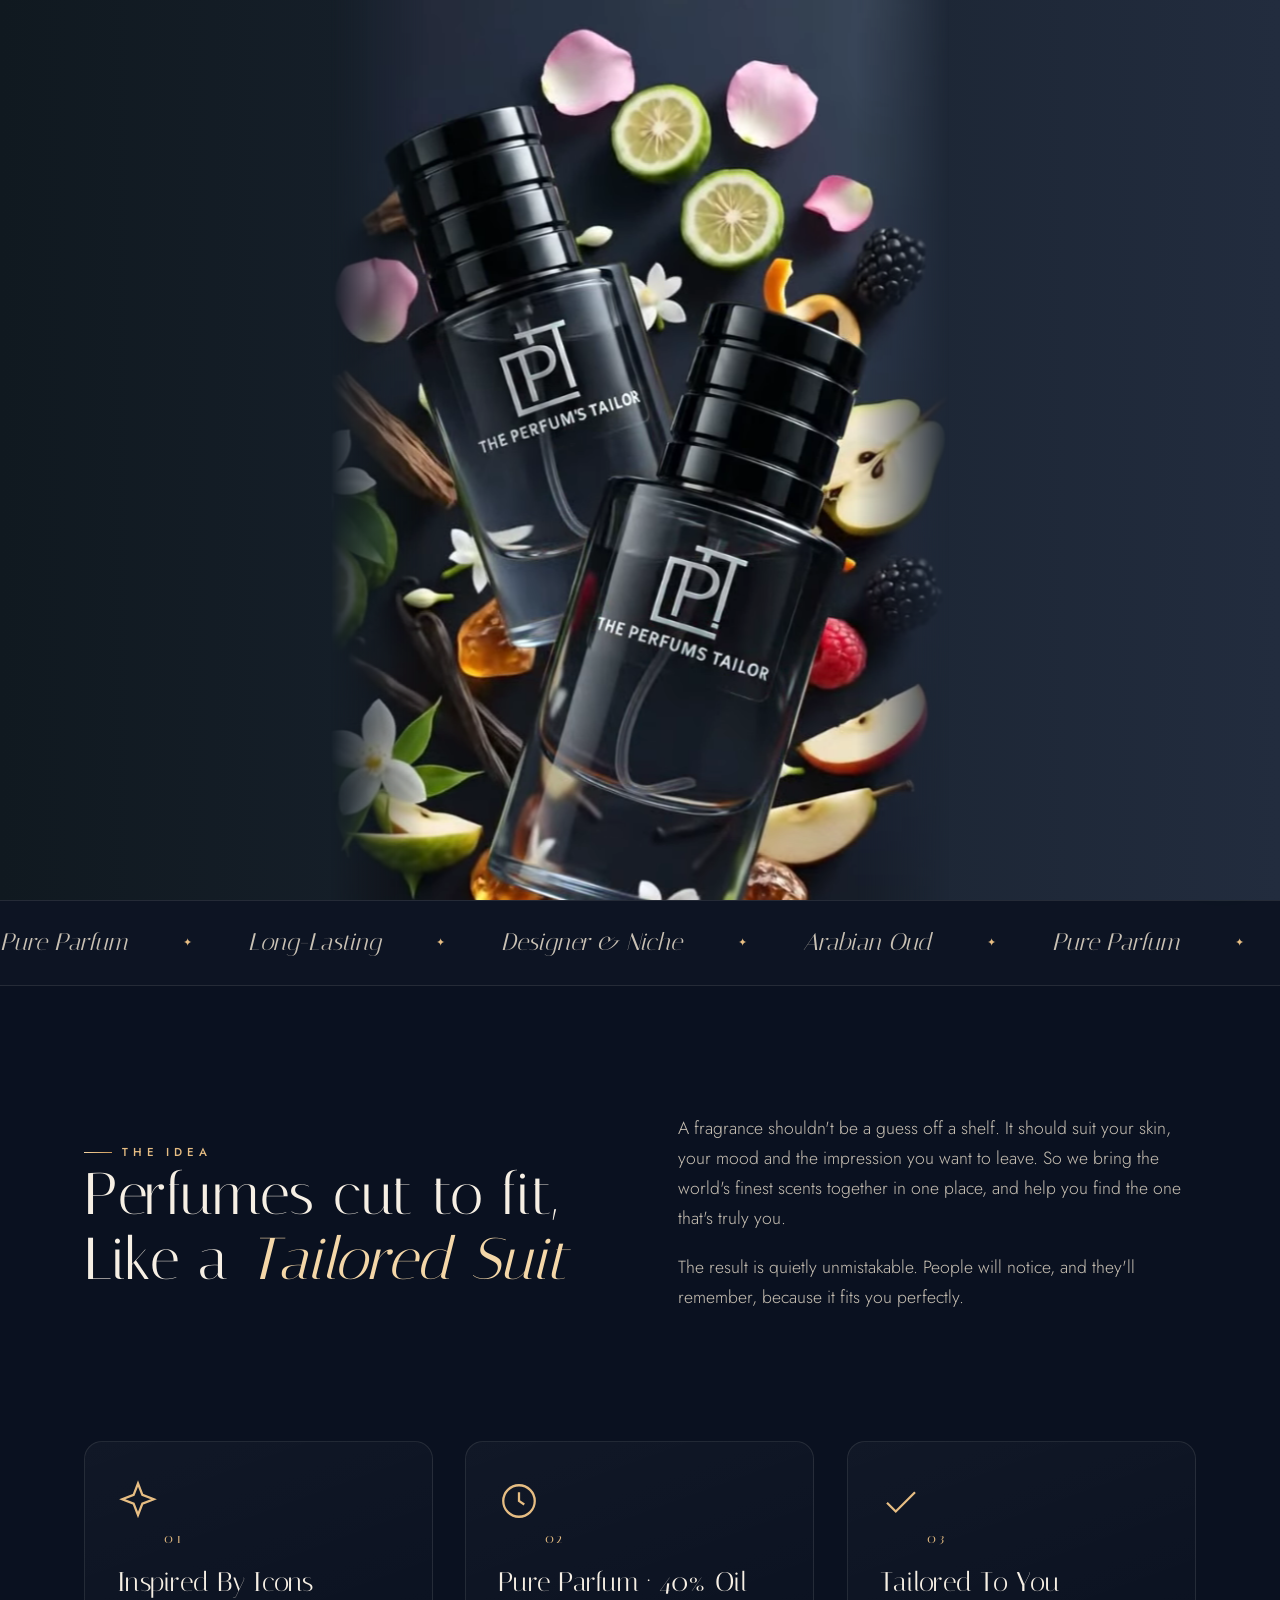
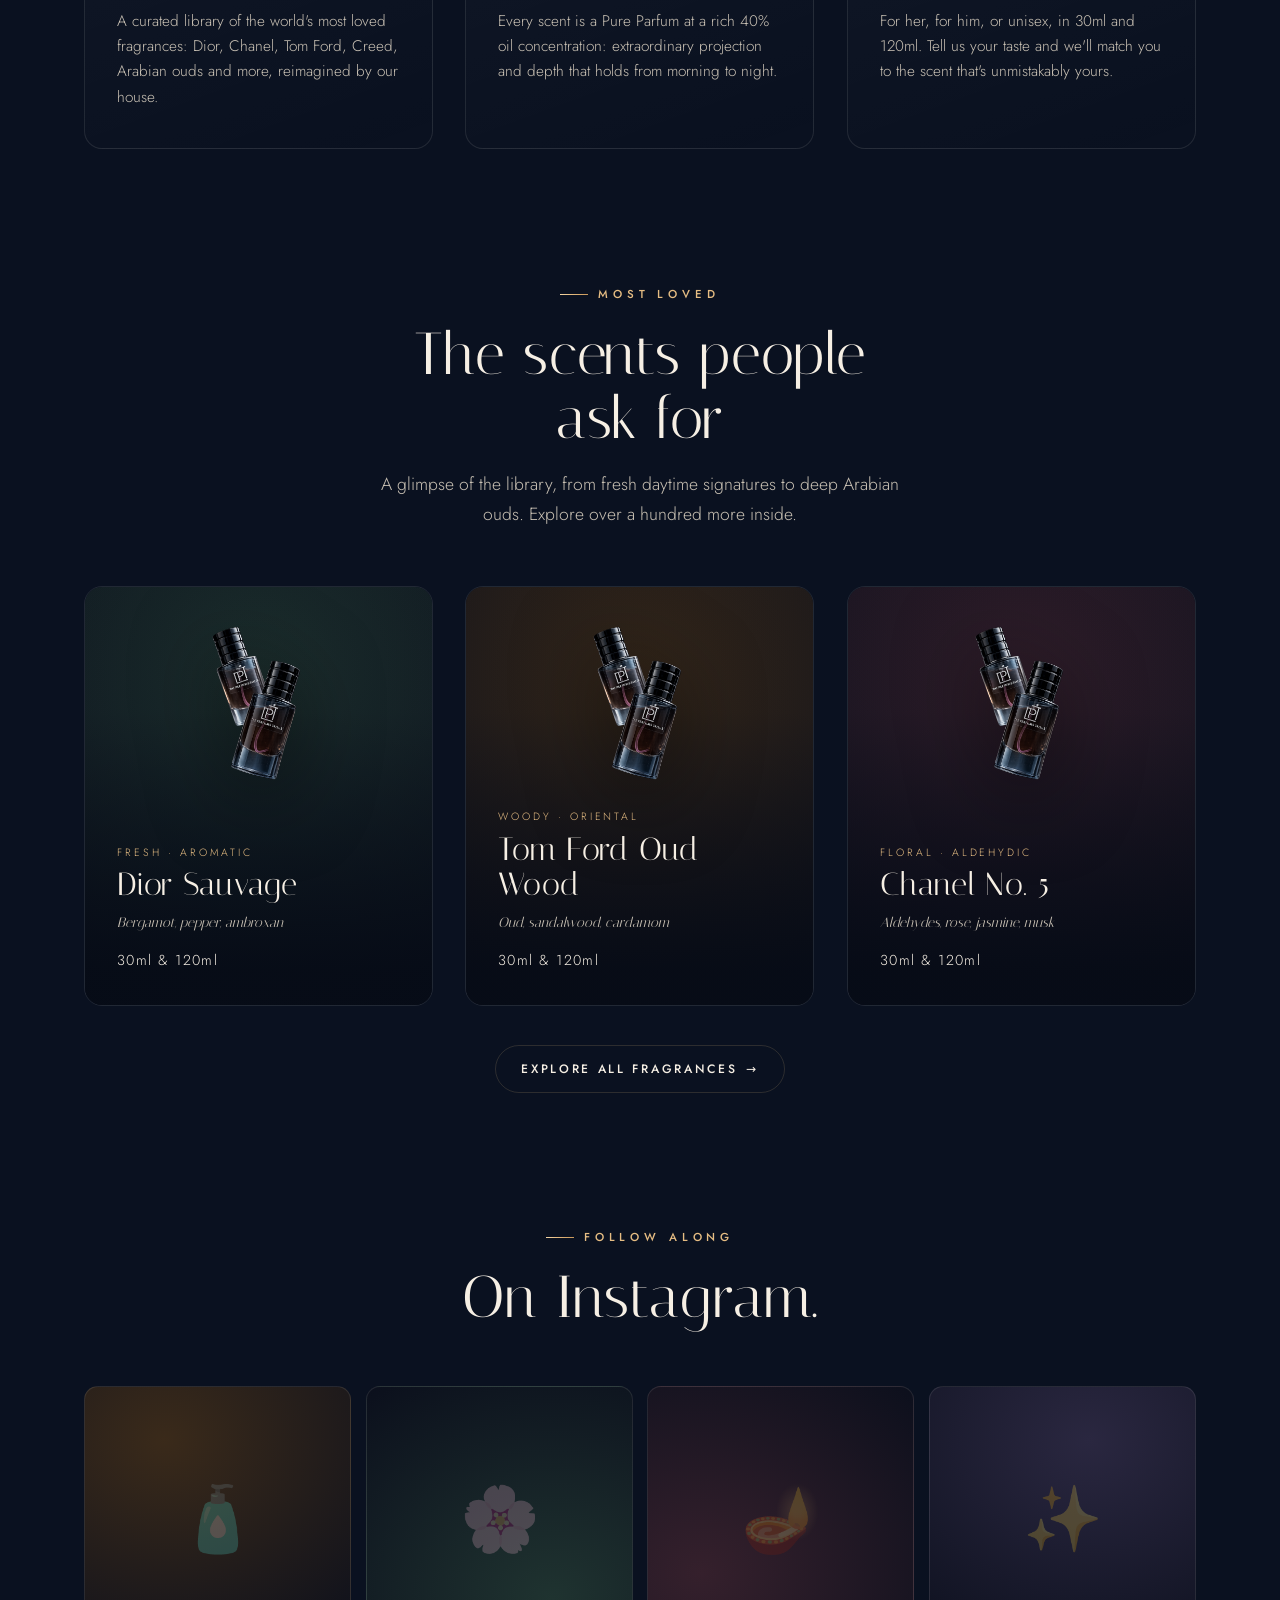
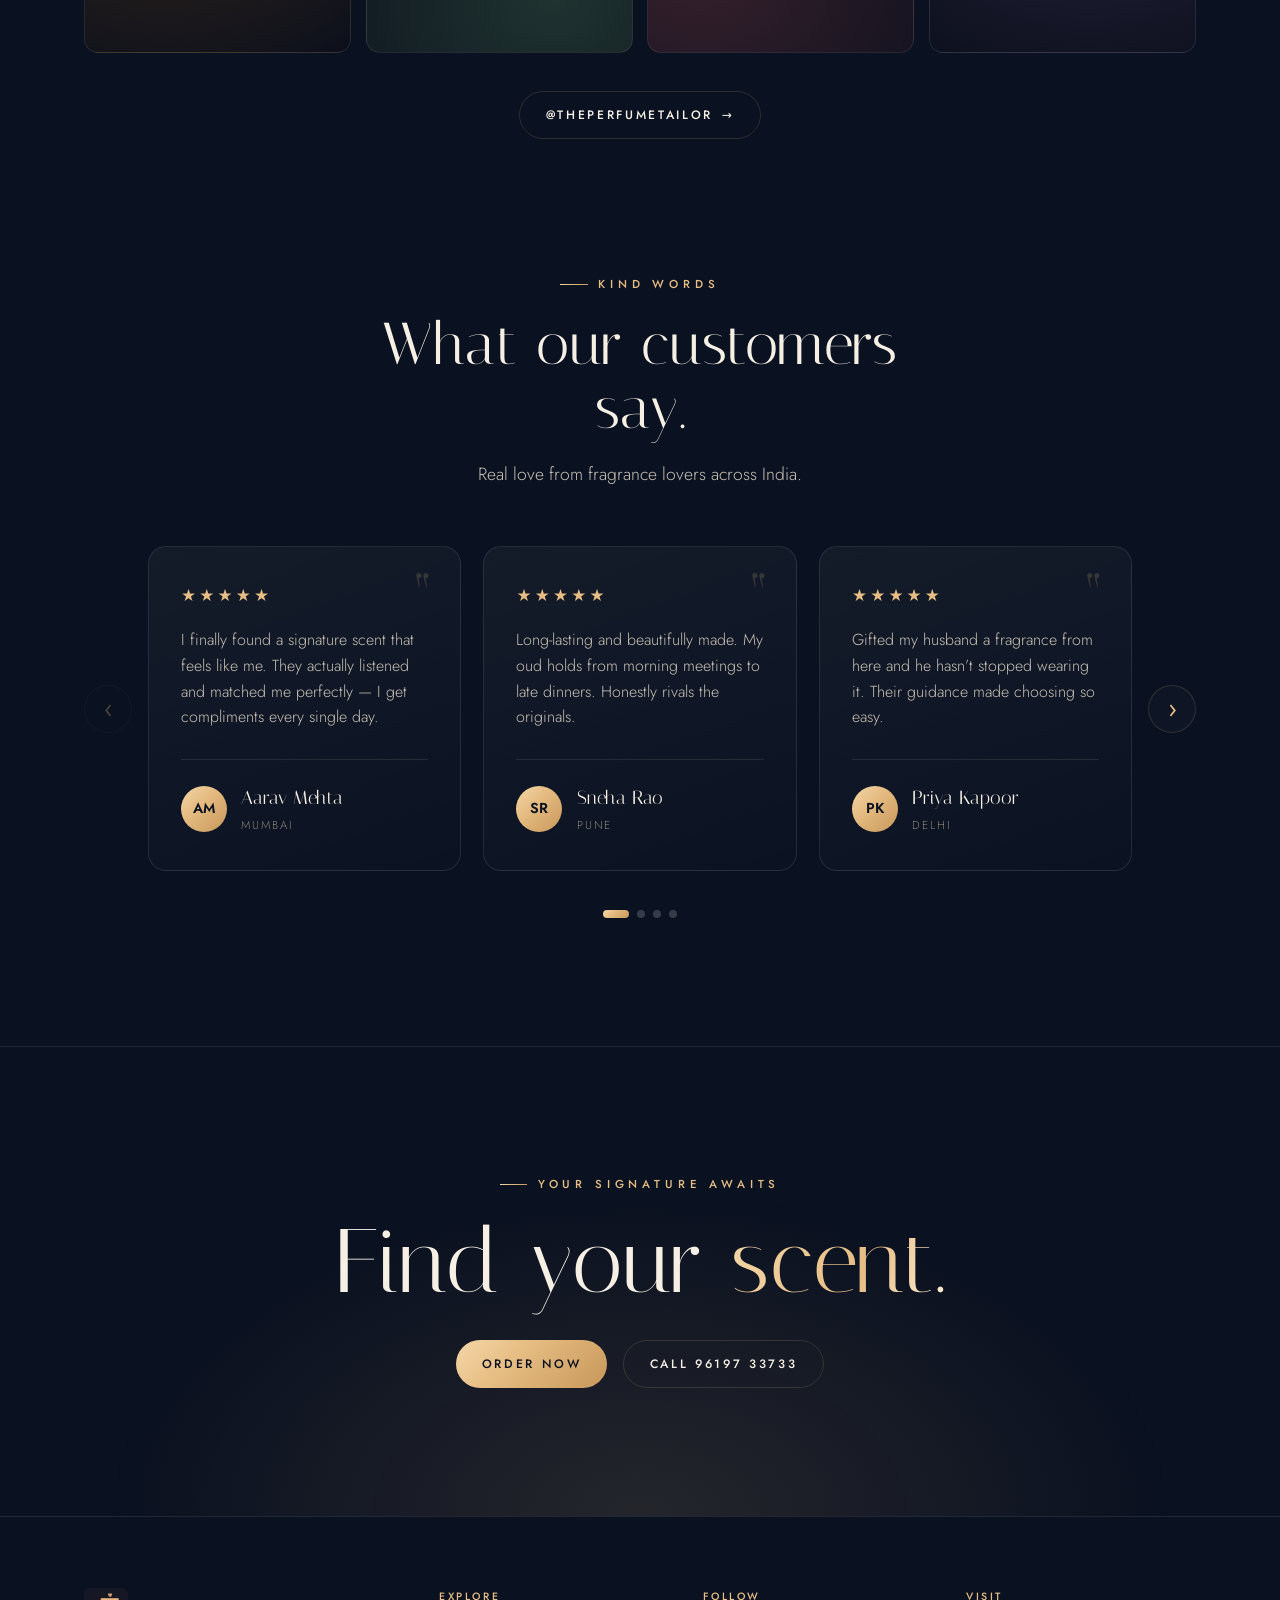
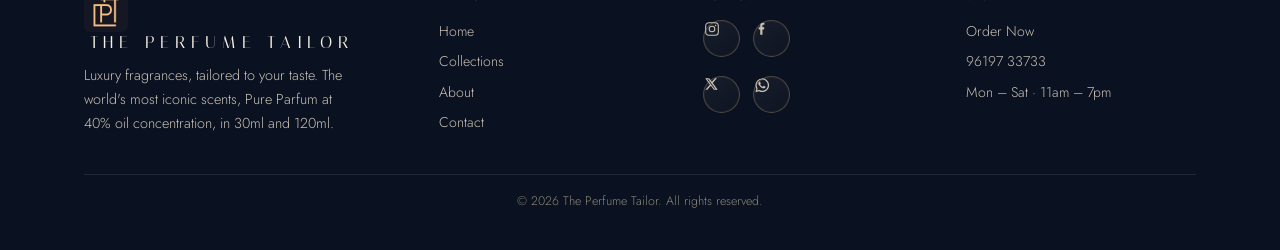
==== commit e0e98309: "Refine footer layout and copy" ====
--- a/index.html
+++ b/index.html
@@ -85,7 +85,7 @@
       <div class="wrap split">
         <div>
           <span class="eyebrow" data-reveal>The Idea</span>
-          <h2 data-reveal data-delay="1">Great perfume, cut to fit, <em>like a tailored suit.</em></h2>
+          <h2 data-reveal data-delay="1">Perfumes cut to fit, Like a <em> Tailored Suit</em></h2>
         </div>
         <div>
           <p class="lead" data-reveal data-delay="2">A fragrance shouldn't be a guess off a shelf. It should suit your skin, your mood and the impression you want to leave. So we bring the world's finest scents together in one place, and help you find the one that's truly you.</p>
@@ -125,7 +125,7 @@
       <div class="wrap">
         <div class="section-head" style="text-align:center;margin-inline:auto" data-reveal>
           <span class="eyebrow" style="justify-content:center;display:inline-flex">Most Loved</span>
-          <h2>The scents people ask for by name.</h2>
+          <h2>The scents people ask for </h2>
           <p class="lead" style="margin-inline:auto">A glimpse of the library, from fresh daytime signatures to deep Arabian ouds. Explore over a hundred more inside.</p>
         </div>
         <div class="coll-grid">
--- a/assets/css/style.css
+++ b/assets/css/style.css
@@ -795,38 +795,43 @@
 /* ==========================================================================
    FOOTER
    ========================================================================== */
-.footer { border-top: 1px solid var(--line-soft); padding-block: clamp(3.5rem,8vw,5rem); margin-top: 2rem; }
-.footer-top { display: grid; grid-template-columns: 1.4fr 1fr 1fr 1fr; gap: 2.5rem; }
+.footer { padding-block: clamp(2.2rem,5vw,3.2rem) clamp(1.6rem,4vw,2.4rem); margin-top: 1.25rem; }
+.footer-top { display: grid; grid-template-columns: 1.4fr 1fr 1fr 1fr; gap: clamp(1.5rem,3vw,2.1rem); }
 @media (max-width: 820px){ .footer-top { grid-template-columns: 1fr 1fr; gap: 2.5rem 1.5rem; } }
-.footer h4 { font-size: 0.68rem; letter-spacing: 0.24em; text-transform: uppercase; color: var(--gold); margin-bottom: 1.3rem; font-family: var(--font-body); font-weight: 500; }
-.footer-col a, .footer-col p { display: block; color: var(--cream-dim); font-size: 0.92rem; margin-bottom: 0.7rem; transition: color .3s; }
+.footer h4 { font-size: 0.66rem; letter-spacing: 0.24em; text-transform: uppercase; color: var(--gold); margin-bottom: 0.9rem; font-family: var(--font-body); font-weight: 500; }
+.footer-col a, .footer-col p { display: block; color: var(--cream-dim); font-size: 0.88rem; margin-bottom: 0.45rem; transition: color .3s; }
 .footer-col a:hover { color: var(--gold); }
-.footer .about-blurb { color: var(--cream-dim); font-size: 0.95rem; max-width: 34ch; margin: 1.2rem 0; }
-.footer-bottom { display: flex; justify-content: space-between; align-items: center; margin-top: 3.5rem; padding-top: 1.8rem; border-top: 1px solid var(--line-soft); font-size: 0.78rem; color: var(--muted); flex-wrap: wrap; gap: 1rem; }
+.footer .brand { align-items: flex-start; gap: 0.95rem; }
+.footer .brand-name { transform: translateY(0.28rem); line-height: 1.12; }
+.footer .about-blurb { color: var(--cream-dim); font-size: 0.9rem; max-width: 34ch; margin: 0.55rem 0 0; }
+.footer-bottom { display: flex; justify-content: center; align-items: center; margin-top: 2rem; padding-top: 1rem; border-top: 1px solid var(--line-soft); font-size: 0.78rem; color: var(--muted); text-align: center; flex-wrap: wrap; gap: 1rem; }
 .footer-bottom .socials { display: flex; gap: 0.8rem; }
 
 /* Social icons in a 2×2 grid inside the "Follow" footer column */
-.footer-socials {
-  display: grid;
-  grid-template-columns: repeat(2, max-content);
-  gap: 0.75rem;
-}
+.footer-socials { display: grid; grid-template-columns: repeat(2, max-content); gap: 0.72rem 0.8rem; }
 
 /* Circular social icon buttons — gold outline, fills gold on hover */
 .social-ic {
   display: flex; align-items: center; justify-content: center;
-  width: 40px; height: 40px; flex: none;
-  border: 1px solid var(--line); border-radius: 50%;
-  color: var(--gold);
-  background: radial-gradient(80% 80% at 30% 25%, rgba(230,189,131,0.08), transparent 70%);
-  transition: transform .4s var(--ease), border-color .4s, background .4s var(--ease), color .4s;
-}
-.social-ic svg { width: 17px; height: 17px; }
+  width: 37px; height: 37px; flex: none;
+  border: 1px solid rgba(230, 189, 131, 0.28); border-radius: 50%;
+  color: var(--gold-lite);
+  background:
+    linear-gradient(145deg, rgba(246,239,228,0.06), rgba(230,189,131,0.02)),
+    rgba(10,17,32,0.24);
+  box-shadow: inset 0 0 0 1px rgba(246,239,228,0.03);
+  transition: transform .4s var(--ease), border-color .4s, background .4s var(--ease), color .4s, box-shadow .4s;
+}
+.social-ic svg { display: block; width: 16px; height: 16px; overflow: visible; }
+.social-ic[aria-label="Facebook"] svg { width: 15px; height: 15px; }
+.social-ic[aria-label="X (Twitter)"] svg { width: 14px; height: 14px; }
+.social-ic[aria-label="WhatsApp"] svg { width: 16.5px; height: 16.5px; }
 .social-ic:hover {
-  transform: translateY(-3px) rotate(-6deg);
+  transform: translateY(-2px);
   border-color: var(--gold);
   background: var(--grad-gold);
   color: var(--ink);
+  box-shadow: 0 10px 24px rgba(230,189,131,0.12);
 }
 
 /* ==========================================================================
@@ -887,7 +892,7 @@
 /* Phones */
 @media (max-width: 560px) {
   .footer-top { grid-template-columns: 1fr; gap: 2rem; }
-  .footer-bottom { flex-direction: column; align-items: flex-start; gap: 0.8rem; }
+  .footer-bottom { flex-direction: column; align-items: center; gap: 0.8rem; }
   .info-row .v, .info-row .v a { overflow-wrap: anywhere; }
   .hero-actions { width: 100%; }
   .hero-actions .btn { flex: 1 1 auto; justify-content: center; }
@@ -1082,7 +1087,7 @@
 /* ---- Footer: single column sooner on very small phones ---- */
 @media (max-width: 400px) {
   .footer-top { grid-template-columns: 1fr; }
-  .footer-bottom { flex-direction: column; align-items: flex-start; gap: 0.5rem; }
+  .footer-bottom { flex-direction: column; align-items: center; gap: 0.5rem; }
 }
 
 /* ---- Very small phones (320px): hide brand name in the nav if too cramped
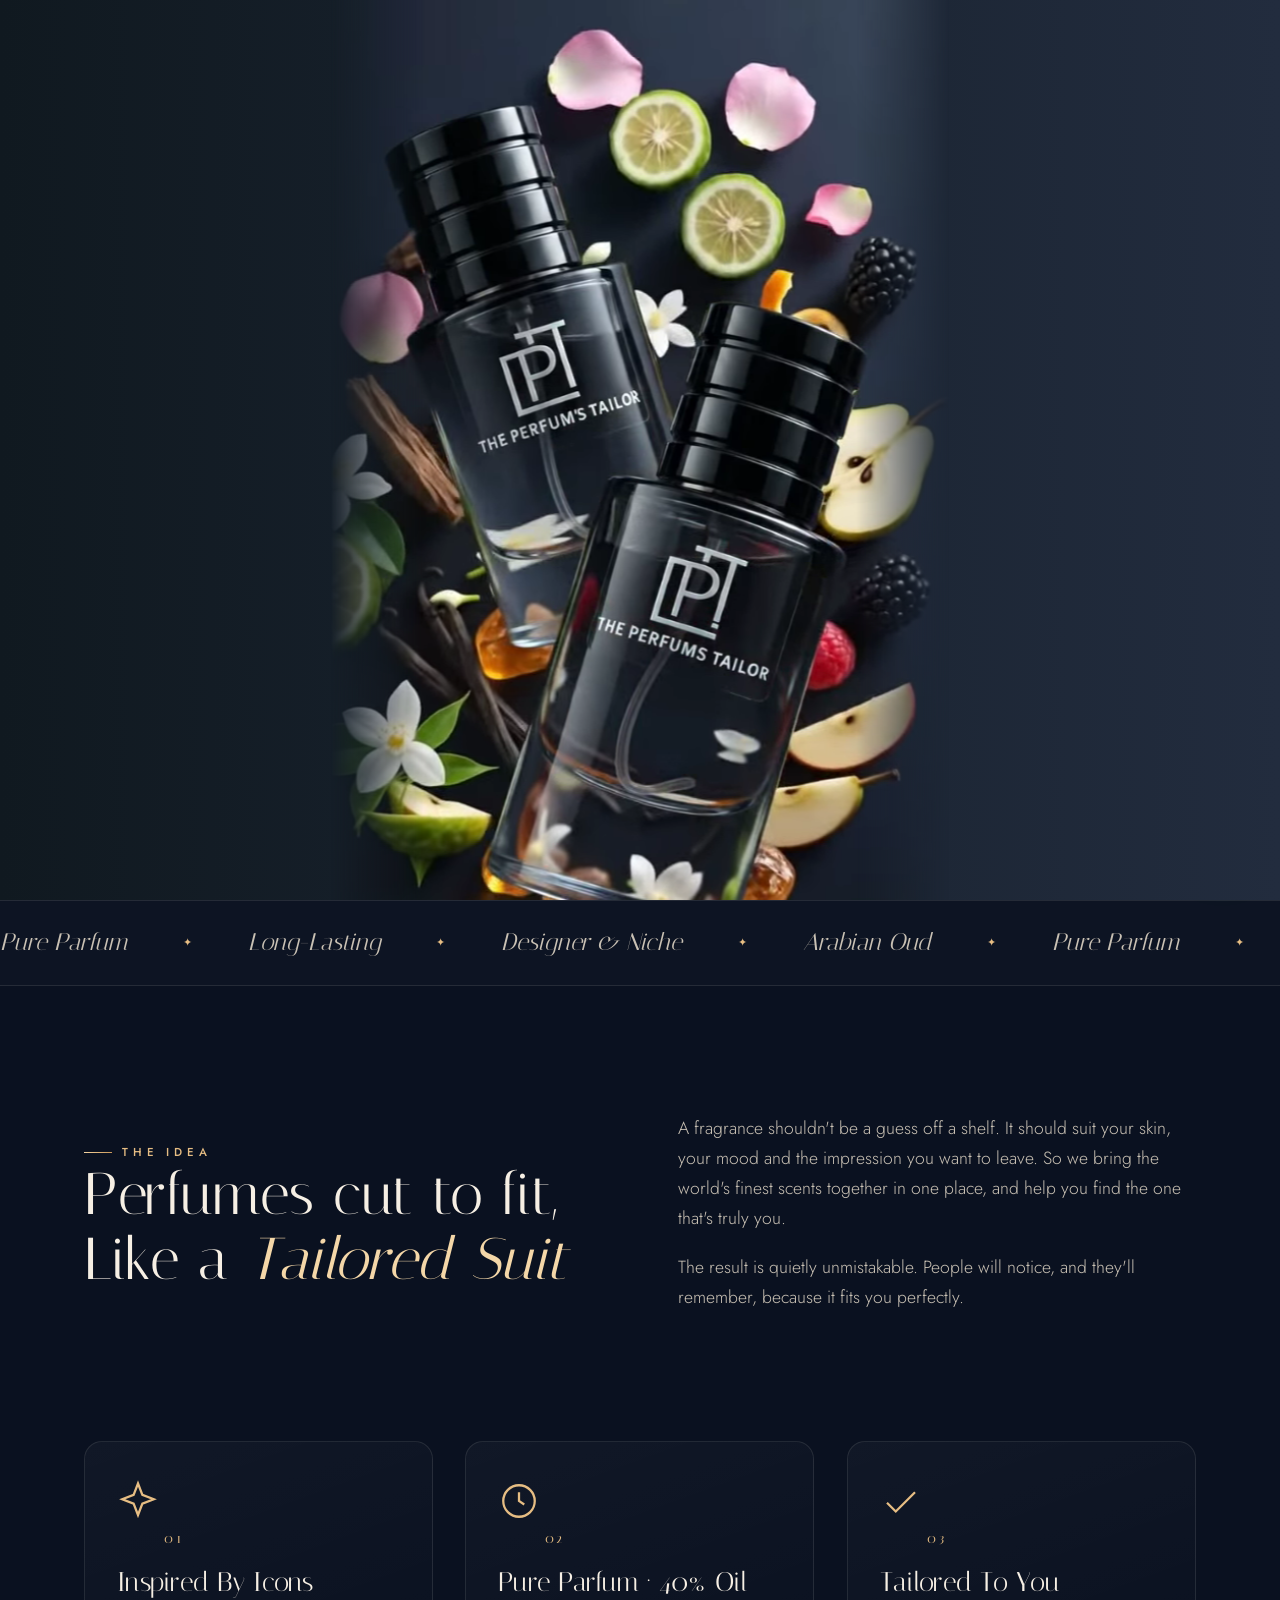
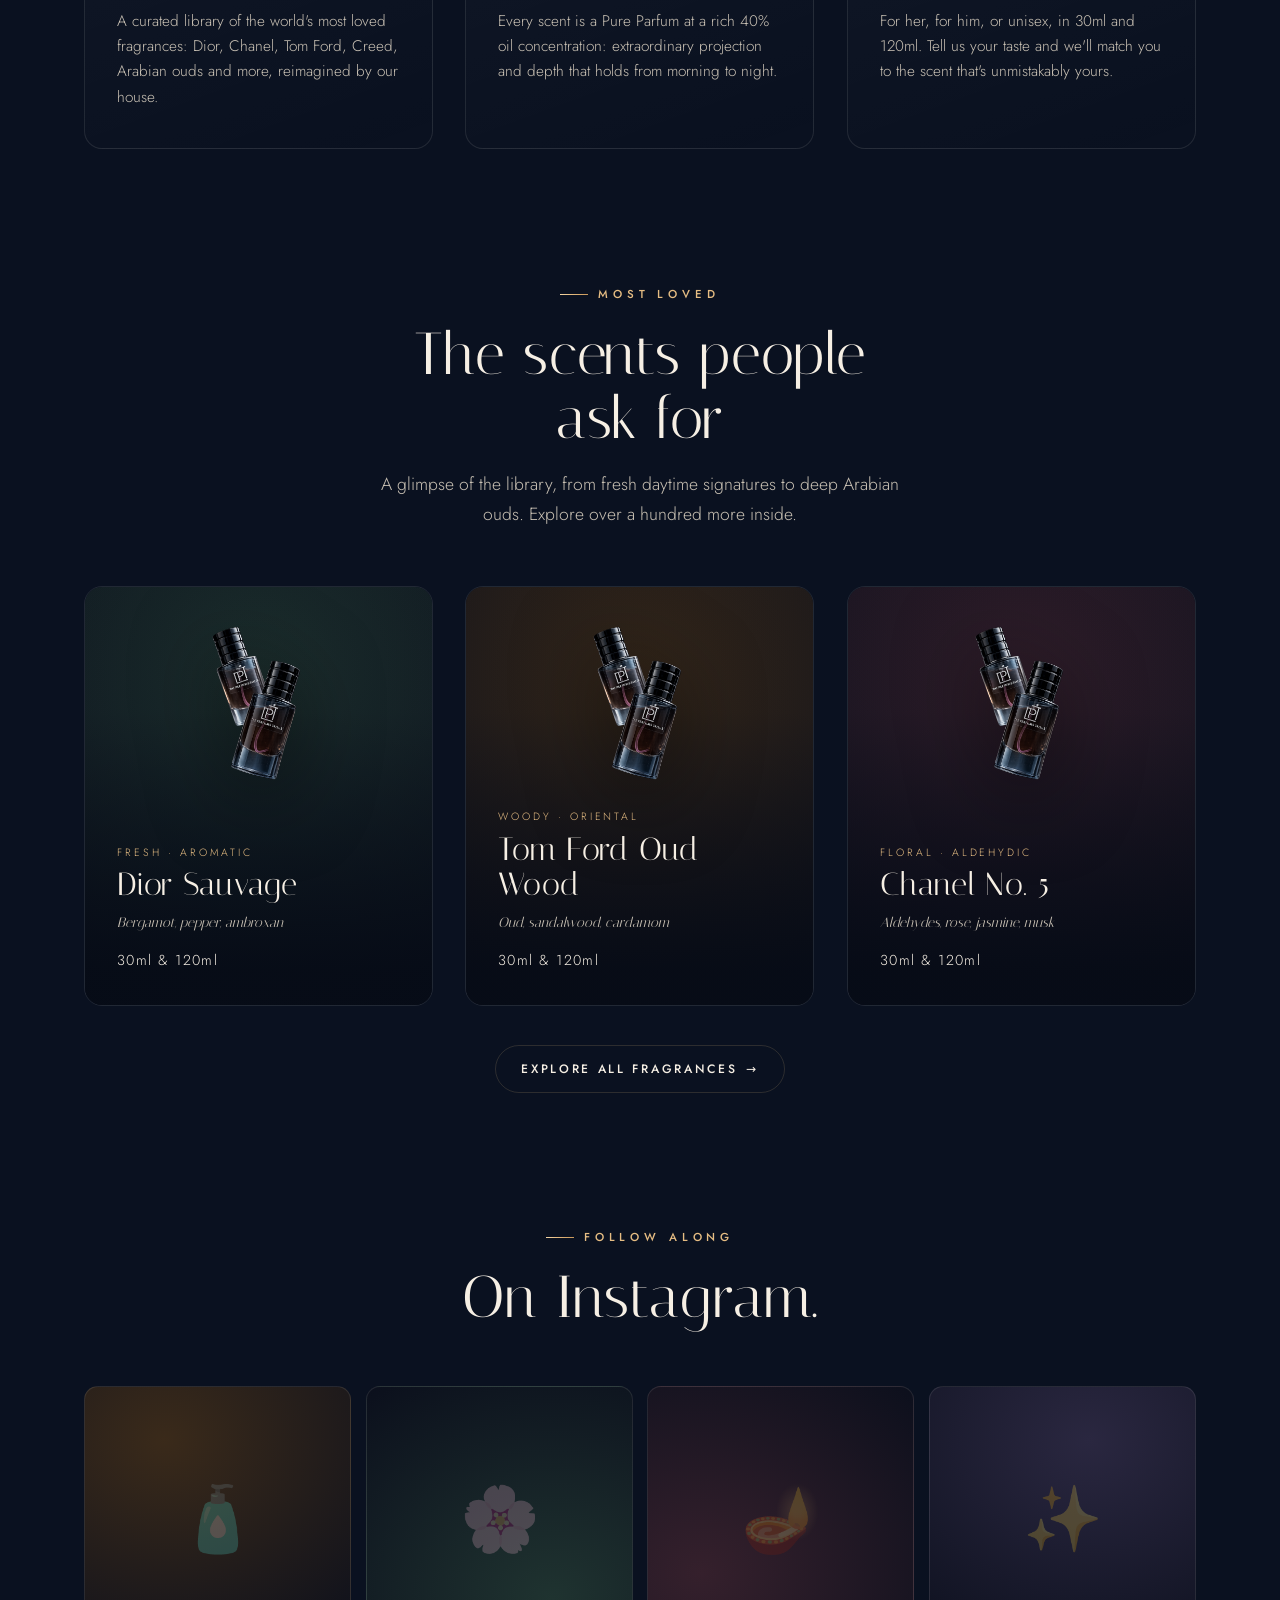
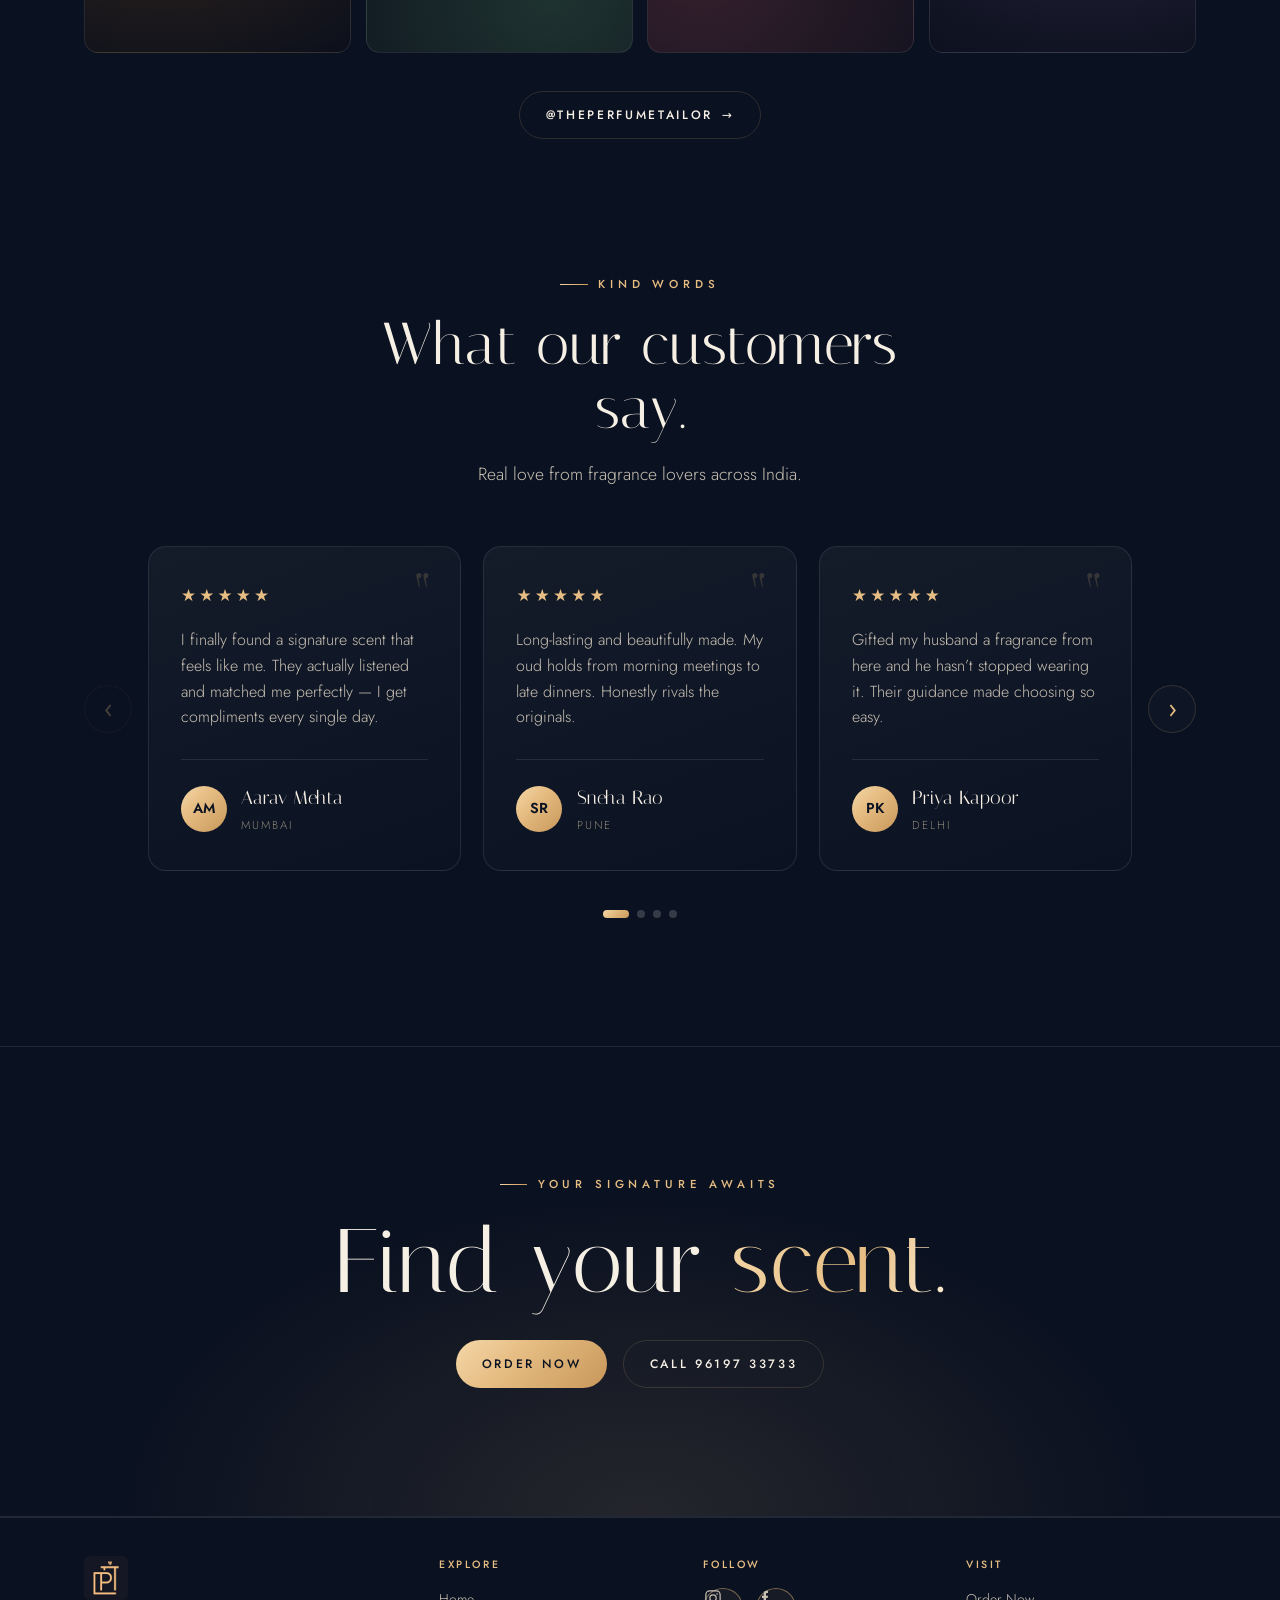
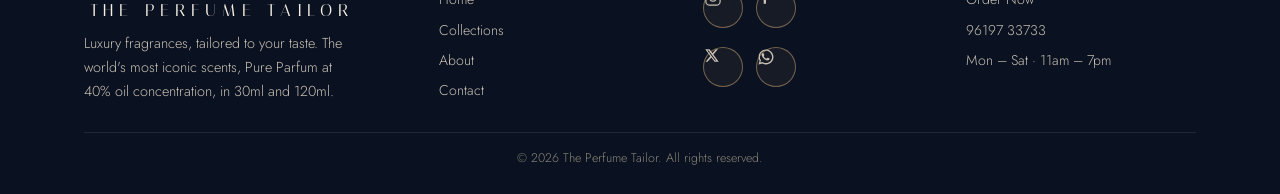
==== commit fb8b4df6: "Footer: compact height, fix double border, improve social icon visibility; intro video edge mask - R" ====
--- a/index.html
+++ b/index.html
@@ -7,7 +7,7 @@
   <meta name="description" content="The Perfume Tailor brings you the world's most iconic fragrances, tailored to your taste in 30ml and 120ml." />
   <link rel="preconnect" href="https://fonts.googleapis.com" />
   <link rel="preconnect" href="https://fonts.gstatic.com" crossorigin />
-  <link rel="stylesheet" href="assets/css/style.css?v=20260737" />
+  <link rel="stylesheet" href="assets/css/style.css?v=20260716" />
   <link rel="icon" href="favicon.ico" sizes="any" />
   <link rel="icon" type="image/png" sizes="32x32" href="assets/img/favicon-32x32.png" />
   <link rel="icon" type="image/png" sizes="16x16" href="assets/img/favicon-16x16.png" />
@@ -285,7 +285,7 @@
   })();
   </script>
   <script src="assets/js/reviews.js"></script>
-  <script src="assets/js/main.js?v=20260737"></script>
+  <script src="assets/js/main.js?v=20260716"></script>
   <script src="assets/js/wa-float.js"></script>
   <script>
   /* ---- Intro video: only on fresh load, skip on internal nav / back ---- */
@@ -329,3 +329,4 @@
   </script>
 </body>
 </html>
+
--- a/assets/css/style.css
+++ b/assets/css/style.css
@@ -795,7 +795,9 @@
 /* ==========================================================================
    FOOTER
    ========================================================================== */
-.footer { padding-block: clamp(2.2rem,5vw,3.2rem) clamp(1.6rem,4vw,2.4rem); margin-top: 1.25rem; }
+.footer { padding-block: clamp(1.6rem,3.5vw,2.4rem) clamp(1rem,2.5vw,1.6rem); border-top: 1px solid var(--line-soft); }
+/* suppress cta-band's own bottom border so it doesn't double-up with footer's top border */
+.cta-band + .footer, .cta-band ~ * + .footer { border-top: none; }
 .footer-top { display: grid; grid-template-columns: 1.4fr 1fr 1fr 1fr; gap: clamp(1.5rem,3vw,2.1rem); }
 @media (max-width: 820px){ .footer-top { grid-template-columns: 1fr 1fr; gap: 2.5rem 1.5rem; } }
 .footer h4 { font-size: 0.66rem; letter-spacing: 0.24em; text-transform: uppercase; color: var(--gold); margin-bottom: 0.9rem; font-family: var(--font-body); font-weight: 500; }
@@ -804,7 +806,7 @@
 .footer .brand { align-items: flex-start; gap: 0.95rem; }
 .footer .brand-name { transform: translateY(0.28rem); line-height: 1.12; }
 .footer .about-blurb { color: var(--cream-dim); font-size: 0.9rem; max-width: 34ch; margin: 0.55rem 0 0; }
-.footer-bottom { display: flex; justify-content: center; align-items: center; margin-top: 2rem; padding-top: 1rem; border-top: 1px solid var(--line-soft); font-size: 0.78rem; color: var(--muted); text-align: center; flex-wrap: wrap; gap: 1rem; }
+.footer-bottom { display: flex; justify-content: center; align-items: center; margin-top: 1.4rem; padding-top: 0.9rem; border-top: 1px solid var(--line-soft); font-size: 0.78rem; color: var(--muted); text-align: center; flex-wrap: wrap; gap: 1rem; }
 .footer-bottom .socials { display: flex; gap: 0.8rem; }
 
 /* Social icons in a 2×2 grid inside the "Follow" footer column */
@@ -813,19 +815,16 @@
 /* Circular social icon buttons — gold outline, fills gold on hover */
 .social-ic {
   display: flex; align-items: center; justify-content: center;
-  width: 37px; height: 37px; flex: none;
-  border: 1px solid rgba(230, 189, 131, 0.28); border-radius: 50%;
-  color: var(--gold-lite);
-  background:
-    linear-gradient(145deg, rgba(246,239,228,0.06), rgba(230,189,131,0.02)),
-    rgba(10,17,32,0.24);
-  box-shadow: inset 0 0 0 1px rgba(246,239,228,0.03);
+  width: 40px; height: 40px; flex: none;
+  border: 1px solid rgba(230, 189, 131, 0.45); border-radius: 50%;
+  color: var(--gold);
+  background: rgba(230,189,131,0.06);
   transition: transform .4s var(--ease), border-color .4s, background .4s var(--ease), color .4s, box-shadow .4s;
 }
-.social-ic svg { display: block; width: 16px; height: 16px; overflow: visible; }
-.social-ic[aria-label="Facebook"] svg { width: 15px; height: 15px; }
-.social-ic[aria-label="X (Twitter)"] svg { width: 14px; height: 14px; }
-.social-ic[aria-label="WhatsApp"] svg { width: 16.5px; height: 16.5px; }
+.social-ic svg { display: block; width: 18px; height: 18px; overflow: visible; }
+.social-ic[aria-label="Facebook"] svg { width: 16px; height: 16px; }
+.social-ic[aria-label="X (Twitter)"] svg { width: 15px; height: 15px; }
+.social-ic[aria-label="WhatsApp"] svg { width: 18px; height: 18px; }
 .social-ic:hover {
   transform: translateY(-2px);
   border-color: var(--gold);
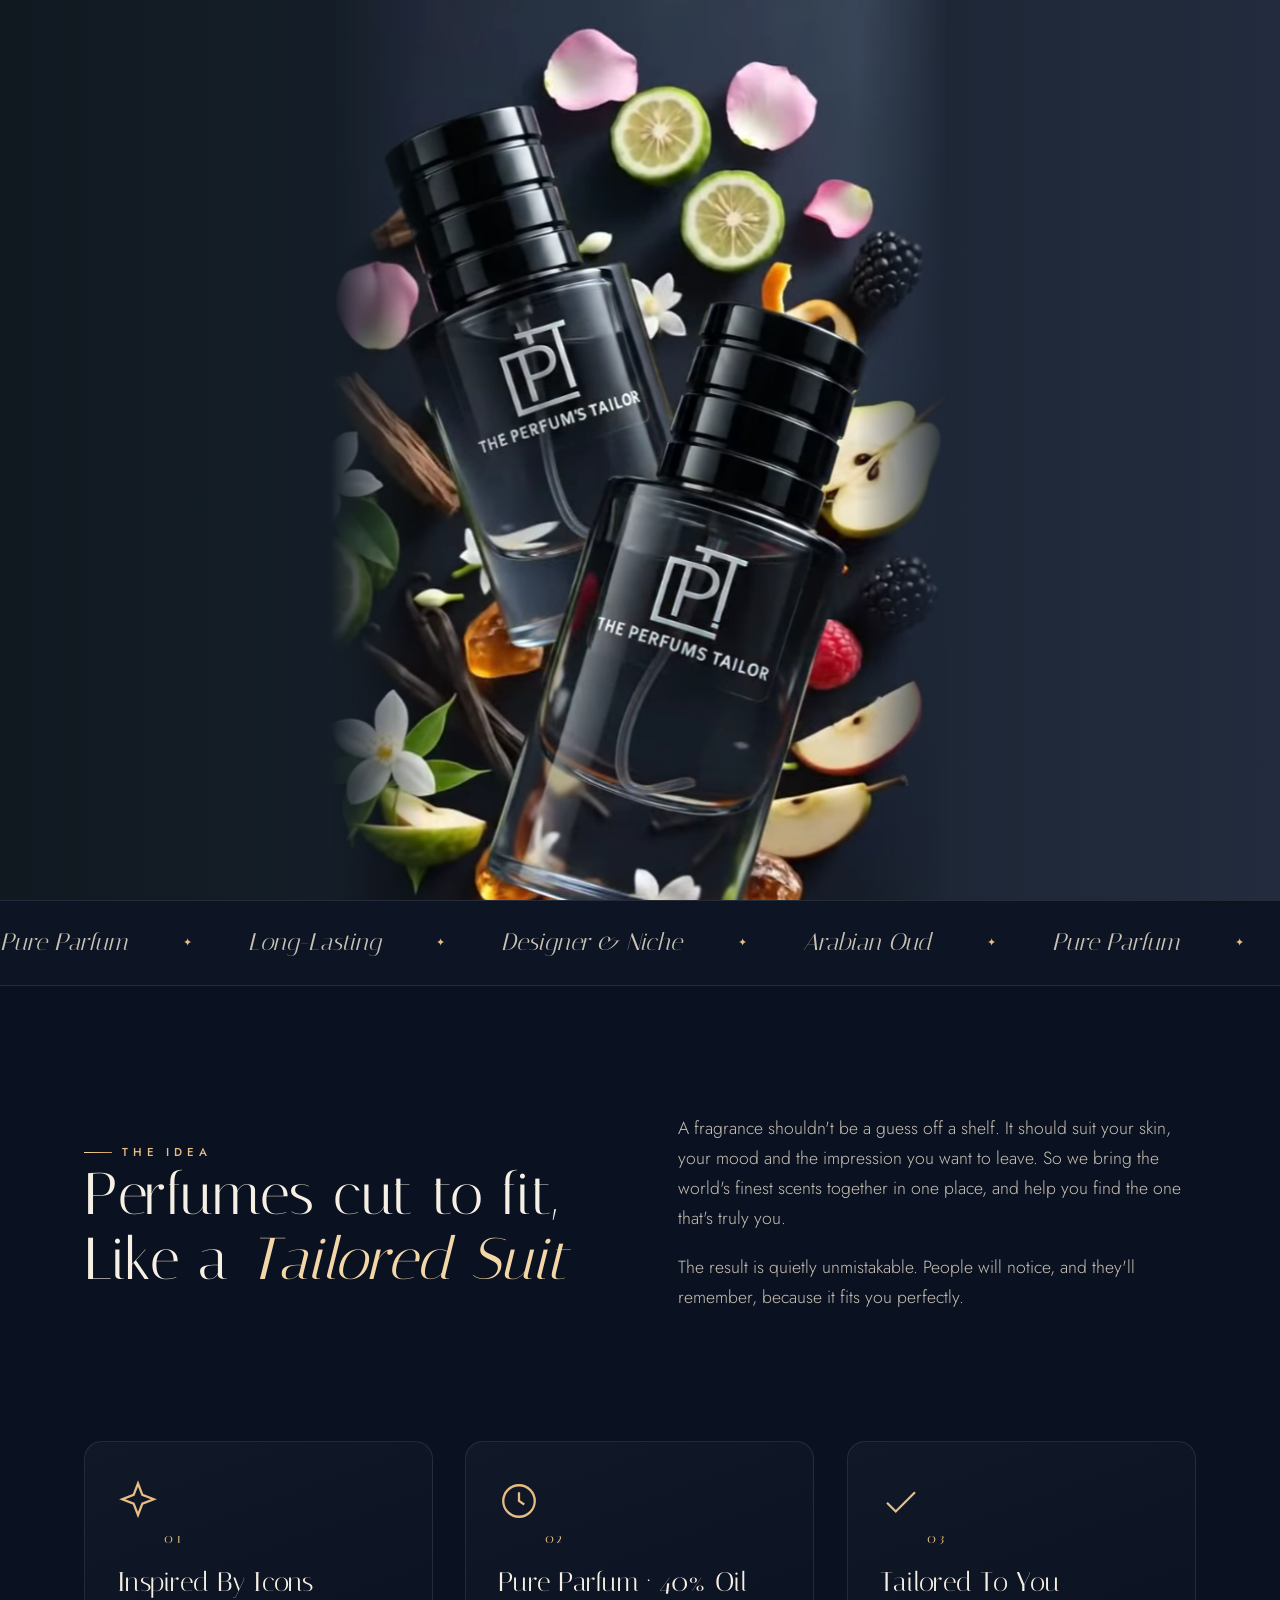
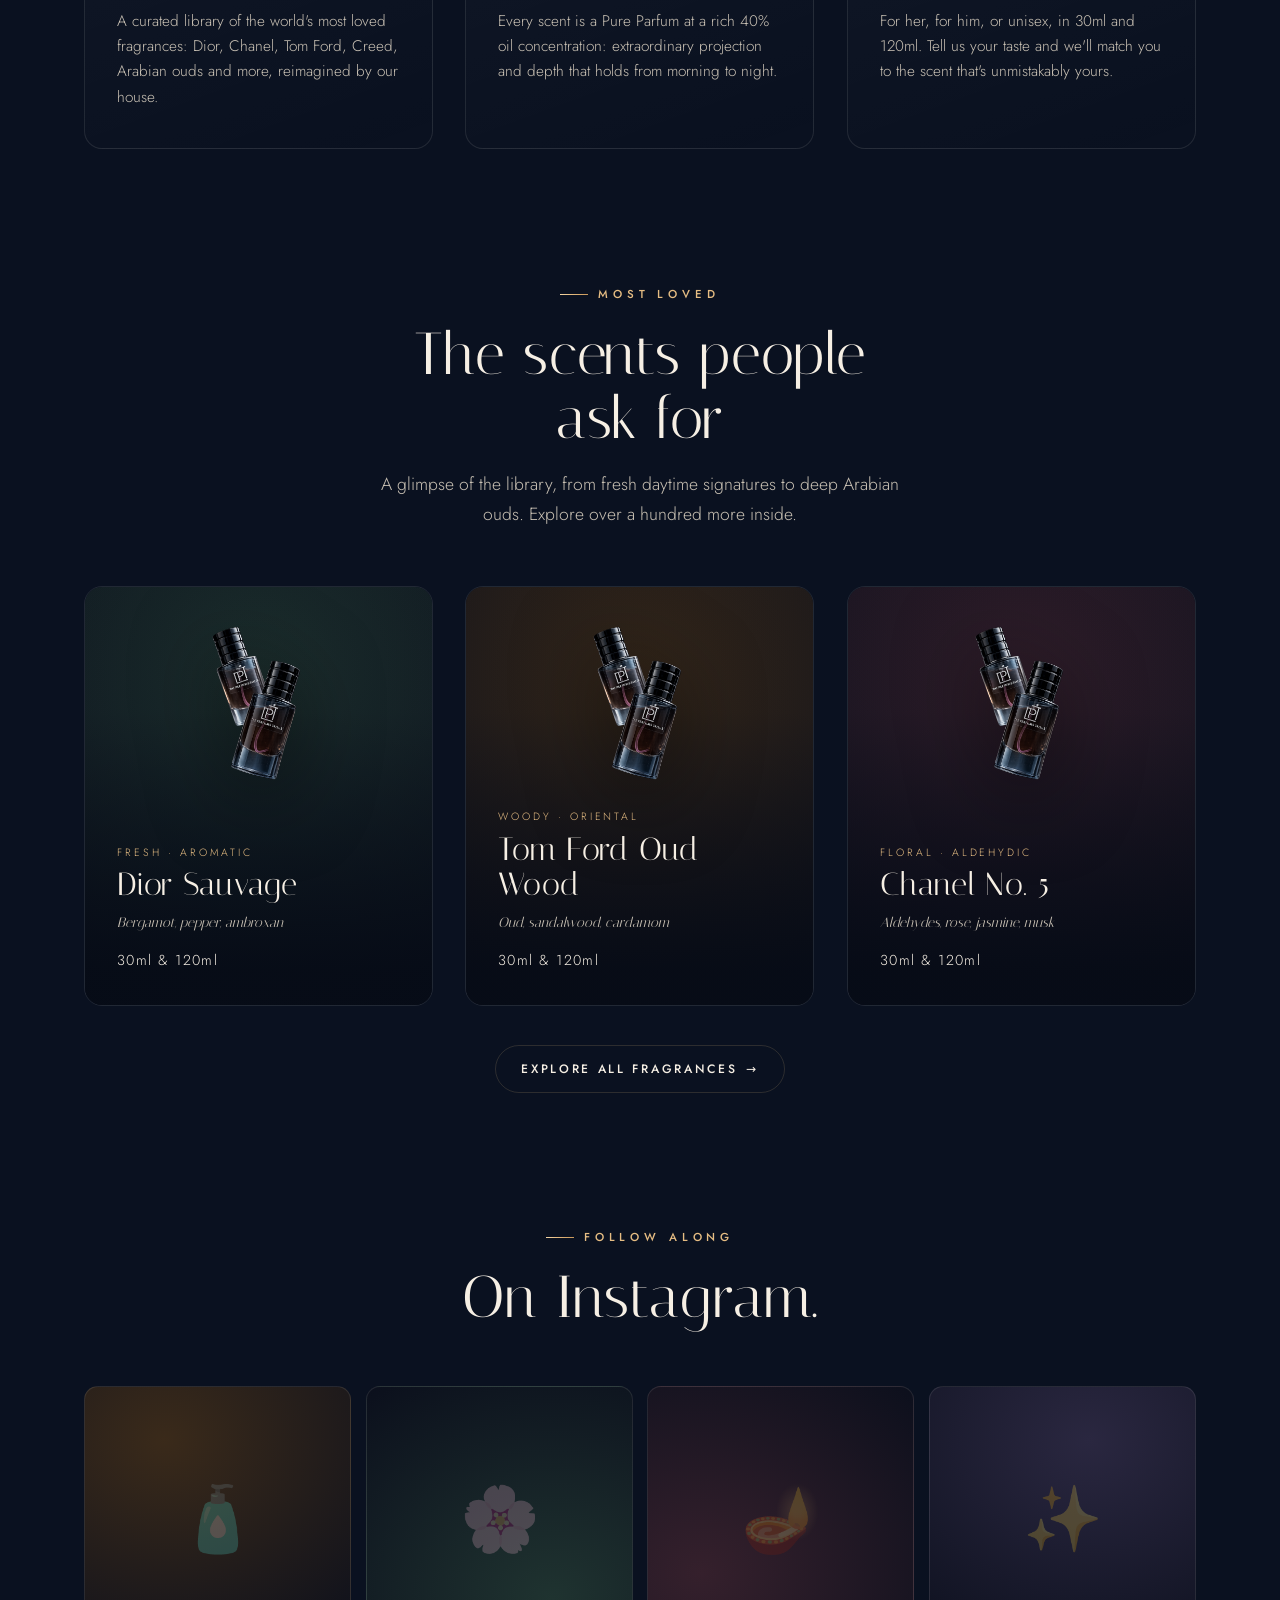
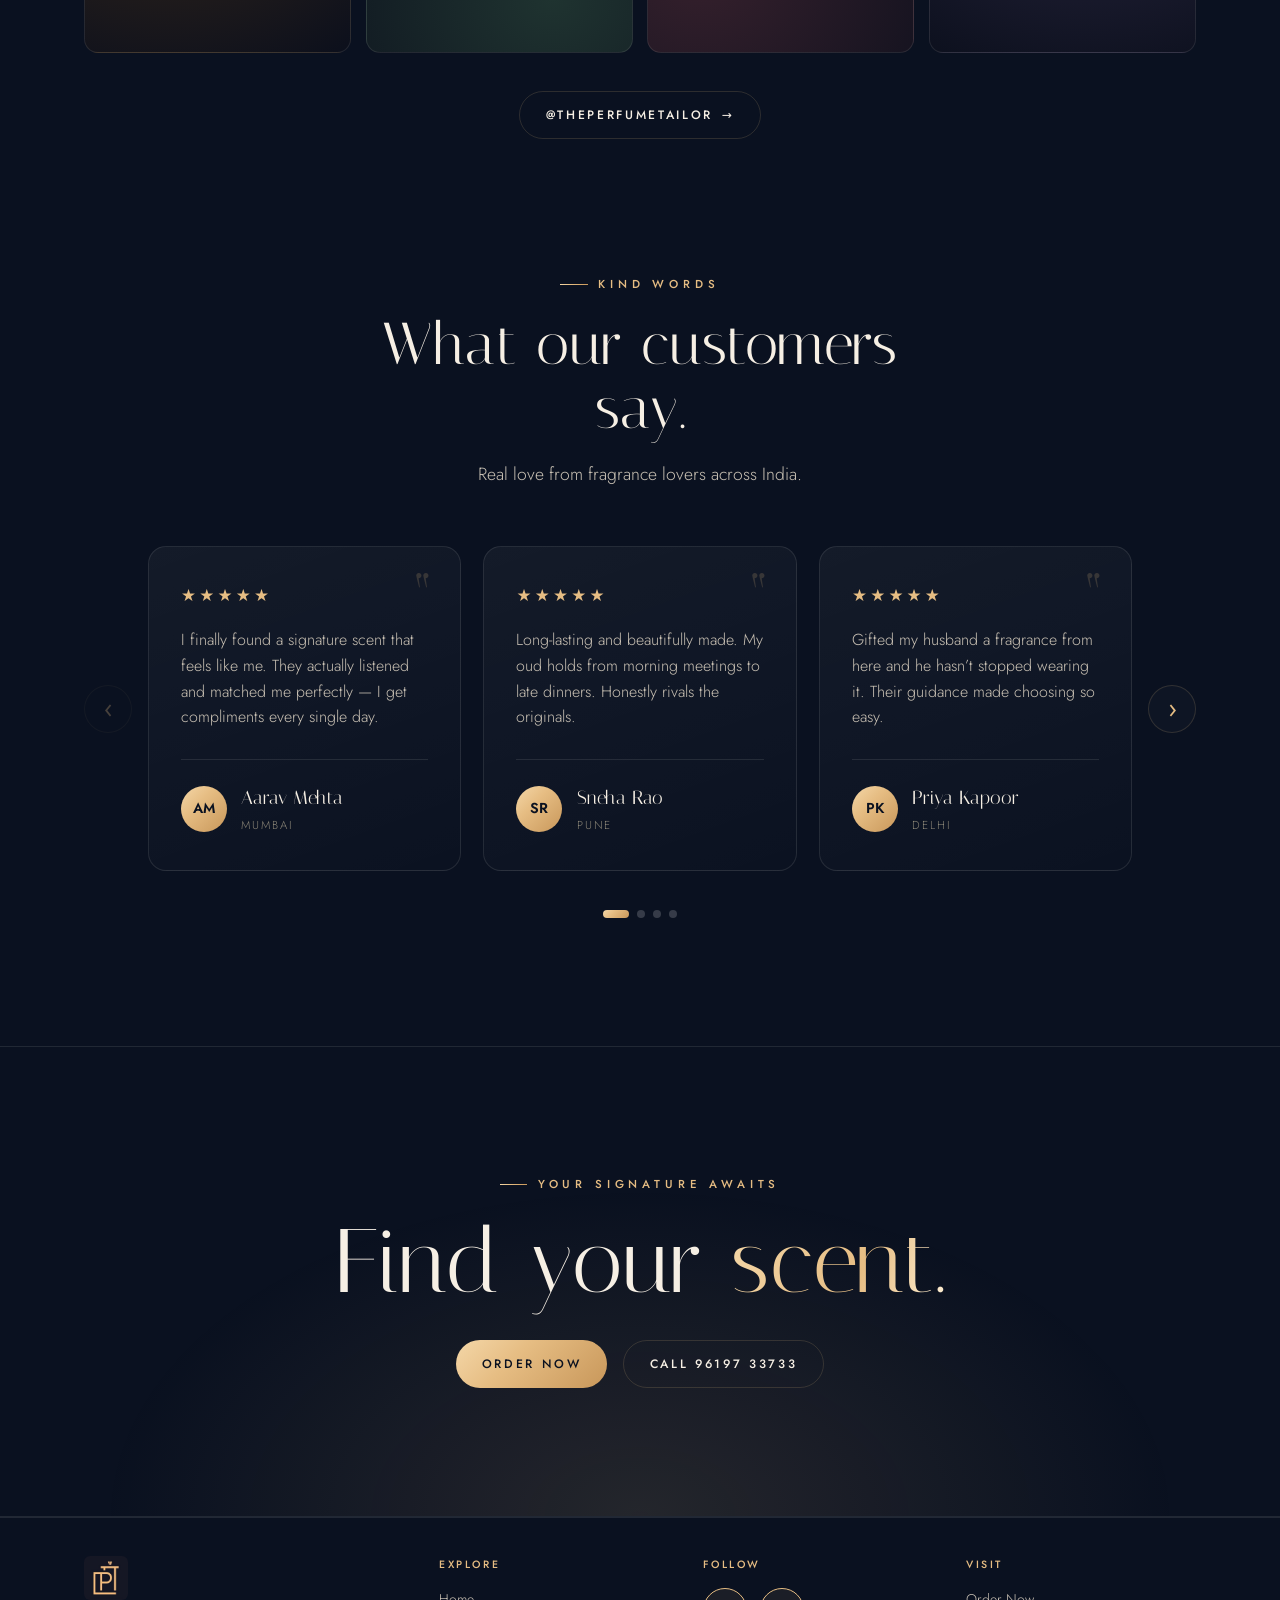
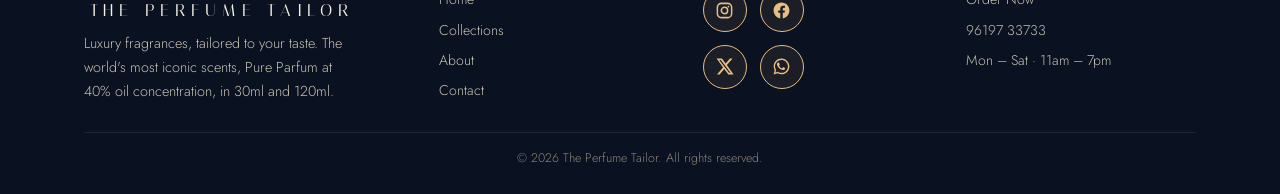
==== commit 7dc7e04c: "Footer socials: rebuild icons from scratch — fix off-center bug Root cause: `.footer-col a { display" ====
--- a/index.html
+++ b/index.html
@@ -7,7 +7,7 @@
   <meta name="description" content="The Perfume Tailor brings you the world's most iconic fragrances, tailored to your taste in 30ml and 120ml." />
   <link rel="preconnect" href="https://fonts.googleapis.com" />
   <link rel="preconnect" href="https://fonts.gstatic.com" crossorigin />
-  <link rel="stylesheet" href="assets/css/style.css?v=20260716" />
+  <link rel="stylesheet" href="assets/css/style.css?v=20260716b" />
   <link rel="icon" href="favicon.ico" sizes="any" />
   <link rel="icon" type="image/png" sizes="32x32" href="assets/img/favicon-32x32.png" />
   <link rel="icon" type="image/png" sizes="16x16" href="assets/img/favicon-16x16.png" />
@@ -239,14 +239,14 @@
         <div class="footer-col">
           <h4>Follow</h4>
           <div class="footer-socials">
-            <a class="social-ic" href="https://www.instagram.com/theperfumetailor/" target="_blank" rel="noopener" aria-label="Instagram">
-              <svg viewBox="0 0 24 24" fill="none" stroke="currentColor" stroke-width="1.6"><rect x="2.5" y="2.5" width="19" height="19" rx="5"/><circle cx="12" cy="12" r="4.2"/><circle cx="17.4" cy="6.6" r="1.1" fill="currentColor" stroke="none"/></svg>
+            <a class="social-ic is-instagram" href="https://www.instagram.com/theperfumetailor/" target="_blank" rel="noopener" aria-label="Instagram">
+              <svg viewBox="0 0 24 24" fill="none" stroke="currentColor" stroke-width="1.9" stroke-linecap="round" stroke-linejoin="round"><rect x="3" y="3" width="18" height="18" rx="5"/><circle cx="12" cy="12" r="4"/><circle cx="17" cy="7" r="1.15" fill="currentColor" stroke="none"/></svg>
             </a>
             <a class="social-ic" href="https://www.facebook.com/theperfumetailor" target="_blank" rel="noopener" aria-label="Facebook">
-              <svg viewBox="0 0 24 24" fill="currentColor"><path d="M13.5 22v-8.5H16l.5-3.5h-3V7.7c0-1 .3-1.7 1.7-1.7H16.6V2.8C16.3 2.8 15.3 2.7 14.1 2.7c-2.5 0-4.1 1.5-4.1 4.3V10H7.5v3.5H10V22h3.5Z"/></svg>
+              <svg viewBox="0 0 24 24" fill="currentColor"><path d="M22 12.06C22 6.5 17.52 2 12 2S2 6.5 2 12.06c0 5.02 3.66 9.18 8.44 9.94v-7.03H7.9v-2.9h2.54V9.85c0-2.52 1.5-3.9 3.77-3.9 1.09 0 2.24.19 2.24.19v2.47h-1.26c-1.24 0-1.63.77-1.63 1.56v1.87h2.78l-.44 2.9h-2.34V22c4.78-.76 8.44-4.92 8.44-9.94Z"/></svg>
             </a>
             <a class="social-ic" href="https://x.com/theperfumetailor" target="_blank" rel="noopener" aria-label="X (Twitter)">
-              <svg viewBox="0 0 24 24" fill="currentColor"><path d="M18.9 2h3.3l-7.2 8.2L23.5 22h-6.6l-5.2-6.8L5.7 22H2.4l7.7-8.8L2 2h6.8l4.7 6.2L18.9 2Zm-1.2 18h1.8L7.4 3.9H5.5L17.7 20Z"/></svg>
+              <svg viewBox="0 0 24 24" fill="currentColor"><path d="M18.9 2h3.3l-7.2 8.24L23.5 22h-6.63l-5.19-6.79L5.74 22H2.44l7.7-8.8L2 2h6.8l4.69 6.2L18.9 2Zm-1.16 18h1.83L7.3 3.9H5.34L17.74 20Z"/></svg>
             </a>
             <a class="social-ic" href="https://api.whatsapp.com/send/?phone=919619733733&text=Hi!%20I'd%20love%20to%20find%20my%20perfect%20perfume.%20Could%20you%20help%20me%20choose%20the%20right%20fragrance%3F%20%F0%9F%8C%B8&type=phone_number&app_absent=0" target="_blank" rel="noopener" aria-label="WhatsApp">
               <svg viewBox="0 0 24 24" fill="currentColor"><path d="M12.04 2C6.58 2 2.13 6.45 2.13 11.91c0 1.76.46 3.45 1.32 4.95L2 22l5.25-1.38a9.9 9.9 0 0 0 4.79 1.22h.01c5.46 0 9.91-4.45 9.91-9.91 0-2.65-1.03-5.14-2.9-7.01A9.82 9.82 0 0 0 12.04 2Zm0 1.8c2.16 0 4.19.84 5.72 2.37a8.06 8.06 0 0 1 2.37 5.73c0 4.46-3.63 8.09-8.09 8.09h-.01a8.2 8.2 0 0 1-4.18-1.15l-.3-.18-3.11.82.83-3.04-.2-.31a8.02 8.02 0 0 1-1.26-4.32c0-4.46 3.63-8.09 8.09-8.09Zm4.68 10.29c-.06-.11-.24-.18-.5-.31-.26-.13-1.53-.75-1.77-.84-.24-.09-.41-.13-.58.13-.17.26-.67.84-.82 1.01-.15.17-.3.19-.56.06-.26-.13-1.09-.4-2.07-1.28-.77-.68-1.28-1.53-1.43-1.79-.15-.26-.02-.4.11-.53.12-.12.26-.3.39-.46.13-.15.17-.26.26-.43.09-.17.04-.32-.02-.45-.06-.13-.58-1.4-.8-1.92-.21-.5-.42-.43-.58-.44l-.5-.01c-.17 0-.45.06-.68.32-.24.26-.9.88-.9 2.15s.92 2.5 1.05 2.66c.13.17 1.82 2.78 4.4 3.9.61.27 1.09.43 1.47.55.62.2 1.18.17 1.62.1.49-.07 1.53-.62 1.75-1.23.22-.6.22-1.12.15-1.23Z"/></svg>
@@ -285,7 +285,7 @@
   })();
   </script>
   <script src="assets/js/reviews.js"></script>
-  <script src="assets/js/main.js?v=20260716"></script>
+  <script src="assets/js/main.js?v=20260716b"></script>
   <script src="assets/js/wa-float.js"></script>
   <script>
   /* ---- Intro video: only on fresh load, skip on internal nav / back ---- */
@@ -330,3 +330,4 @@
 </body>
 </html>
 
+
--- a/assets/css/style.css
+++ b/assets/css/style.css
@@ -810,27 +810,32 @@
 .footer-bottom .socials { display: flex; gap: 0.8rem; }
 
 /* Social icons in a 2×2 grid inside the "Follow" footer column */
-.footer-socials { display: grid; grid-template-columns: repeat(2, max-content); gap: 0.72rem 0.8rem; }
-
-/* Circular social icon buttons — gold outline, fills gold on hover */
-.social-ic {
-  display: flex; align-items: center; justify-content: center;
-  width: 40px; height: 40px; flex: none;
-  border: 1px solid rgba(230, 189, 131, 0.45); border-radius: 50%;
+.footer-socials { display: grid; grid-template-columns: repeat(2, 44px); gap: 0.8rem; }
+
+/* Circular social icon buttons — gold outline, fills gold on hover.
+   Selector is scoped to .footer-socials so it beats `.footer-col a` on
+   specificity (that rule sets display:block and would kill the centering). */
+.footer-socials .social-ic {
+  display: inline-flex; align-items: center; justify-content: center;
+  width: 44px; height: 44px; margin: 0; padding: 0;
+  border: 1.5px solid var(--gold); border-radius: 50%;
   color: var(--gold);
-  background: rgba(230,189,131,0.06);
+  background: rgba(230,189,131,0.08);
+  line-height: 0;
   transition: transform .4s var(--ease), border-color .4s, background .4s var(--ease), color .4s, box-shadow .4s;
 }
-.social-ic svg { display: block; width: 18px; height: 18px; overflow: visible; }
-.social-ic[aria-label="Facebook"] svg { width: 16px; height: 16px; }
-.social-ic[aria-label="X (Twitter)"] svg { width: 15px; height: 15px; }
-.social-ic[aria-label="WhatsApp"] svg { width: 18px; height: 18px; }
-.social-ic:hover {
-  transform: translateY(-2px);
+.footer-socials .social-ic svg {
+  display: block; width: 19px; height: 19px;
+  fill: currentColor; stroke: none;
+}
+/* Instagram is drawn as an outline, not a fill */
+.footer-socials .social-ic.is-instagram svg { fill: none; stroke: currentColor; }
+.footer-socials .social-ic:hover {
+  transform: translateY(-3px);
   border-color: var(--gold);
   background: var(--grad-gold);
   color: var(--ink);
-  box-shadow: 0 10px 24px rgba(230,189,131,0.12);
+  box-shadow: 0 10px 24px rgba(230,189,131,0.22);
 }
 
 /* ==========================================================================
